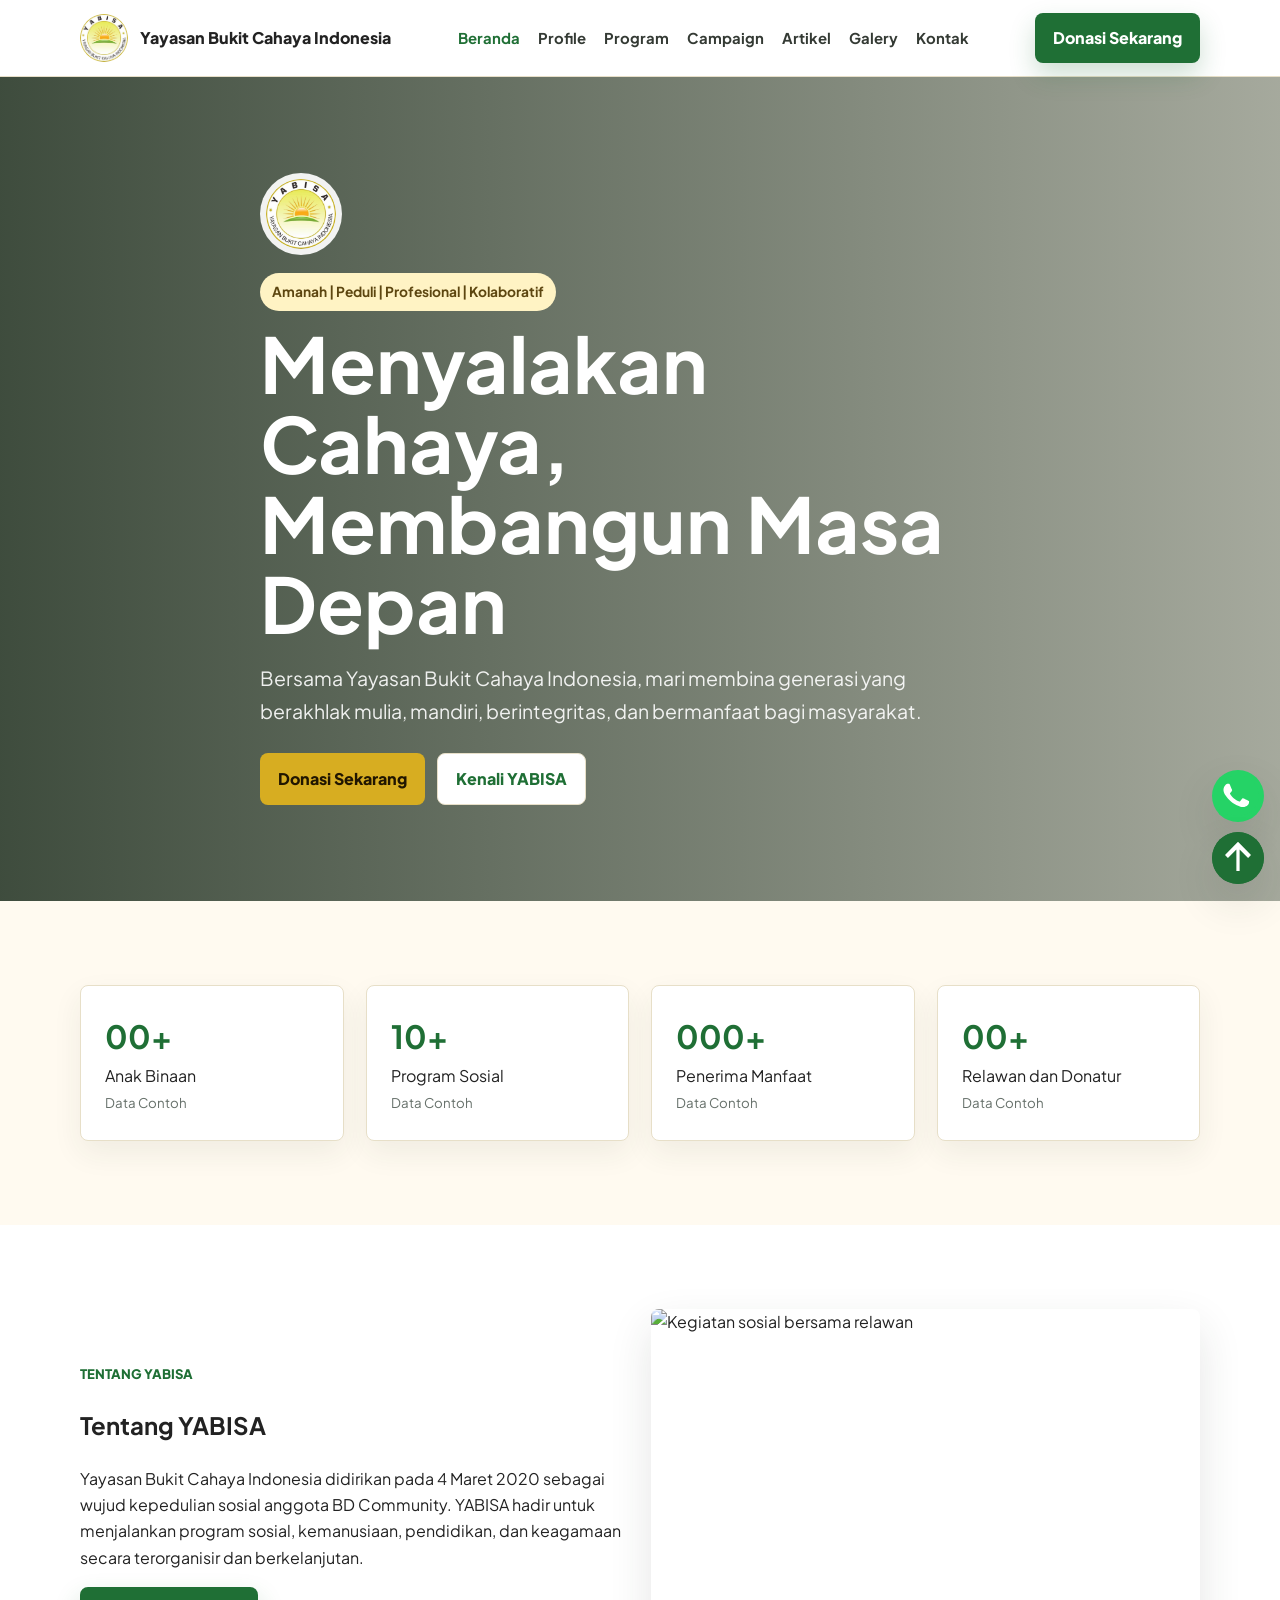
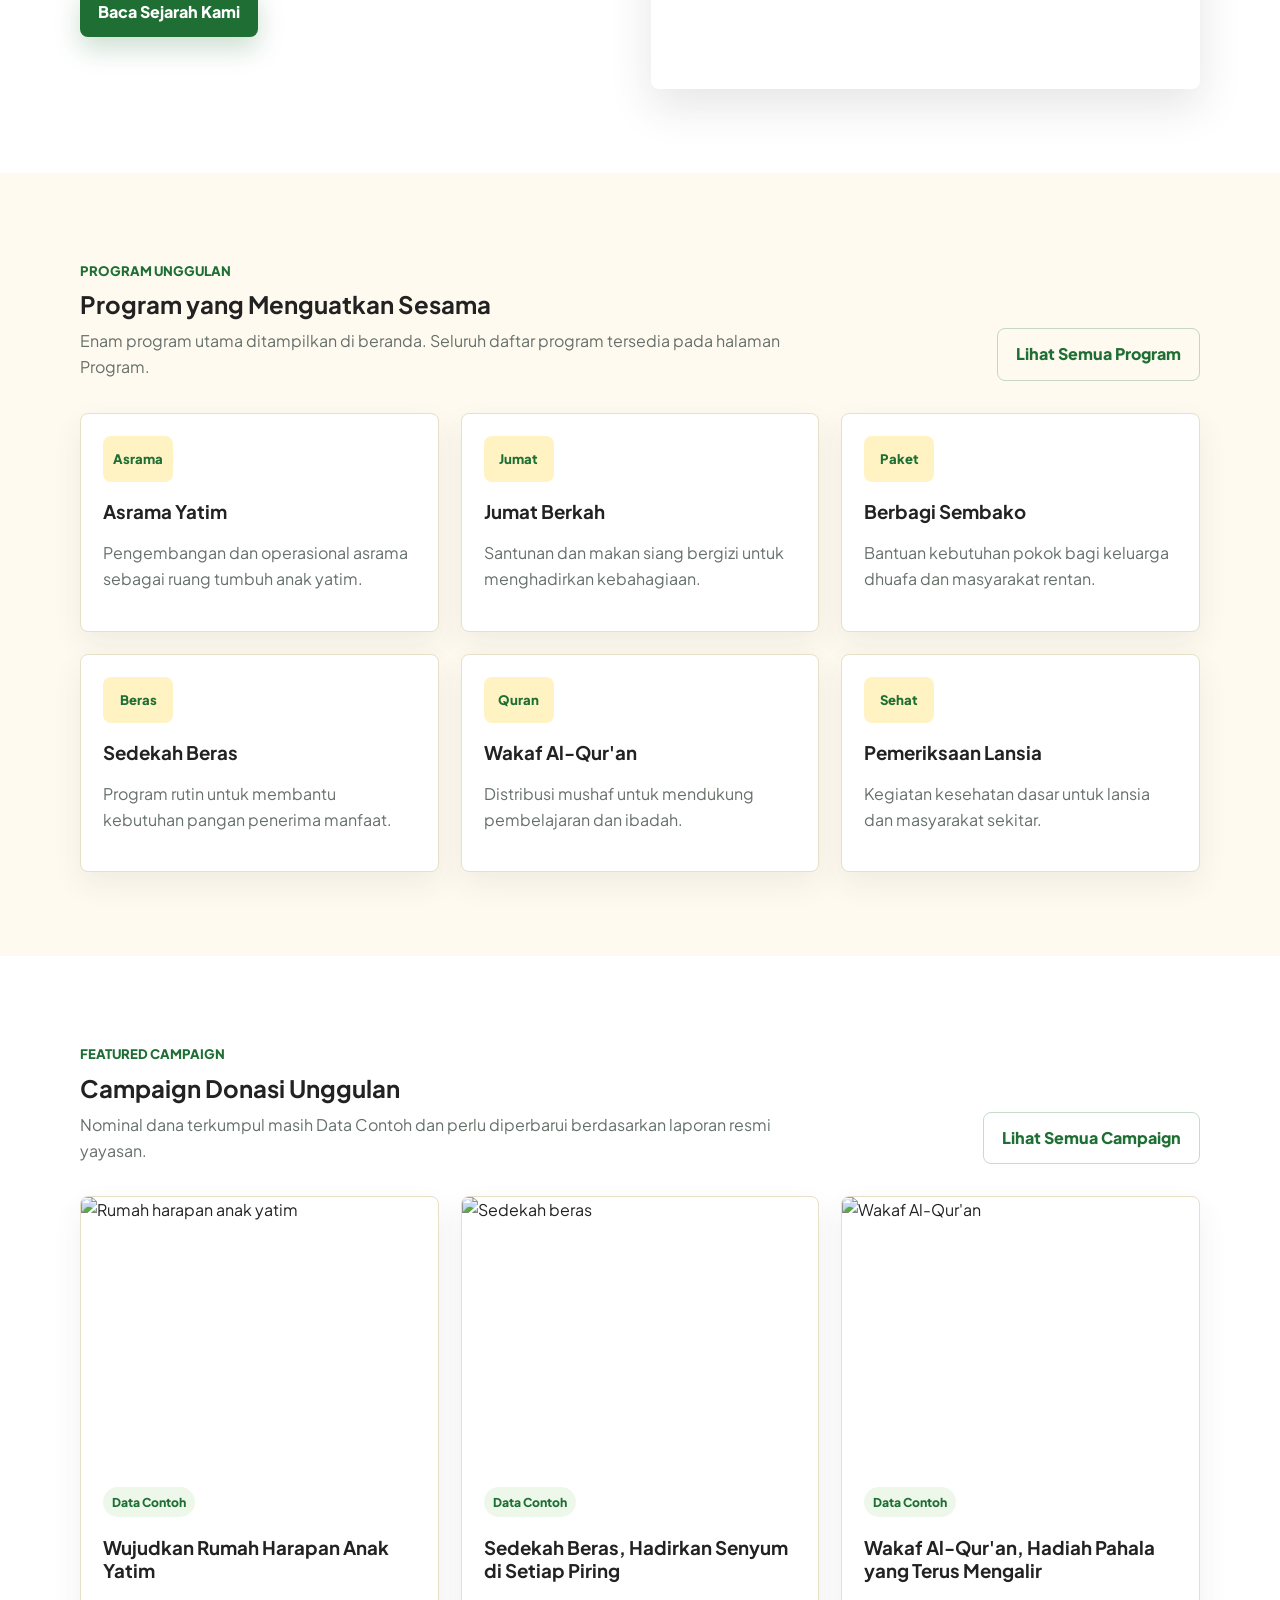
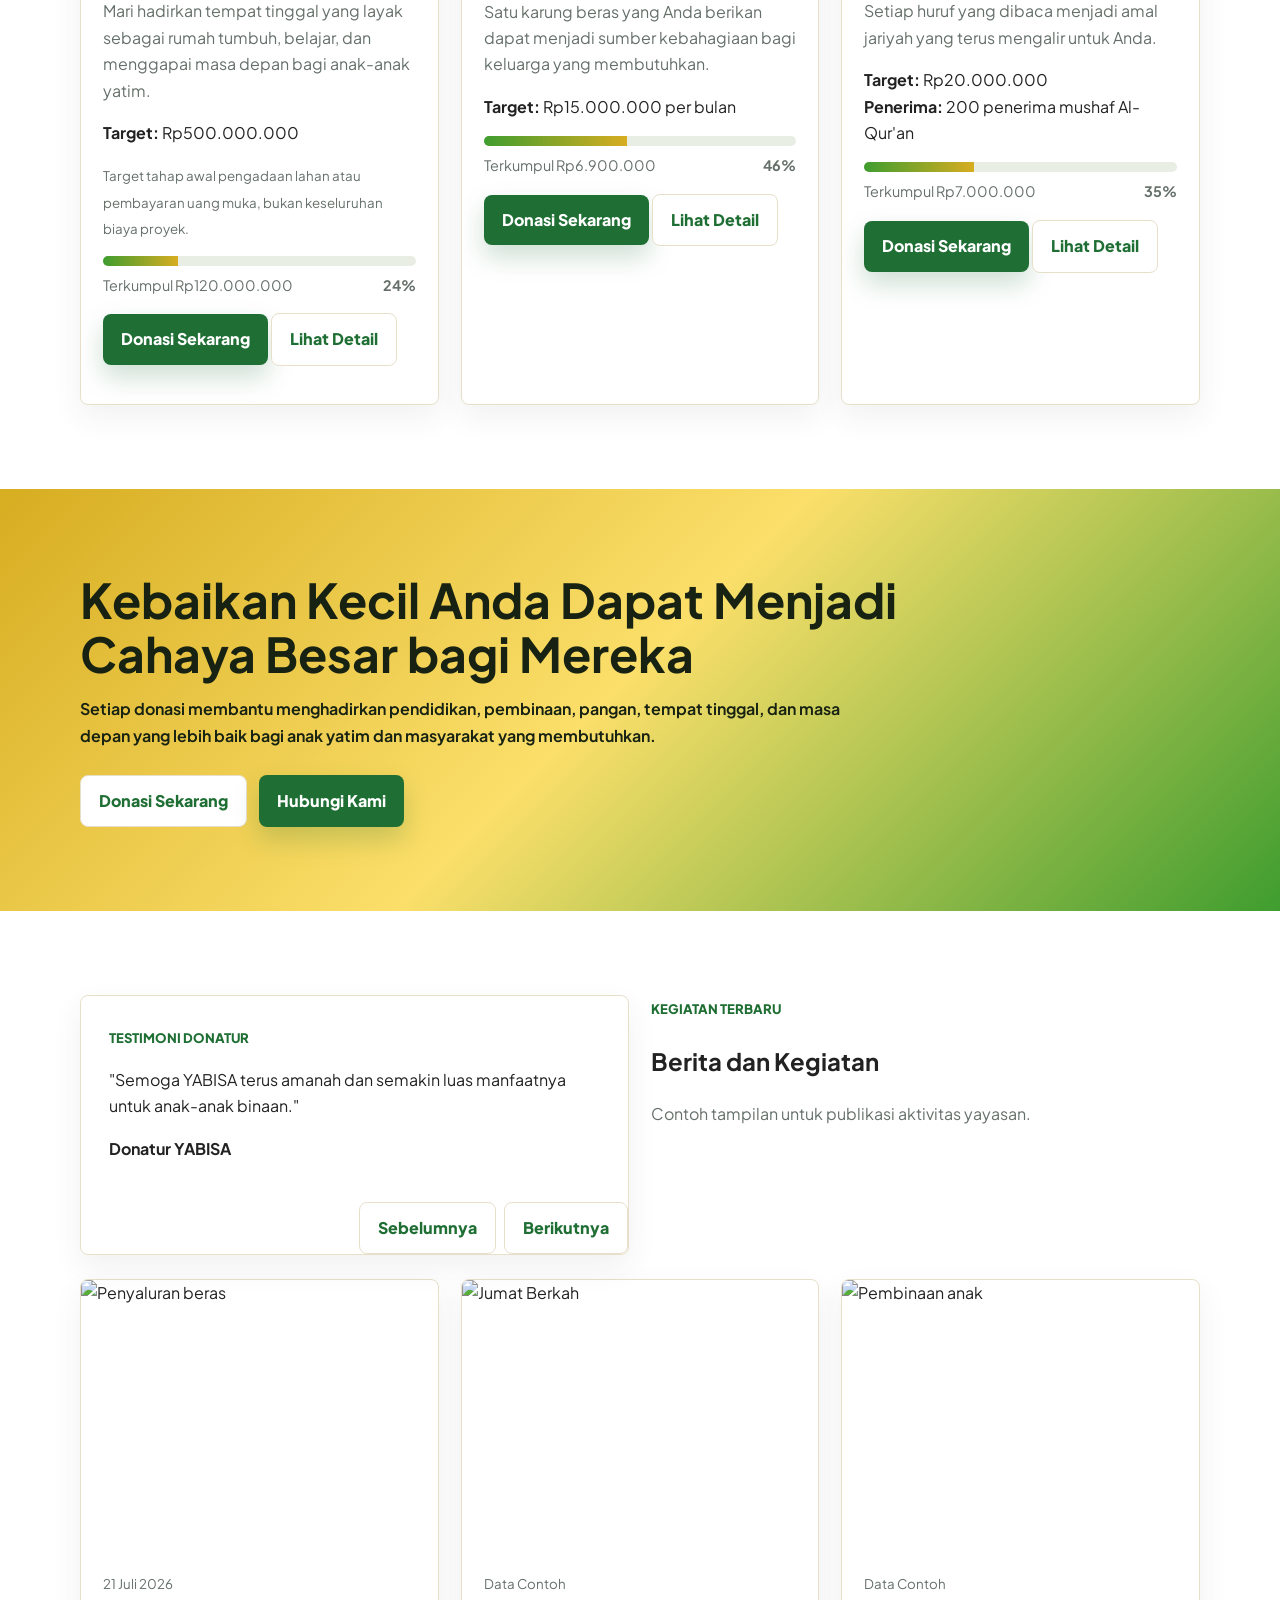
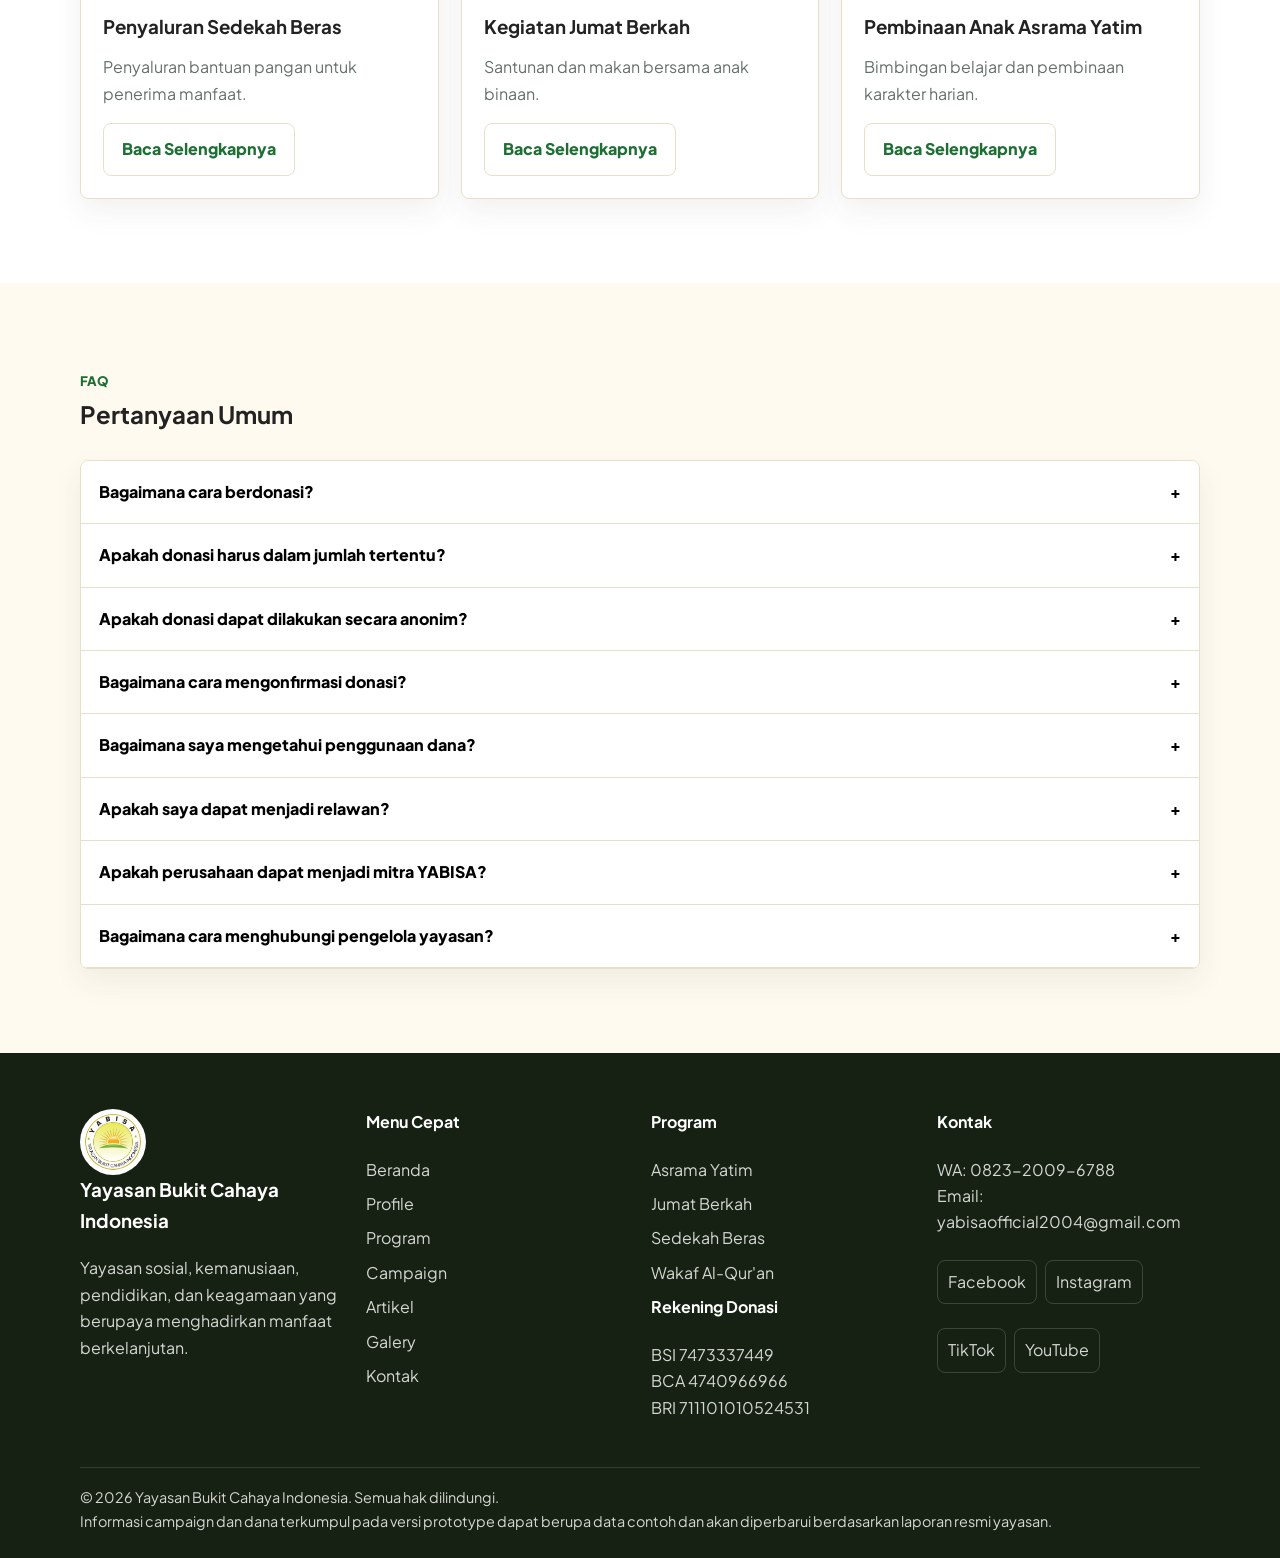
==== index.html @ c427cb47 "Initial YABISA website prototype" ====
﻿<!doctype html>
<html lang="id">
<head>
  <meta charset="utf-8">
  <meta name="viewport" content="width=device-width, initial-scale=1">
  <title>YABISA - Yayasan Bukit Cahaya Indonesia</title>
  <link rel="icon" href="images/logo-yabisa.jpeg">
  <link rel="preconnect" href="https://fonts.googleapis.com">
  <link rel="preconnect" href="https://fonts.gstatic.com" crossorigin>
  <link href="https://fonts.googleapis.com/css2?family=Plus+Jakarta+Sans:wght@400;600;700;800;900&display=swap" rel="stylesheet">
  <link rel="stylesheet" href="style.css">
</head>
<body>
  <header class="navbar">
    <div class="container nav-wrap">
      <a class="brand" href="index.html"><img src="images/logo-yabisa.jpeg" alt="Logo YABISA"><span>Yayasan Bukit Cahaya Indonesia</span></a>
      <nav class="nav-links"><a class="active" href="index.html">Beranda</a><a href="tentang.html">Profile</a><a href="program.html">Program</a><a href="campaign.html">Campaign</a><a href="artikel.html">Artikel</a><a href="galery.html">Galery</a><a href="kontak.html">Kontak</a></nav>
      <div class="nav-actions"><button class="btn btn-primary" data-open-donate>Donasi Sekarang</button><button class="hamburger" aria-label="Buka menu"><span></span><span></span><span></span></button></div>
    </div>
  </header>

  <main>
    <section class="hero">
      <div class="container hero-content reveal">
        <img class="hero-logo" src="images/logo-yabisa.jpeg" alt="Logo YABISA">
        <span class="pill">Amanah | Peduli | Profesional | Kolaboratif</span>
        <h1>Menyalakan Cahaya, Membangun Masa Depan</h1>
        <p>Bersama Yayasan Bukit Cahaya Indonesia, mari membina generasi yang berakhlak mulia, mandiri, berintegritas, dan bermanfaat bagi masyarakat.</p>
        <div class="hero-buttons"><button class="btn btn-gold" data-open-donate>Donasi Sekarang</button><a class="btn btn-light" href="tentang.html">Kenali YABISA</a></div>
      </div>
    </section>

    <section class="section">
      <div class="container grid grid-4">
        <!-- Data statistik berikut adalah placeholder prototype dan harus diperbarui oleh admin. -->
        <div class="card stat-card reveal"><strong>00+</strong><span>Anak Binaan</span><br><small class="muted">Data Contoh</small></div>
        <div class="card stat-card reveal"><strong>10+</strong><span>Program Sosial</span><br><small class="muted">Data Contoh</small></div>
        <div class="card stat-card reveal"><strong>000+</strong><span>Penerima Manfaat</span><br><small class="muted">Data Contoh</small></div>
        <div class="card stat-card reveal"><strong>00+</strong><span>Relawan dan Donatur</span><br><small class="muted">Data Contoh</small></div>
      </div>
    </section>

    <section class="section alt">
      <div class="container grid grid-2 about-split">
        <div class="reveal"><span class="eyebrow">Tentang YABISA</span><h2>Tentang YABISA</h2><p>Yayasan Bukit Cahaya Indonesia didirikan pada 4 Maret 2020 sebagai wujud kepedulian sosial anggota BD Community. YABISA hadir untuk menjalankan program sosial, kemanusiaan, pendidikan, dan keagamaan secara terorganisir dan berkelanjutan.</p><a class="btn btn-primary" href="tentang.html">Baca Sejarah Kami</a></div>
        <img class="about-image reveal" src="https://images.unsplash.com/photo-1490424660416-359912d314b3?auto=format&fit=crop&w=1000&q=80" alt="Kegiatan sosial bersama relawan">
      </div>
    </section>

    <section class="section" data-video-section style="display:none">
      <div class="container">
        <div class="section-head"><div><span class="eyebrow">Dokumentasi Video</span><h2>Dokumentasi Video YouTube</h2><p>Kumpulan video kegiatan Yayasan Bukit Cahaya Indonesia.</p></div><a class="btn btn-ghost" href="galery.html">Lihat Semua Video</a></div>
        <div class="video-grid" id="videoGrid"></div>
      </div>
    </section>

    <section class="section">
      <div class="container">
        <div class="section-head"><div><span class="eyebrow">Program Unggulan</span><h2>Program yang Menguatkan Sesama</h2><p>Enam program utama ditampilkan di beranda. Seluruh daftar program tersedia pada halaman Program.</p></div><a class="btn btn-ghost" href="program.html">Lihat Semua Program</a></div>
        <div class="grid grid-3">
          <article class="card program-card reveal"><div class="card-body"><div class="icon">Asrama</div><h3>Asrama Yatim</h3><p class="muted">Pengembangan dan operasional asrama sebagai ruang tumbuh anak yatim.</p></div></article>
          <article class="card program-card reveal"><div class="card-body"><div class="icon">Jumat</div><h3>Jumat Berkah</h3><p class="muted">Santunan dan makan siang bergizi untuk menghadirkan kebahagiaan.</p></div></article>
          <article class="card program-card reveal"><div class="card-body"><div class="icon">Paket</div><h3>Berbagi Sembako</h3><p class="muted">Bantuan kebutuhan pokok bagi keluarga dhuafa dan masyarakat rentan.</p></div></article>
          <article class="card program-card reveal"><div class="card-body"><div class="icon">Beras</div><h3>Sedekah Beras</h3><p class="muted">Program rutin untuk membantu kebutuhan pangan penerima manfaat.</p></div></article>
          <article class="card program-card reveal"><div class="card-body"><div class="icon">Quran</div><h3>Wakaf Al-Qur'an</h3><p class="muted">Distribusi mushaf untuk mendukung pembelajaran dan ibadah.</p></div></article>
          <article class="card program-card reveal"><div class="card-body"><div class="icon">Sehat</div><h3>Pemeriksaan Lansia</h3><p class="muted">Kegiatan kesehatan dasar untuk lansia dan masyarakat sekitar.</p></div></article>
        </div>
      </div>
    </section>

    <section class="section alt">
      <div class="container">
        <div class="section-head"><div><span class="eyebrow">Featured Campaign</span><h2>Campaign Donasi Unggulan</h2><p>Nominal dana terkumpul masih Data Contoh dan perlu diperbarui berdasarkan laporan resmi yayasan.</p></div><a class="btn btn-ghost" href="campaign.html">Lihat Semua Campaign</a></div>
        <div class="grid grid-3">
          <article class="card campaign-card reveal"><img class="image-card" src="https://images.unsplash.com/photo-1509099836639-18ba1795216d?auto=format&fit=crop&w=900&q=80" alt="Rumah harapan anak yatim"><div class="card-body"><span class="badge">Data Contoh</span><h3>Wujudkan Rumah Harapan Anak Yatim</h3><p class="muted">Mari hadirkan tempat tinggal yang layak sebagai rumah tumbuh, belajar, dan menggapai masa depan bagi anak-anak yatim.</p><p><strong>Target:</strong> Rp500.000.000</p><small class="muted">Target tahap awal pengadaan lahan atau pembayaran uang muka, bukan keseluruhan biaya proyek.</small><div class="progress" style="--value: 24%"><span></span></div><div class="campaign-meta"><span>Terkumpul Rp120.000.000</span><strong>24%</strong></div><p><button class="btn btn-primary" data-open-donate>Donasi Sekarang</button> <a class="btn btn-light" href="detail-campaign.html?id=rumah-harapan-anak-yatim">Lihat Detail</a></p></div></article>
          <article class="card campaign-card reveal"><img class="image-card" src="https://images.unsplash.com/photo-1593113598332-cd288d649433?auto=format&fit=crop&w=900&q=80" alt="Sedekah beras"><div class="card-body"><span class="badge">Data Contoh</span><h3>Sedekah Beras, Hadirkan Senyum di Setiap Piring</h3><p class="muted">Satu karung beras yang Anda berikan dapat menjadi sumber kebahagiaan bagi keluarga yang membutuhkan.</p><p><strong>Target:</strong> Rp15.000.000 per bulan</p><div class="progress" style="--value: 46%"><span></span></div><div class="campaign-meta"><span>Terkumpul Rp6.900.000</span><strong>46%</strong></div><p><button class="btn btn-primary" data-open-donate>Donasi Sekarang</button> <a class="btn btn-light" href="detail-campaign.html?id=sedekah-beras">Lihat Detail</a></p></div></article>
          <article class="card campaign-card reveal"><img class="image-card" src="https://images.unsplash.com/photo-1609599006353-e629aaabfeae?auto=format&fit=crop&w=900&q=80" alt="Wakaf Al-Qur'an"><div class="card-body"><span class="badge">Data Contoh</span><h3>Wakaf Al-Qur'an, Hadiah Pahala yang Terus Mengalir</h3><p class="muted">Setiap huruf yang dibaca menjadi amal jariyah yang terus mengalir untuk Anda.</p><p><strong>Target:</strong> Rp20.000.000<br><strong>Penerima:</strong> 200 penerima mushaf Al-Qur'an</p><div class="progress" style="--value: 35%"><span></span></div><div class="campaign-meta"><span>Terkumpul Rp7.000.000</span><strong>35%</strong></div><p><button class="btn btn-primary" data-open-donate>Donasi Sekarang</button> <a class="btn btn-light" href="detail-campaign.html?id=wakaf-quran">Lihat Detail</a></p></div></article>
        </div>
      </div>
    </section>

    <section class="section cta"><div class="container reveal"><h2>Kebaikan Kecil Anda Dapat Menjadi Cahaya Besar bagi Mereka</h2><p>Setiap donasi membantu menghadirkan pendidikan, pembinaan, pangan, tempat tinggal, dan masa depan yang lebih baik bagi anak yatim dan masyarakat yang membutuhkan.</p><div class="cta-buttons"><button class="btn btn-light" data-open-donate>Donasi Sekarang</button><a class="btn btn-primary" data-wa href="#">Hubungi Kami</a></div></div></section>

    <section class="section alt">
      <div class="container grid grid-2">
        <div class="card carousel reveal" data-carousel><div class="slide active"><span class="eyebrow">Testimoni Donatur</span><p>"Semoga YABISA terus amanah dan semakin luas manfaatnya untuk anak-anak binaan."</p><strong>Donatur YABISA</strong></div><div class="slide"><span class="eyebrow">Testimoni Relawan</span><p>"Kegiatan berjalan hangat, tertib, dan memberi ruang bagi relawan untuk ikut berkontribusi."</p><strong>Relawan</strong></div><div class="slide"><span class="eyebrow">Dokumentasi</span><p>Dokumentasi kegiatan akan diperbarui berdasarkan arsip resmi yayasan.</p><strong>Tim Dokumentasi</strong></div><div class="carousel-controls"><button class="btn btn-light" data-prev>Sebelumnya</button><button class="btn btn-light" data-next>Berikutnya</button></div></div>
        <div class="reveal"><span class="eyebrow">Kegiatan Terbaru</span><h2>Berita dan Kegiatan</h2><p class="muted">Contoh tampilan untuk publikasi aktivitas yayasan.</p></div>
      </div>
      <div class="container grid grid-3" style="margin-top:24px">
        <article class="card news-card reveal"><img class="image-card" src="https://images.unsplash.com/photo-1593113616828-6f22bca04804?auto=format&fit=crop&w=800&q=80" alt="Penyaluran beras"><div class="card-body"><small class="muted">21 Juli 2026</small><h3>Penyaluran Sedekah Beras</h3><p class="muted">Penyaluran bantuan pangan untuk penerima manfaat.</p><a class="btn btn-light" href="detail-artikel.html?id=sedekah-beras-keluarga-dhuafa">Baca Selengkapnya</a></div></article>
        <article class="card news-card reveal"><img class="image-card" src="https://images.unsplash.com/photo-1542810634-71277d95dcbb?auto=format&fit=crop&w=800&q=80" alt="Jumat Berkah"><div class="card-body"><small class="muted">Data Contoh</small><h3>Kegiatan Jumat Berkah</h3><p class="muted">Santunan dan makan bersama anak binaan.</p><a class="btn btn-light" href="detail-artikel.html?id=sedekah-beras-keluarga-dhuafa">Baca Selengkapnya</a></div></article>
        <article class="card news-card reveal"><img class="image-card" src="https://images.unsplash.com/photo-1517486808906-6ca8b3f04846?auto=format&fit=crop&w=800&q=80" alt="Pembinaan anak"><div class="card-body"><small class="muted">Data Contoh</small><h3>Pembinaan Anak Asrama Yatim</h3><p class="muted">Bimbingan belajar dan pembinaan karakter harian.</p><a class="btn btn-light" href="detail-artikel.html?id=sedekah-beras-keluarga-dhuafa">Baca Selengkapnya</a></div></article>
      </div>
    </section>

    <section class="section"><div class="container"><div class="section-head"><div><span class="eyebrow">FAQ</span><h2>Pertanyaan Umum</h2></div></div><div class="card" id="faq"></div></div></section>
  </main>

  <div class="modal" id="donationModal"><div class="modal-panel"><div class="modal-head"><strong>Informasi Rekening Donasi</strong><button class="close" data-close-modal>&times;</button></div><div class="card-body"><p>Pastikan nama penerima sesuai: <strong>Yayasan Bukit Cahaya Indonesia</strong>. Pembayaran belum otomatis diverifikasi pada prototype ini.</p><div data-bank-list></div><a class="btn btn-primary" data-wa href="#">Konfirmasi melalui WhatsApp</a></div></div></div>
  <div class="toast" data-toast></div>
  <div class="float-actions"><a class="wa" data-wa href="#" aria-label="WhatsApp"><img src="images/whatsapp-icon.svg" alt="WhatsApp"></a><button class="top-btn" data-to-top aria-label="Kembali ke atas"><img src="images/arrow-up-icon.svg" alt="Kembali ke atas"></button></div>

  <footer class="footer">
  <div class="container grid grid-4">
    <div><img class="footer-logo" src="images/logo-yabisa.jpeg" alt="Logo YABISA"><h3>Yayasan Bukit Cahaya Indonesia</h3><p>Yayasan sosial, kemanusiaan, pendidikan, dan keagamaan yang berupaya menghadirkan manfaat berkelanjutan.</p></div>
    <div><h4>Menu Cepat</h4><a href="index.html">Beranda</a><a href="tentang.html">Profile</a><a href="program.html">Program</a><a href="campaign.html">Campaign</a><a href="artikel.html">Artikel</a><a href="galery.html">Galery</a><a href="kontak.html">Kontak</a></div>
    <div><h4>Program</h4><a href="program.html">Asrama Yatim</a><a href="program.html">Jumat Berkah</a><a href="program.html">Sedekah Beras</a><a href="program.html">Wakaf Al-Qur'an</a><h4>Rekening Donasi</h4><p>BSI 7473337449<br>BCA 4740966966<br>BRI 711101010524531</p></div>
    <div><h4>Kontak</h4><p>WA: 0823-2009-6788<br>Email: yabisaofficial2004@gmail.com</p><div class="socials"><a href="https://www.facebook.com/share/1CU4CM7ejg/" target="_blank" rel="noopener noreferrer">Facebook</a><a href="https://www.instagram.com/yayasanbukitcahayaindonesia?igsh=ZXJudzF6dTU5cXI2" target="_blank" rel="noopener noreferrer">Instagram</a><a href="https://www.tiktok.com/@official.yabisa?_r=1&_t=ZS-98DA1p7EdAP" target="_blank" rel="noopener noreferrer">TikTok</a><a href="https://youtube.com/@yayasanbukitcahayaindonesi707?si=qe_5JyFoLH3hcdtz" target="_blank" rel="noopener noreferrer">YouTube</a></div></div>
  </div>
  <div class="container footer-bottom">&copy; 2026 Yayasan Bukit Cahaya Indonesia. Semua hak dilindungi.<br>Informasi campaign dan dana terkumpul pada versi prototype dapat berupa data contoh dan akan diperbarui berdasarkan laporan resmi yayasan.</div>
</footer>
  <script src="yabisa-data.js"></script><script src="script.js"></script><script src="cms.js"></script>
  <script>
    document.getElementById("faq").innerHTML = ["Bagaimana cara berdonasi?","Apakah donasi harus dalam jumlah tertentu?","Apakah donasi dapat dilakukan secara anonim?","Bagaimana cara mengonfirmasi donasi?","Bagaimana saya mengetahui penggunaan dana?","Apakah saya dapat menjadi relawan?","Apakah perusahaan dapat menjadi mitra YABISA?","Bagaimana cara menghubungi pengelola yayasan?"].map((q,i)=>`<div class="faq-item"><button class="faq-q">${q}<span>+</span></button><div class="faq-a">${i===0?"Klik Donasi Sekarang, pilih rekening, lalu konfirmasi via WhatsApp.":"Jawaban ini merupakan placeholder prototype dan dapat disesuaikan oleh admin YABISA."}</div></div>`).join("");
  </script>
</body>
</html>
---- style.css ----
:root {
  --gold: #d7ad21;
  --gold-soft: #fff3c4;
  --green: #3f9d2f;
  --green-dark: #1f6f35;
  --cream: #fffaf0;
  --warm: #f7f1df;
  --ink: #222222;
  --muted: #66706a;
  --line: #e7dfc8;
  --white: #ffffff;
  --shadow: 0 18px 44px rgba(43, 51, 38, 0.12);
  --radius: 8px;
}

* { box-sizing: border-box; }
html { scroll-behavior: smooth; }
body {
  margin: 0;
  font-family: "Plus Jakarta Sans", Inter, Poppins, Arial, sans-serif;
  color: var(--ink);
  background: var(--cream);
  line-height: 1.65;
  overflow-x: hidden;
}
a { color: inherit; text-decoration: none; overflow-wrap: anywhere; }
img { max-width: 100%; display: block; }
button, input, select, textarea { font: inherit; }
.container { width: min(1120px, calc(100% - 32px)); margin: 0 auto; }
.eyebrow { color: var(--green-dark); font-weight: 800; font-size: 0.82rem; text-transform: uppercase; letter-spacing: 0; }
.section { padding: 84px 0; }
.section.alt { background: var(--white); }
.section-head { display: flex; justify-content: space-between; gap: 24px; align-items: end; margin-bottom: 32px; }
.section-head h2, .page-title h1 { margin: 8px 0 0; line-height: 1.12; }
.section-head p, .page-title p { color: var(--muted); max-width: 720px; margin: 10px 0 0; }
.pill { display: inline-flex; align-items: center; gap: 8px; padding: 8px 12px; border-radius: 999px; background: var(--gold-soft); color: #5d4610; font-weight: 700; font-size: 0.86rem; }
.badge { display: inline-block; padding: 5px 9px; border-radius: 999px; background: #edf8ea; color: var(--green-dark); font-weight: 800; font-size: 0.76rem; }

.navbar {
  position: sticky; top: 0; z-index: 50; background: rgba(255,255,255,0.94);
  backdrop-filter: blur(12px); border-bottom: 1px solid var(--line);
}
.nav-wrap { min-height: 76px; display: flex; align-items: center; justify-content: space-between; gap: 18px; }
.brand { display: flex; align-items: center; gap: 12px; font-weight: 900; min-width: 260px; }
.brand img { width: 48px; height: 48px; object-fit: contain; border-radius: 50%; }
.brand span { display: block; line-height: 1.2; }
.brand small { color: var(--muted); font-weight: 700; }
.nav-links { display: flex; align-items: center; gap: 18px; color: #343a34; font-weight: 700; font-size: 0.93rem; }
.nav-links a.active, .nav-links a:hover { color: var(--green-dark); }
.nav-actions { display: flex; align-items: center; gap: 10px; }
.hamburger { display: none; width: 44px; height: 44px; border: 1px solid var(--line); background: var(--white); border-radius: var(--radius); cursor: pointer; }
.hamburger span { display: block; width: 20px; height: 2px; background: var(--ink); margin: 5px auto; }

.btn { border: 0; border-radius: var(--radius); padding: 12px 18px; font-weight: 800; cursor: pointer; display: inline-flex; align-items: center; justify-content: center; gap: 8px; transition: transform .2s, box-shadow .2s, background .2s; }
.btn:hover { transform: translateY(-2px); }
.btn-primary { background: var(--green-dark); color: var(--white); box-shadow: 0 12px 26px rgba(31,111,53,.22); }
.btn-gold { background: var(--gold); color: #211600; }
.btn-light { background: var(--white); color: var(--green-dark); border: 1px solid var(--line); }
.btn-ghost { background: transparent; color: var(--green-dark); border: 1px solid rgba(31,111,53,.25); }

.hero { min-height: calc(100vh - 76px); display: grid; align-items: center; color: var(--white); background: linear-gradient(90deg, rgba(20,38,22,.82), rgba(20,38,22,.38)), url("https://images.unsplash.com/photo-1488521787991-ed7bbaae773c?auto=format&fit=crop&w=1800&q=80") center/cover; }
.hero .container { padding: 84px 0; }
.hero-content { max-width: 760px; }
.hero-logo { width: 82px; height: 82px; object-fit: contain; border-radius: 50%; background: rgba(255,255,255,.92); padding: 6px; margin-bottom: 18px; }
.hero h1 { font-size: clamp(2.4rem, 6vw, 5.2rem); line-height: 1.04; margin: 12px 0; }
.hero p { font-size: clamp(1rem, 2vw, 1.22rem); max-width: 700px; color: rgba(255,255,255,.9); }
.hero-buttons, .cta-buttons { display: flex; flex-wrap: wrap; gap: 12px; margin-top: 26px; }

.grid { display: grid; gap: 22px; }
.grid-2 { grid-template-columns: repeat(2, minmax(0, 1fr)); }
.grid-3 { grid-template-columns: repeat(3, minmax(0, 1fr)); }
.grid-4 { grid-template-columns: repeat(4, minmax(0, 1fr)); }
.card { background: var(--white); border: 1px solid var(--line); border-radius: var(--radius); box-shadow: 0 12px 30px rgba(43,51,38,.07); overflow: hidden; min-width: 0; }
.card-body { padding: 22px; }
.card-body, .page-title, .section-head, .info-list, .footer { overflow-wrap: anywhere; word-break: normal; }
.stat-card { padding: 24px; }
.stat-card strong { font-size: 2rem; color: var(--green-dark); display: block; }
.image-card { aspect-ratio: 4/3; object-fit: cover; width: 100%; }
#galleryGrid .image-card { height: 240px; aspect-ratio: auto; object-fit: cover; background: var(--warm); }
.video-grid { display: grid; grid-template-columns: repeat(4, minmax(0, 1fr)); gap: 18px; }
.video-card { border-radius: 12px; }
.video-thumb { position: relative; display: block; background: var(--white); }
.video-thumb .image-card { aspect-ratio: 16/9; object-fit: cover; width: 100%; }
.play-button { position: absolute; left: 50%; top: 50%; transform: translate(-50%, -50%); width: 58px; height: 58px; border-radius: 50%; background: rgba(255,255,255,.94); color: #1296db; display: grid; place-items: center; font-size: 0; box-shadow: 0 14px 30px rgba(0,0,0,.14); }
.play-button::before { content: ""; width: 0; height: 0; border-top: 12px solid transparent; border-bottom: 12px solid transparent; border-left: 18px solid #1f9fe0; margin-left: 5px; }
.video-meta { display: flex; justify-content: space-between; align-items: center; gap: 10px; flex-wrap: wrap; padding: 16px; }
.video-meta p { width: 100%; margin: 0; }
.video-link { font-weight: 900; color: var(--ink); }
@media (max-width: 1120px) { .video-grid { grid-template-columns: repeat(3, minmax(0, 1fr)); } }
@media (max-width: 760px) { .video-grid { grid-template-columns: repeat(2, minmax(0, 1fr)); } }
@media (max-width: 520px) { .video-grid { grid-template-columns: 1fr; } }
.program-card .icon { min-width: 70px; width: fit-content; height: 46px; padding: 0 10px; border-radius: var(--radius); background: var(--gold-soft); display: grid; place-items: center; color: var(--green-dark); font-size: .82rem; font-weight: 900; }
.program-card h3, .campaign-card h3, .news-card h3 { line-height: 1.25; margin-bottom: 8px; }
.muted { color: var(--muted); }
.progress { height: 10px; background: #e8eee4; border-radius: 999px; overflow: hidden; margin: 14px 0 8px; }
.progress span { display: block; height: 100%; width: var(--value); background: linear-gradient(90deg, var(--green), var(--gold)); }
.campaign-meta { display: flex; justify-content: space-between; gap: 12px; font-size: .9rem; color: var(--muted); }

.about-split { align-items: center; }
.about-image { border-radius: var(--radius); min-height: 380px; object-fit: cover; box-shadow: var(--shadow); }
.cta { background: linear-gradient(135deg, #d7ad21, #fbdf6a 48%, #3f9d2f); color: #172213; }
.cta h2 { font-size: clamp(1.8rem, 4vw, 3rem); line-height: 1.12; margin: 0; max-width: 820px; }
.cta p { max-width: 760px; font-weight: 650; }

.filters { display: flex; flex-wrap: wrap; gap: 10px; margin-bottom: 26px; }
.filter-btn { border: 1px solid var(--line); background: var(--white); padding: 10px 14px; border-radius: var(--radius); cursor: pointer; font-weight: 800; }
.filter-btn.active { background: var(--green-dark); color: var(--white); border-color: var(--green-dark); }
.page-hero { background: linear-gradient(135deg, rgba(255,243,196,.9), rgba(237,248,234,.9)); padding: 72px 0; border-bottom: 1px solid var(--line); }
.info-list { display: grid; gap: 12px; }
.info-list div { padding: 14px 16px; background: var(--white); border: 1px solid var(--line); border-radius: var(--radius); }
.org-avatar { width: 48px; height: 48px; border-radius: 50%; background: var(--gold-soft); display: grid; place-items: center; font-weight: 900; color: var(--green-dark); }

.carousel { position: relative; overflow: hidden; }
.slide { display: none; padding: 28px; }
.slide.active { display: block; }
.carousel-controls { display: flex; gap: 8px; justify-content: end; margin-top: 12px; }
.faq-item { border-bottom: 1px solid var(--line); background: var(--white); }
.faq-q { width: 100%; background: transparent; border: 0; padding: 18px; text-align: left; font-weight: 900; cursor: pointer; display: flex; justify-content: space-between; }
.faq-a { display: none; padding: 0 18px 18px; color: var(--muted); }
.faq-item.open .faq-a { display: block; }

.form { display: grid; gap: 14px; }
.form input, .form textarea, .form select { width: 100%; border: 1px solid var(--line); border-radius: var(--radius); padding: 12px 14px; background: var(--white); }
.form textarea { min-height: 120px; resize: vertical; }
.modal { position: fixed; inset: 0; display: none; place-items: center; background: rgba(20,24,20,.56); z-index: 100; padding: 18px; }
.modal.open { display: grid; }
.modal-panel { width: min(760px, 100%); max-height: 90vh; overflow: auto; background: var(--cream); border-radius: var(--radius); box-shadow: var(--shadow); }
.modal-head { display: flex; justify-content: space-between; align-items: center; padding: 18px 22px; border-bottom: 1px solid var(--line); background: var(--white); }
.close { border: 0; background: transparent; font-size: 1.7rem; cursor: pointer; }
.bank-row { display: grid; grid-template-columns: 1fr auto; gap: 12px; align-items: center; padding: 14px; border: 1px solid var(--line); background: var(--white); border-radius: var(--radius); margin-bottom: 10px; }
.qris-box { margin-top: 18px; padding: 16px; border: 1px solid var(--line); background: var(--white); border-radius: var(--radius); }
.qris-box img { width: min(100%, 320px); margin: 10px auto; border-radius: var(--radius); border: 1px solid var(--line); }
.toast { position: fixed; bottom: 92px; right: 18px; background: #1f2b1d; color: var(--white); padding: 12px 16px; border-radius: var(--radius); transform: translateY(20px); opacity: 0; pointer-events: none; transition: .2s; z-index: 110; }
.toast.show { transform: translateY(0); opacity: 1; }
.float-actions { position: fixed; right: 16px; bottom: 16px; display: grid; gap: 10px; z-index: 45; }
.float-actions a, .float-actions button { width: 52px; height: 52px; border-radius: 50%; border: 0; display: grid; place-items: center; color: var(--white); font-weight: 900; box-shadow: var(--shadow); cursor: pointer; overflow: hidden; padding: 0; text-decoration: none; }
.float-actions img { width: 100%; height: 100%; display: block; object-fit: cover; }
.wa { background: #25d366; }
.top-btn { background: var(--green-dark); }

.footer { background: #172113; color: rgba(255,255,255,.82); padding: 56px 0 24px; }
.footer h3, .footer h4 { color: var(--white); margin-top: 0; }
.footer-logo { width: 66px; height: 66px; object-fit: contain; border-radius: 50%; background: var(--white); padding: 5px; }
.footer a { display: block; margin: 8px 0; color: rgba(255,255,255,.82); }
.footer-bottom { border-top: 1px solid rgba(255,255,255,.12); margin-top: 30px; padding-top: 18px; font-size: .9rem; }
.socials { display: flex; flex-wrap: wrap; gap: 8px; }
.socials a { display: inline-flex; padding: 8px 10px; border: 1px solid rgba(255,255,255,.16); border-radius: var(--radius); }

.reveal { opacity: 0; transform: translateY(18px); transition: .5s ease; }
.reveal.visible { opacity: 1; transform: none; }

@media (max-width: 920px) {
  .grid-2, .grid-3, .grid-4 { grid-template-columns: 1fr 1fr; }
  .nav-links { position: absolute; left: 16px; right: 16px; top: 78px; display: none; flex-direction: column; align-items: stretch; background: var(--white); padding: 18px; border: 1px solid var(--line); border-radius: var(--radius); box-shadow: var(--shadow); }
  .nav-links.open { display: flex; }
  .hamburger { display: block; }
  .nav-actions .btn { display: none; }
}
@media (max-width: 640px) {
  .container { width: min(100% - 24px, 1120px); }
  .section { padding: 56px 0; }
  .grid-2, .grid-3, .grid-4 { grid-template-columns: 1fr; }
  .section-head { display: block; }
  .brand { min-width: auto; }
  .brand span { font-size: .88rem; }
  .brand small { display: none; }
  .hero { min-height: 720px; }
  .hero-buttons .btn, .cta-buttons .btn { width: 100%; }
  .bank-row { grid-template-columns: 1fr; }
}
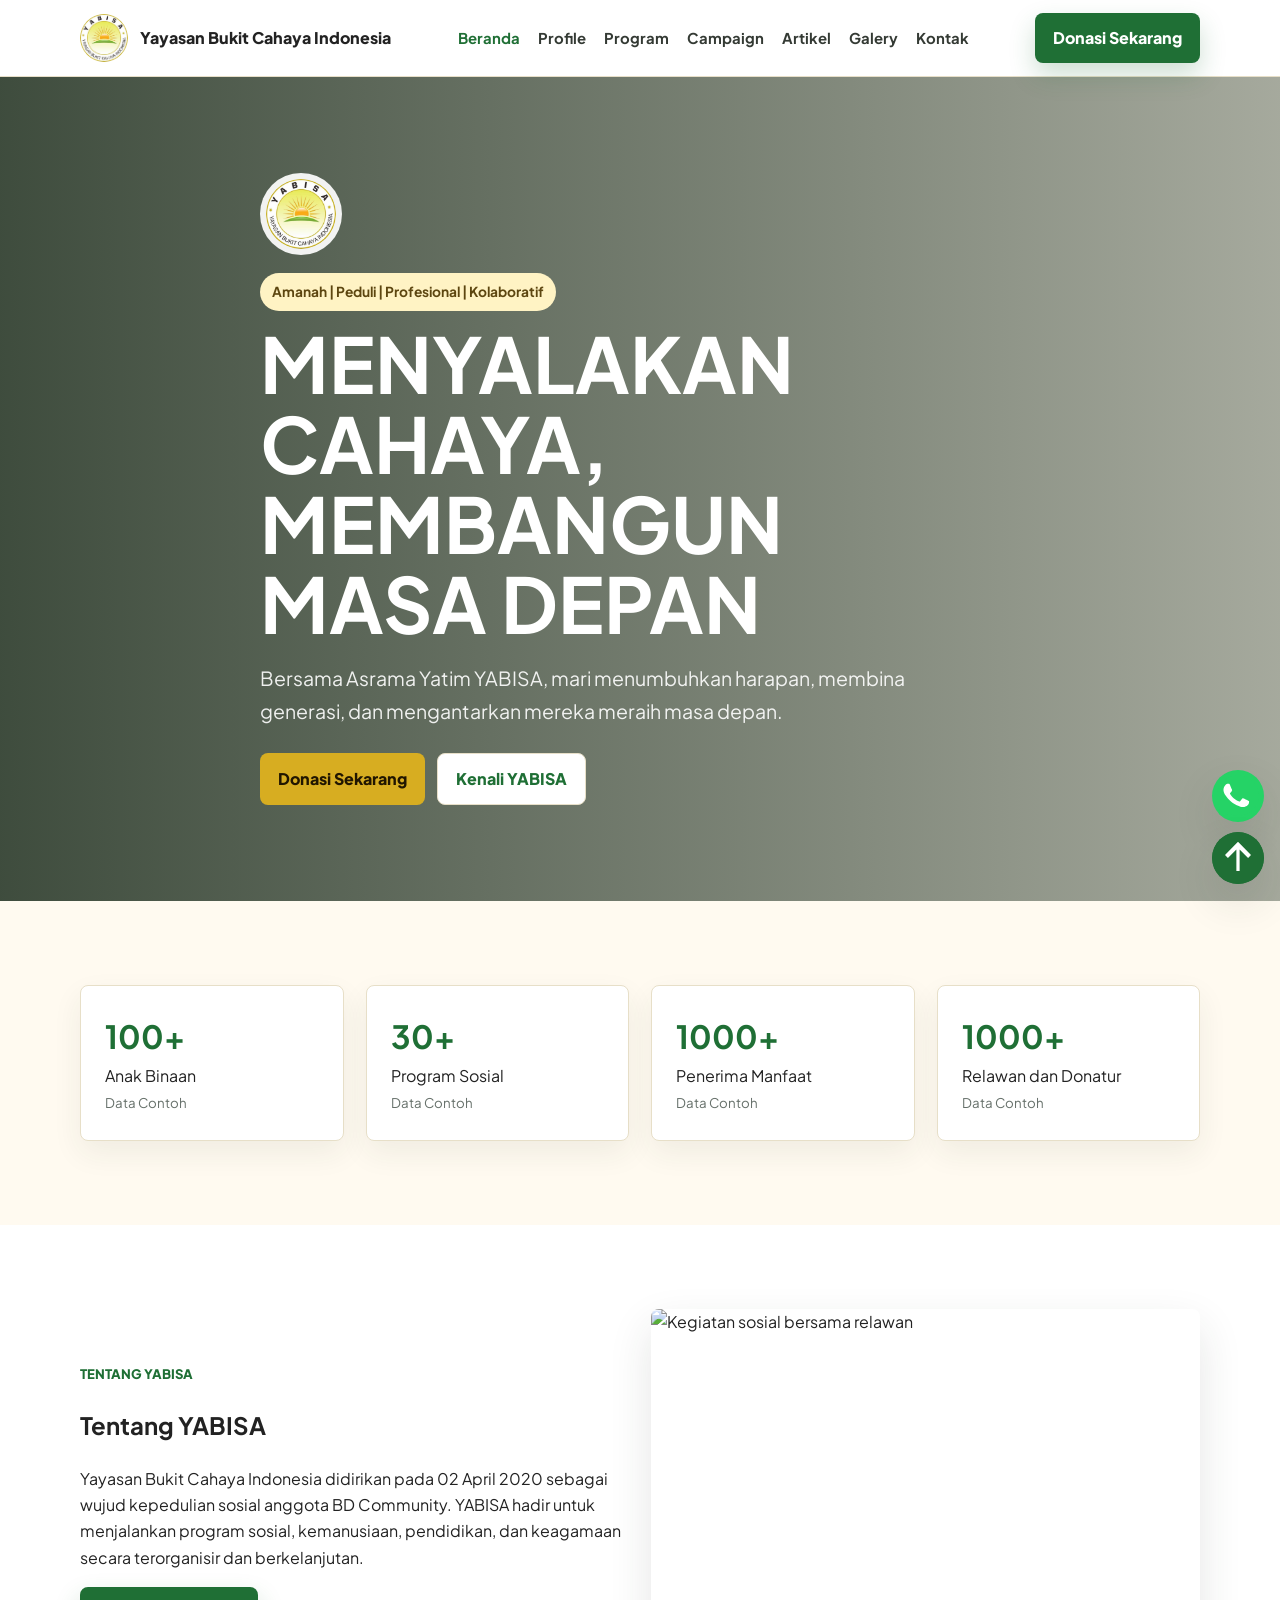
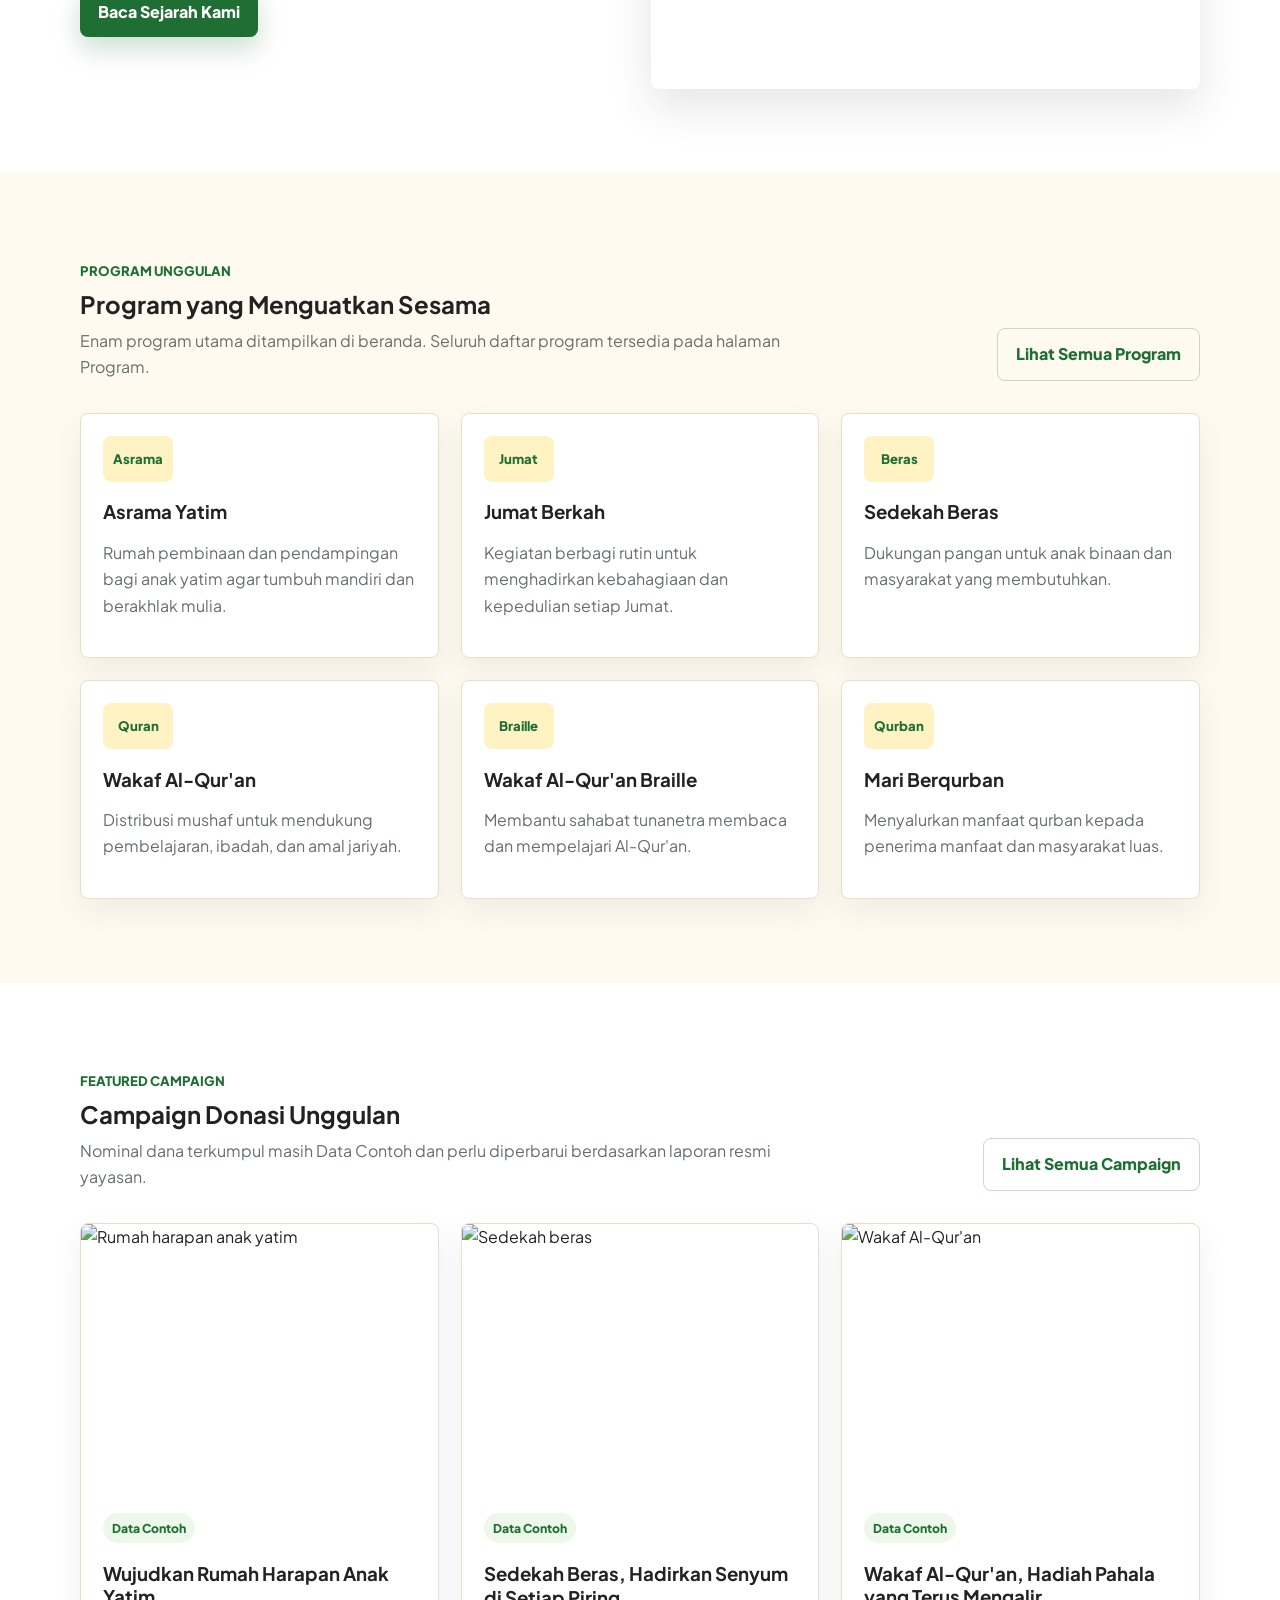
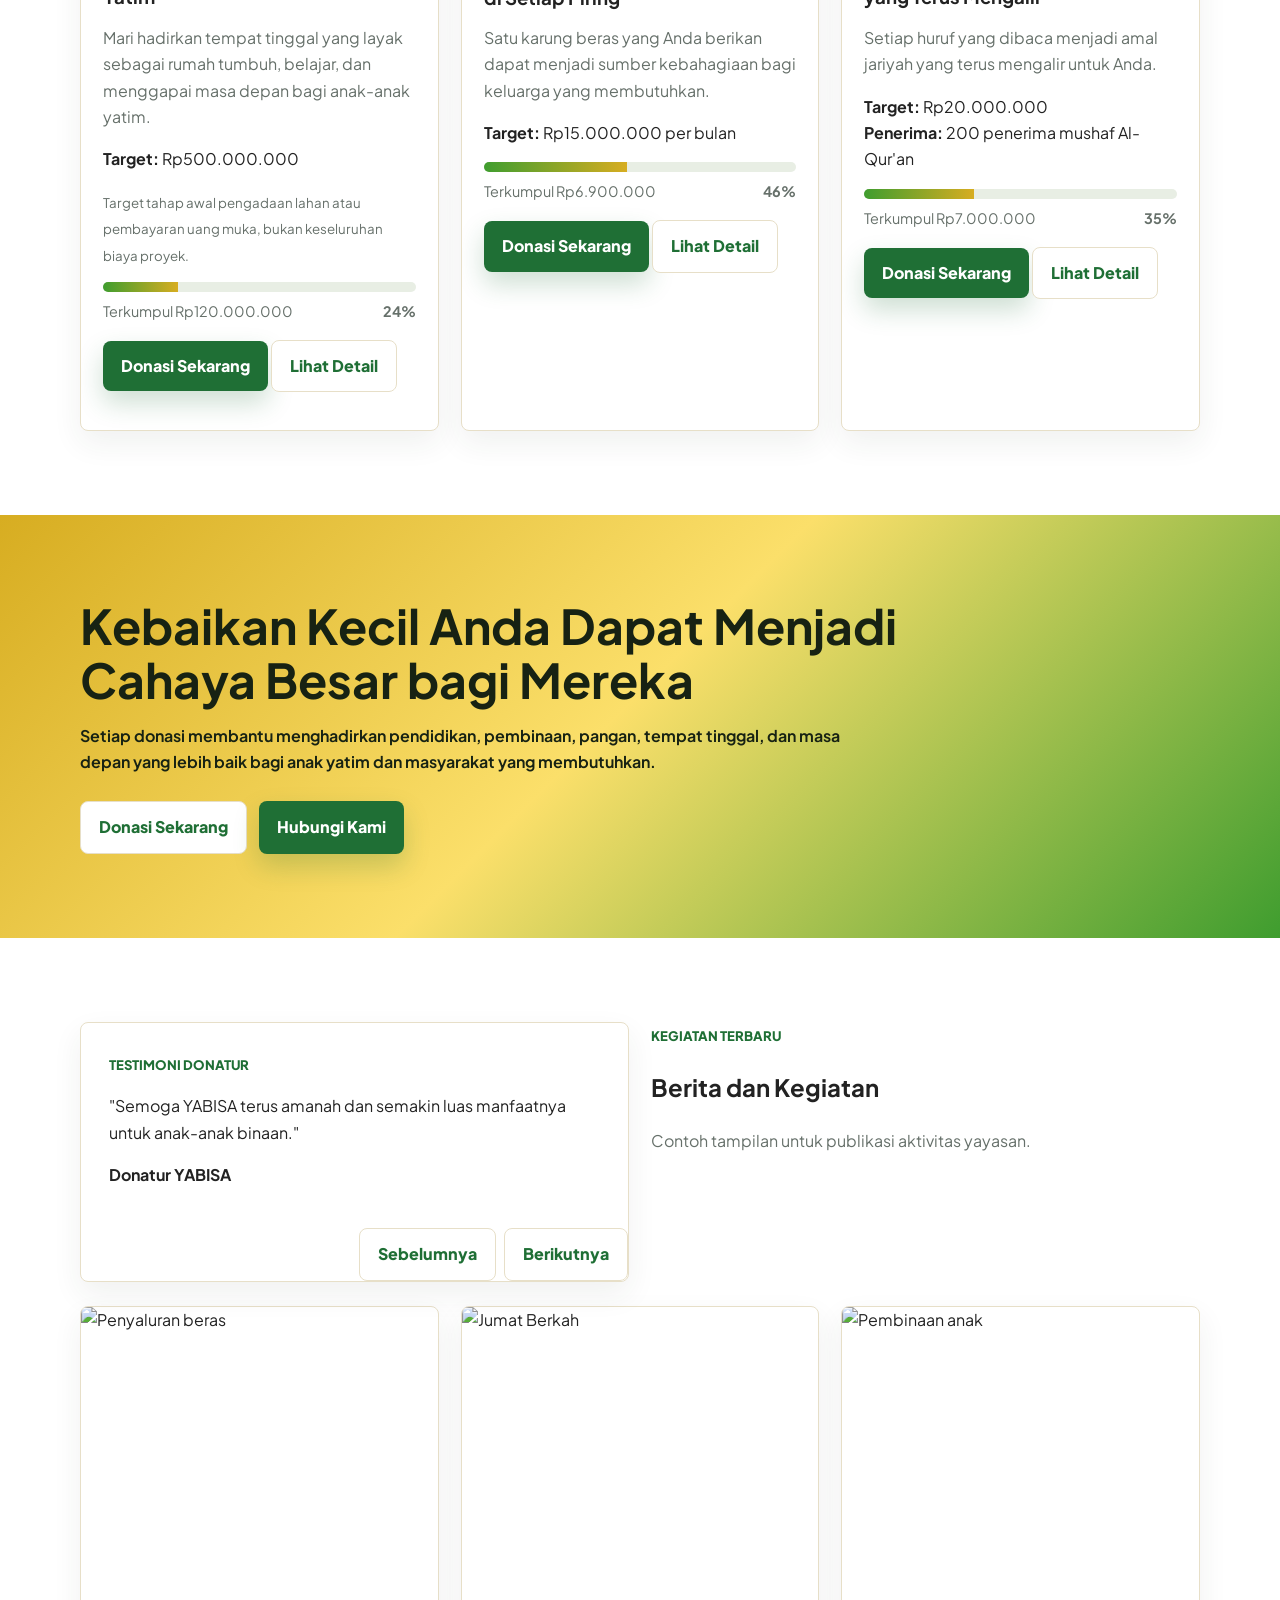
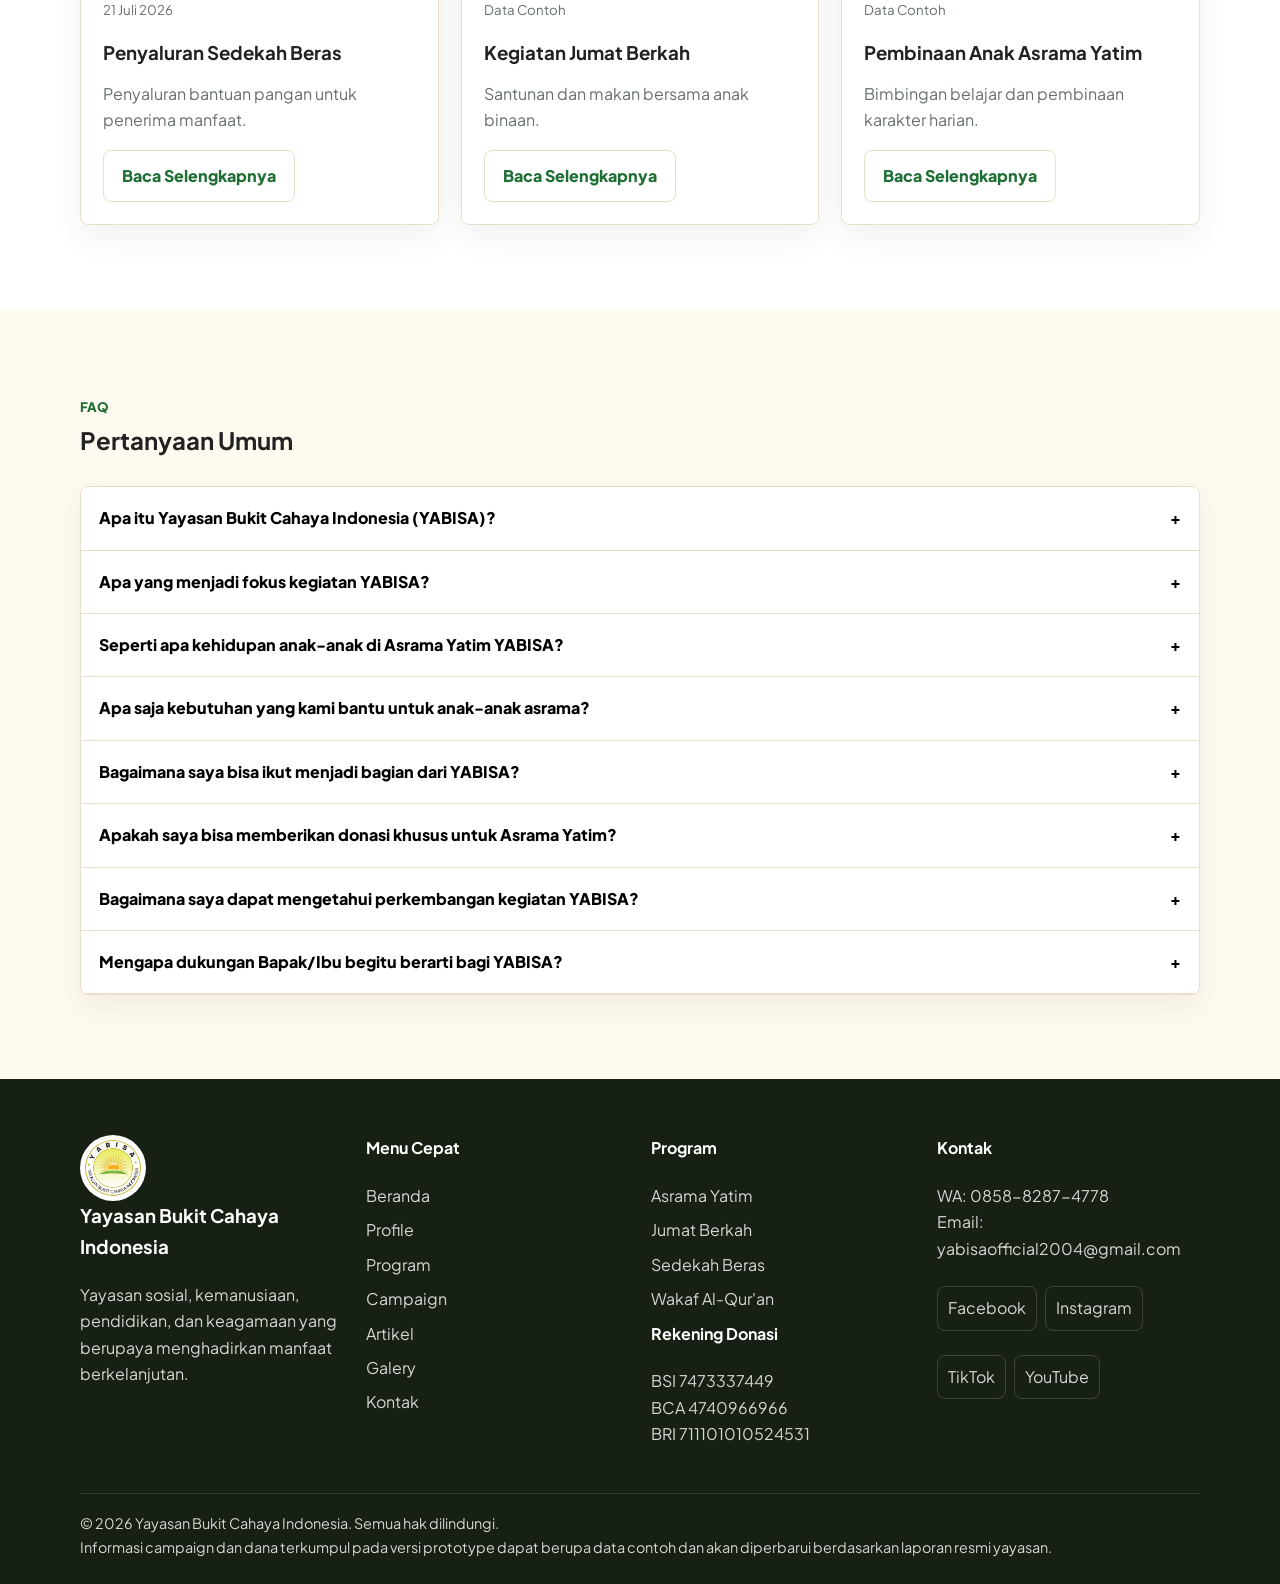
==== commit 484c224f: "Update YABISA profile content and contact details" ====
--- a/index.html
+++ b/index.html
@@ -24,8 +24,8 @@
       <div class="container hero-content reveal">
         <img class="hero-logo" src="images/logo-yabisa.jpeg" alt="Logo YABISA">
         <span class="pill">Amanah | Peduli | Profesional | Kolaboratif</span>
-        <h1>Menyalakan Cahaya, Membangun Masa Depan</h1>
-        <p>Bersama Yayasan Bukit Cahaya Indonesia, mari membina generasi yang berakhlak mulia, mandiri, berintegritas, dan bermanfaat bagi masyarakat.</p>
+        <h1>MENYALAKAN CAHAYA, MEMBANGUN MASA DEPAN</h1>
+        <p>Bersama Asrama Yatim YABISA, mari menumbuhkan harapan, membina generasi, dan mengantarkan mereka meraih masa depan.</p>
         <div class="hero-buttons"><button class="btn btn-gold" data-open-donate>Donasi Sekarang</button><a class="btn btn-light" href="tentang.html">Kenali YABISA</a></div>
       </div>
     </section>
@@ -33,16 +33,16 @@
     <section class="section">
       <div class="container grid grid-4">
         <!-- Data statistik berikut adalah placeholder prototype dan harus diperbarui oleh admin. -->
-        <div class="card stat-card reveal"><strong>00+</strong><span>Anak Binaan</span><br><small class="muted">Data Contoh</small></div>
-        <div class="card stat-card reveal"><strong>10+</strong><span>Program Sosial</span><br><small class="muted">Data Contoh</small></div>
-        <div class="card stat-card reveal"><strong>000+</strong><span>Penerima Manfaat</span><br><small class="muted">Data Contoh</small></div>
-        <div class="card stat-card reveal"><strong>00+</strong><span>Relawan dan Donatur</span><br><small class="muted">Data Contoh</small></div>
+        <div class="card stat-card reveal"><strong>100+</strong><span>Anak Binaan</span><br><small class="muted">Data Contoh</small></div>
+        <div class="card stat-card reveal"><strong>30+</strong><span>Program Sosial</span><br><small class="muted">Data Contoh</small></div>
+        <div class="card stat-card reveal"><strong>1000+</strong><span>Penerima Manfaat</span><br><small class="muted">Data Contoh</small></div>
+        <div class="card stat-card reveal"><strong>1000+</strong><span>Relawan dan Donatur</span><br><small class="muted">Data Contoh</small></div>
       </div>
     </section>
 
     <section class="section alt">
       <div class="container grid grid-2 about-split">
-        <div class="reveal"><span class="eyebrow">Tentang YABISA</span><h2>Tentang YABISA</h2><p>Yayasan Bukit Cahaya Indonesia didirikan pada 4 Maret 2020 sebagai wujud kepedulian sosial anggota BD Community. YABISA hadir untuk menjalankan program sosial, kemanusiaan, pendidikan, dan keagamaan secara terorganisir dan berkelanjutan.</p><a class="btn btn-primary" href="tentang.html">Baca Sejarah Kami</a></div>
+        <div class="reveal"><span class="eyebrow">Tentang YABISA</span><h2>Tentang YABISA</h2><p>Yayasan Bukit Cahaya Indonesia didirikan pada 02 April 2020 sebagai wujud kepedulian sosial anggota BD Community. YABISA hadir untuk menjalankan program sosial, kemanusiaan, pendidikan, dan keagamaan secara terorganisir dan berkelanjutan.</p><a class="btn btn-primary" href="tentang.html">Baca Sejarah Kami</a></div>
         <img class="about-image reveal" src="https://images.unsplash.com/photo-1490424660416-359912d314b3?auto=format&fit=crop&w=1000&q=80" alt="Kegiatan sosial bersama relawan">
       </div>
     </section>
@@ -58,12 +58,12 @@
       <div class="container">
         <div class="section-head"><div><span class="eyebrow">Program Unggulan</span><h2>Program yang Menguatkan Sesama</h2><p>Enam program utama ditampilkan di beranda. Seluruh daftar program tersedia pada halaman Program.</p></div><a class="btn btn-ghost" href="program.html">Lihat Semua Program</a></div>
         <div class="grid grid-3">
-          <article class="card program-card reveal"><div class="card-body"><div class="icon">Asrama</div><h3>Asrama Yatim</h3><p class="muted">Pengembangan dan operasional asrama sebagai ruang tumbuh anak yatim.</p></div></article>
-          <article class="card program-card reveal"><div class="card-body"><div class="icon">Jumat</div><h3>Jumat Berkah</h3><p class="muted">Santunan dan makan siang bergizi untuk menghadirkan kebahagiaan.</p></div></article>
-          <article class="card program-card reveal"><div class="card-body"><div class="icon">Paket</div><h3>Berbagi Sembako</h3><p class="muted">Bantuan kebutuhan pokok bagi keluarga dhuafa dan masyarakat rentan.</p></div></article>
-          <article class="card program-card reveal"><div class="card-body"><div class="icon">Beras</div><h3>Sedekah Beras</h3><p class="muted">Program rutin untuk membantu kebutuhan pangan penerima manfaat.</p></div></article>
-          <article class="card program-card reveal"><div class="card-body"><div class="icon">Quran</div><h3>Wakaf Al-Qur'an</h3><p class="muted">Distribusi mushaf untuk mendukung pembelajaran dan ibadah.</p></div></article>
-          <article class="card program-card reveal"><div class="card-body"><div class="icon">Sehat</div><h3>Pemeriksaan Lansia</h3><p class="muted">Kegiatan kesehatan dasar untuk lansia dan masyarakat sekitar.</p></div></article>
+          <article class="card program-card reveal"><div class="card-body"><div class="icon">Asrama</div><h3>Asrama Yatim</h3><p class="muted">Rumah pembinaan dan pendampingan bagi anak yatim agar tumbuh mandiri dan berakhlak mulia.</p></div></article>
+          <article class="card program-card reveal"><div class="card-body"><div class="icon">Jumat</div><h3>Jumat Berkah</h3><p class="muted">Kegiatan berbagi rutin untuk menghadirkan kebahagiaan dan kepedulian setiap Jumat.</p></div></article>
+          <article class="card program-card reveal"><div class="card-body"><div class="icon">Beras</div><h3>Sedekah Beras</h3><p class="muted">Dukungan pangan untuk anak binaan dan masyarakat yang membutuhkan.</p></div></article>
+          <article class="card program-card reveal"><div class="card-body"><div class="icon">Quran</div><h3>Wakaf Al-Qur'an</h3><p class="muted">Distribusi mushaf untuk mendukung pembelajaran, ibadah, dan amal jariyah.</p></div></article>
+          <article class="card program-card reveal"><div class="card-body"><div class="icon">Braille</div><h3>Wakaf Al-Qur'an Braille</h3><p class="muted">Membantu sahabat tunanetra membaca dan mempelajari Al-Qur'an.</p></div></article>
+          <article class="card program-card reveal"><div class="card-body"><div class="icon">Qurban</div><h3>Mari Berqurban</h3><p class="muted">Menyalurkan manfaat qurban kepada penerima manfaat dan masyarakat luas.</p></div></article>
         </div>
       </div>
     </section>
@@ -105,13 +105,23 @@
     <div><img class="footer-logo" src="images/logo-yabisa.jpeg" alt="Logo YABISA"><h3>Yayasan Bukit Cahaya Indonesia</h3><p>Yayasan sosial, kemanusiaan, pendidikan, dan keagamaan yang berupaya menghadirkan manfaat berkelanjutan.</p></div>
     <div><h4>Menu Cepat</h4><a href="index.html">Beranda</a><a href="tentang.html">Profile</a><a href="program.html">Program</a><a href="campaign.html">Campaign</a><a href="artikel.html">Artikel</a><a href="galery.html">Galery</a><a href="kontak.html">Kontak</a></div>
     <div><h4>Program</h4><a href="program.html">Asrama Yatim</a><a href="program.html">Jumat Berkah</a><a href="program.html">Sedekah Beras</a><a href="program.html">Wakaf Al-Qur'an</a><h4>Rekening Donasi</h4><p>BSI 7473337449<br>BCA 4740966966<br>BRI 711101010524531</p></div>
-    <div><h4>Kontak</h4><p>WA: 0823-2009-6788<br>Email: yabisaofficial2004@gmail.com</p><div class="socials"><a href="https://www.facebook.com/share/1CU4CM7ejg/" target="_blank" rel="noopener noreferrer">Facebook</a><a href="https://www.instagram.com/yayasanbukitcahayaindonesia?igsh=ZXJudzF6dTU5cXI2" target="_blank" rel="noopener noreferrer">Instagram</a><a href="https://www.tiktok.com/@official.yabisa?_r=1&_t=ZS-98DA1p7EdAP" target="_blank" rel="noopener noreferrer">TikTok</a><a href="https://youtube.com/@yayasanbukitcahayaindonesi707?si=qe_5JyFoLH3hcdtz" target="_blank" rel="noopener noreferrer">YouTube</a></div></div>
+    <div><h4>Kontak</h4><p>WA: 0858-8287-4778<br>Email: yabisaofficial2004@gmail.com</p><div class="socials"><a href="https://www.facebook.com/share/1CU4CM7ejg/" target="_blank" rel="noopener noreferrer">Facebook</a><a href="https://www.instagram.com/yayasanbukitcahayaindonesia?igsh=ZXJudzF6dTU5cXI2" target="_blank" rel="noopener noreferrer">Instagram</a><a href="https://www.tiktok.com/@official.yabisa?_r=1&_t=ZS-98DA1p7EdAP" target="_blank" rel="noopener noreferrer">TikTok</a><a href="https://youtube.com/@yayasanbukitcahayaindonesi707?si=qe_5JyFoLH3hcdtz" target="_blank" rel="noopener noreferrer">YouTube</a></div></div>
   </div>
   <div class="container footer-bottom">&copy; 2026 Yayasan Bukit Cahaya Indonesia. Semua hak dilindungi.<br>Informasi campaign dan dana terkumpul pada versi prototype dapat berupa data contoh dan akan diperbarui berdasarkan laporan resmi yayasan.</div>
 </footer>
   <script src="yabisa-data.js"></script><script src="script.js"></script><script src="cms.js"></script>
   <script>
-    document.getElementById("faq").innerHTML = ["Bagaimana cara berdonasi?","Apakah donasi harus dalam jumlah tertentu?","Apakah donasi dapat dilakukan secara anonim?","Bagaimana cara mengonfirmasi donasi?","Bagaimana saya mengetahui penggunaan dana?","Apakah saya dapat menjadi relawan?","Apakah perusahaan dapat menjadi mitra YABISA?","Bagaimana cara menghubungi pengelola yayasan?"].map((q,i)=>`<div class="faq-item"><button class="faq-q">${q}<span>+</span></button><div class="faq-a">${i===0?"Klik Donasi Sekarang, pilih rekening, lalu konfirmasi via WhatsApp.":"Jawaban ini merupakan placeholder prototype dan dapat disesuaikan oleh admin YABISA."}</div></div>`).join("");
+    const faqItems = [
+      ["Apa itu Yayasan Bukit Cahaya Indonesia (YABISA)?", "YABISA adalah yayasan sosial dan filantropi yang hadir untuk menggerakkan kebaikan dan menghadirkan manfaat bagi masyarakat. Salah satu fokus utama kami adalah membina dan mendampingi anak-anak yatim melalui Asrama Yatim YABISA, sekaligus menjalankan berbagai program sosial dan kemanusiaan lainnya."],
+      ["Apa yang menjadi fokus kegiatan YABISA?", "YABISA berfokus pada pembinaan generasi, kepedulian sosial, dan kemanusiaan. Kegiatan kami meliputi Asrama Yatim, pendidikan dan pembinaan anak, Jumat Berkah, berbagi sembako, sedekah beras, wakaf Al-Qur'an, wakaf Al-Qur'an Braille, santunan Ramadan, dan berbagai kegiatan sosial lainnya."],
+      ["Seperti apa kehidupan anak-anak di Asrama Yatim YABISA?", "Asrama Yatim kami berupaya menjadi rumah kedua bagi anak-anak. Mereka tidak hanya mendapatkan tempat tinggal dan kebutuhan sehari-hari, tetapi juga pendampingan pendidikan, mengaji, pembinaan akhlak, serta lingkungan yang mendorong mereka untuk tumbuh menjadi pribadi yang mandiri dan percaya diri."],
+      ["Apa saja kebutuhan yang kami bantu untuk anak-anak asrama?", "Kami berusaha memenuhi kebutuhan anak-anak secara menyeluruh, mulai dari makanan, pendidikan, perlengkapan sekolah, pakaian, kesehatan, perlengkapan ibadah, hingga kebutuhan operasional asrama. Dukungan Bapak/Ibu menjadi bagian penting agar kebutuhan tersebut dapat terus terpenuhi."],
+      ["Bagaimana saya bisa ikut menjadi bagian dari YABISA?", "Bapak/Ibu tidak harus menunggu memiliki banyak untuk ikut berbagi. Bisa melalui donasi, sedekah, wakaf, menjadi relawan, berbagi ilmu, maupun hadir dan bersilaturahmi bersama anak-anak. Setiap bentuk kebaikan memiliki arti bagi perjalanan mereka."],
+      ["Apakah saya bisa memberikan donasi khusus untuk Asrama Yatim?", "Tentu. Bapak/Ibu dapat memilih untuk mendukung kebutuhan Asrama Yatim maupun program sosial YABISA lainnya. Donasi yang diberikan akan menjadi bagian dari ikhtiar bersama untuk memenuhi kebutuhan dan mendampingi anak-anak dalam menjalani pendidikan serta kehidupan mereka."],
+      ["Bagaimana saya dapat mengetahui perkembangan kegiatan YABISA?", "Kami berusaha menjaga keterbukaan dan kedekatan dengan para donatur melalui informasi mengenai kegiatan, program, dan perkembangan penerima manfaat. Bapak/Ibu dapat mengikuti informasi terbaru melalui website dan media sosial resmi YABISA."],
+      ["Mengapa dukungan Bapak/Ibu begitu berarti bagi YABISA?", "Karena YABISA tidak ingin berjalan sendiri. Setiap donatur adalah bagian dari keluarga besar yang ikut menemani, menjaga, dan membuka jalan bagi masa depan anak-anak yatim serta masyarakat yang membutuhkan. Semoga setiap dukungan yang diberikan menjadi amal kebaikan yang terus mengalir dan menghadirkan manfaat yang lebih luas."]
+    ];
+    document.getElementById("faq").innerHTML = faqItems.map(([q,a])=>`<div class="faq-item"><button class="faq-q">${q}<span>+</span></button><div class="faq-a">${a}</div></div>`).join("");
   </script>
 </body>
 </html>
@@ -132,3 +142,4 @@
 
 
 
+
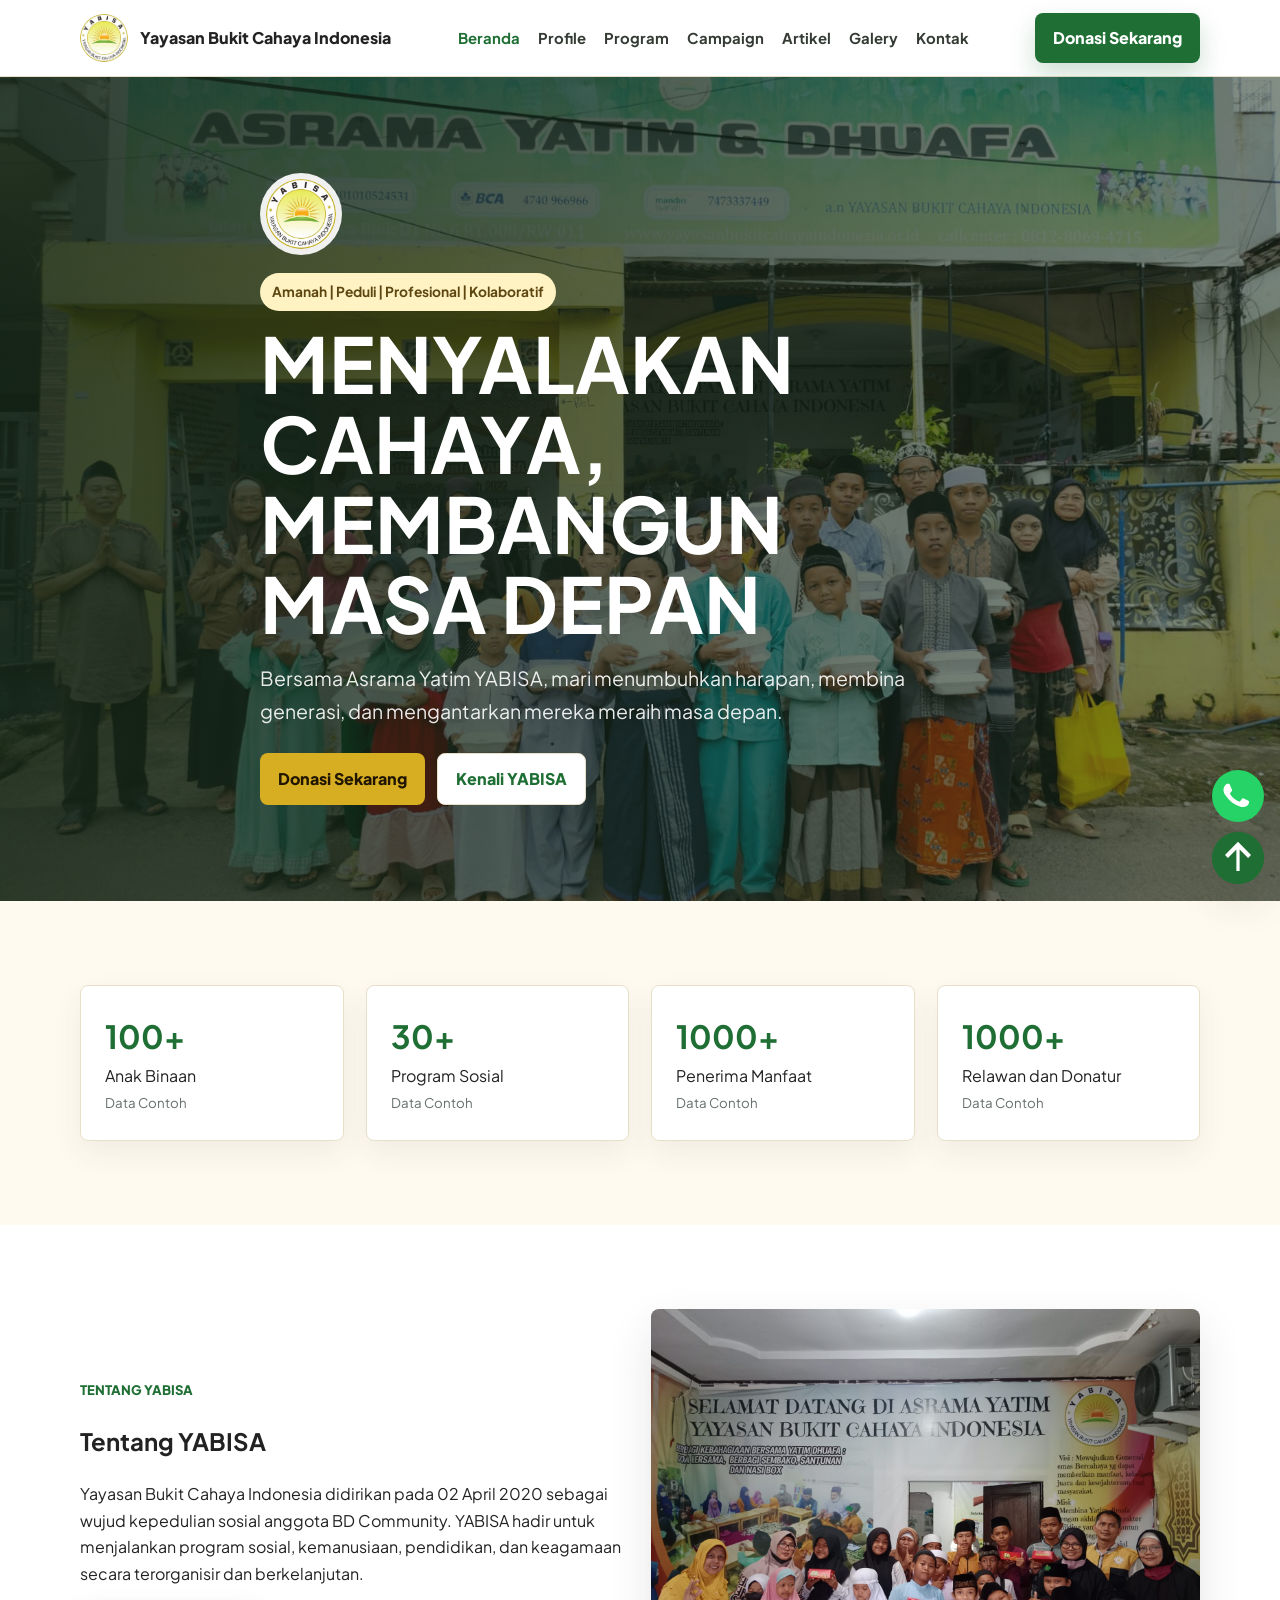
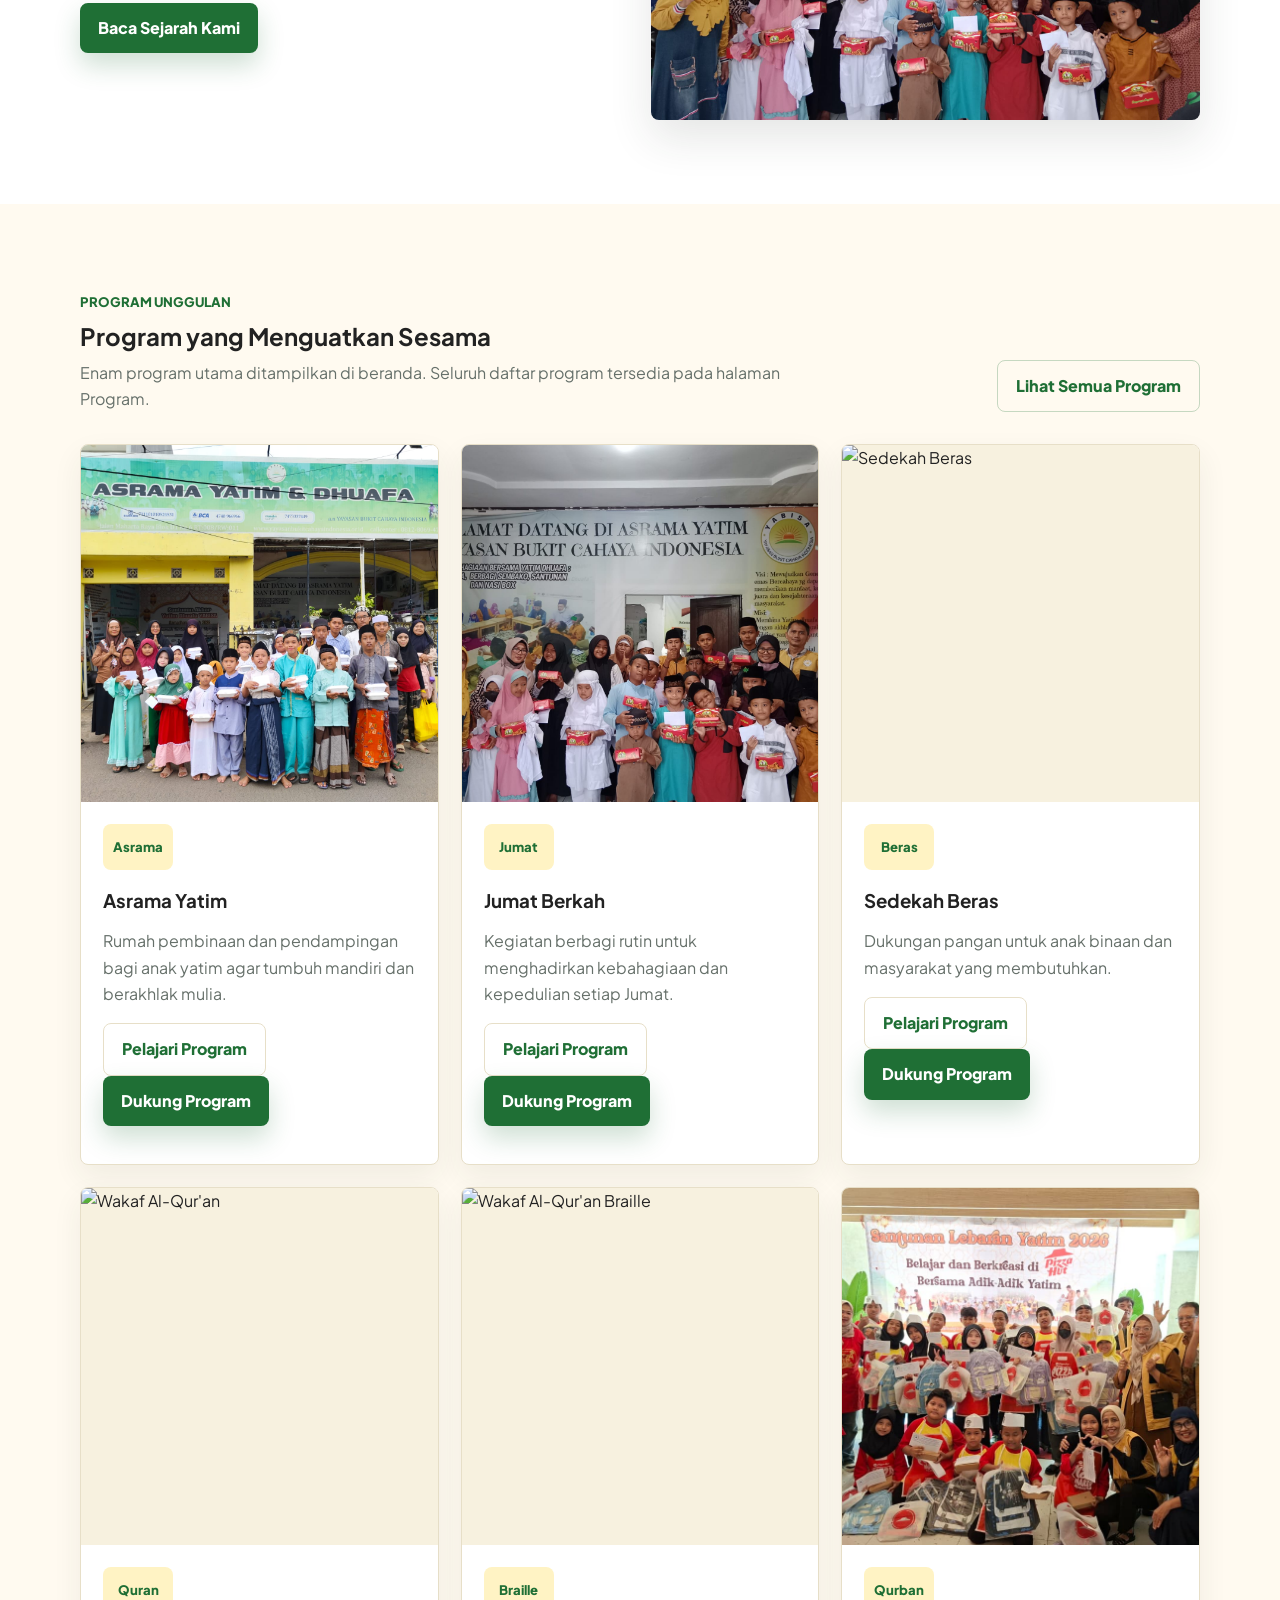
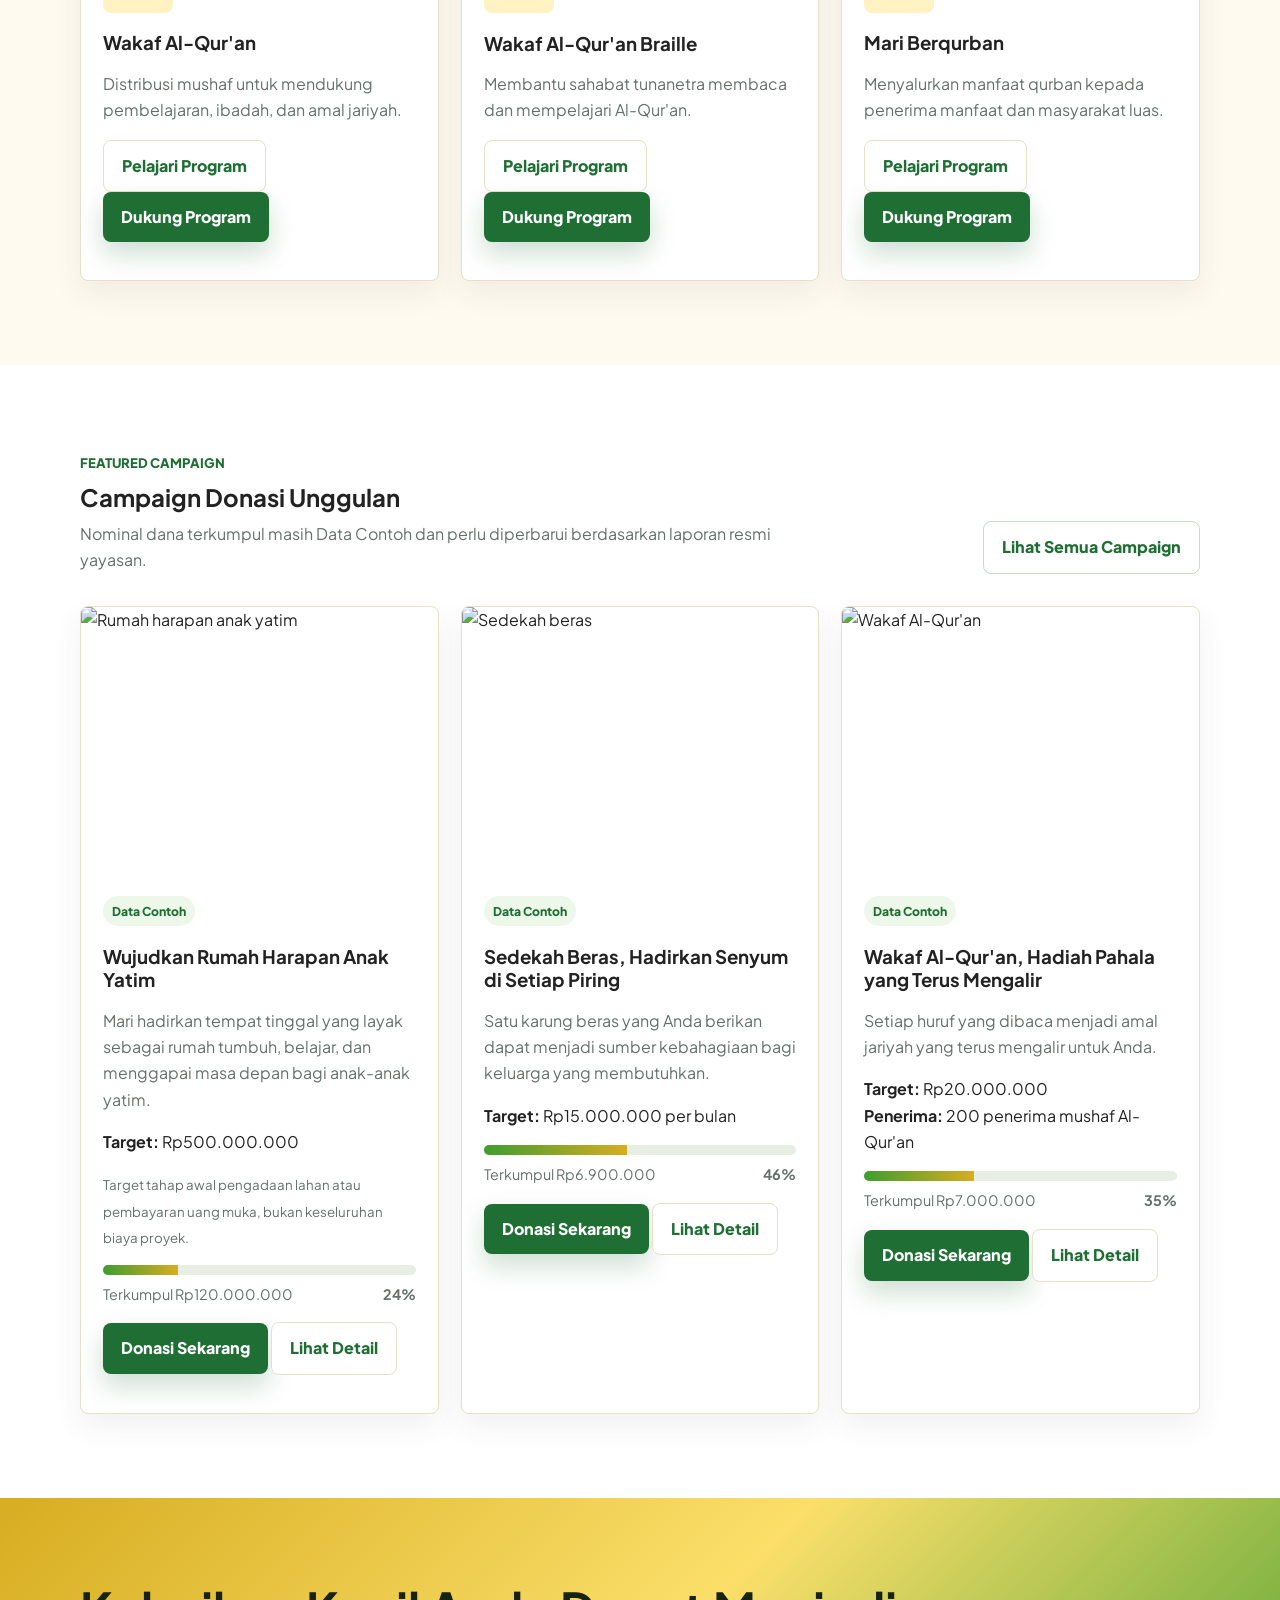
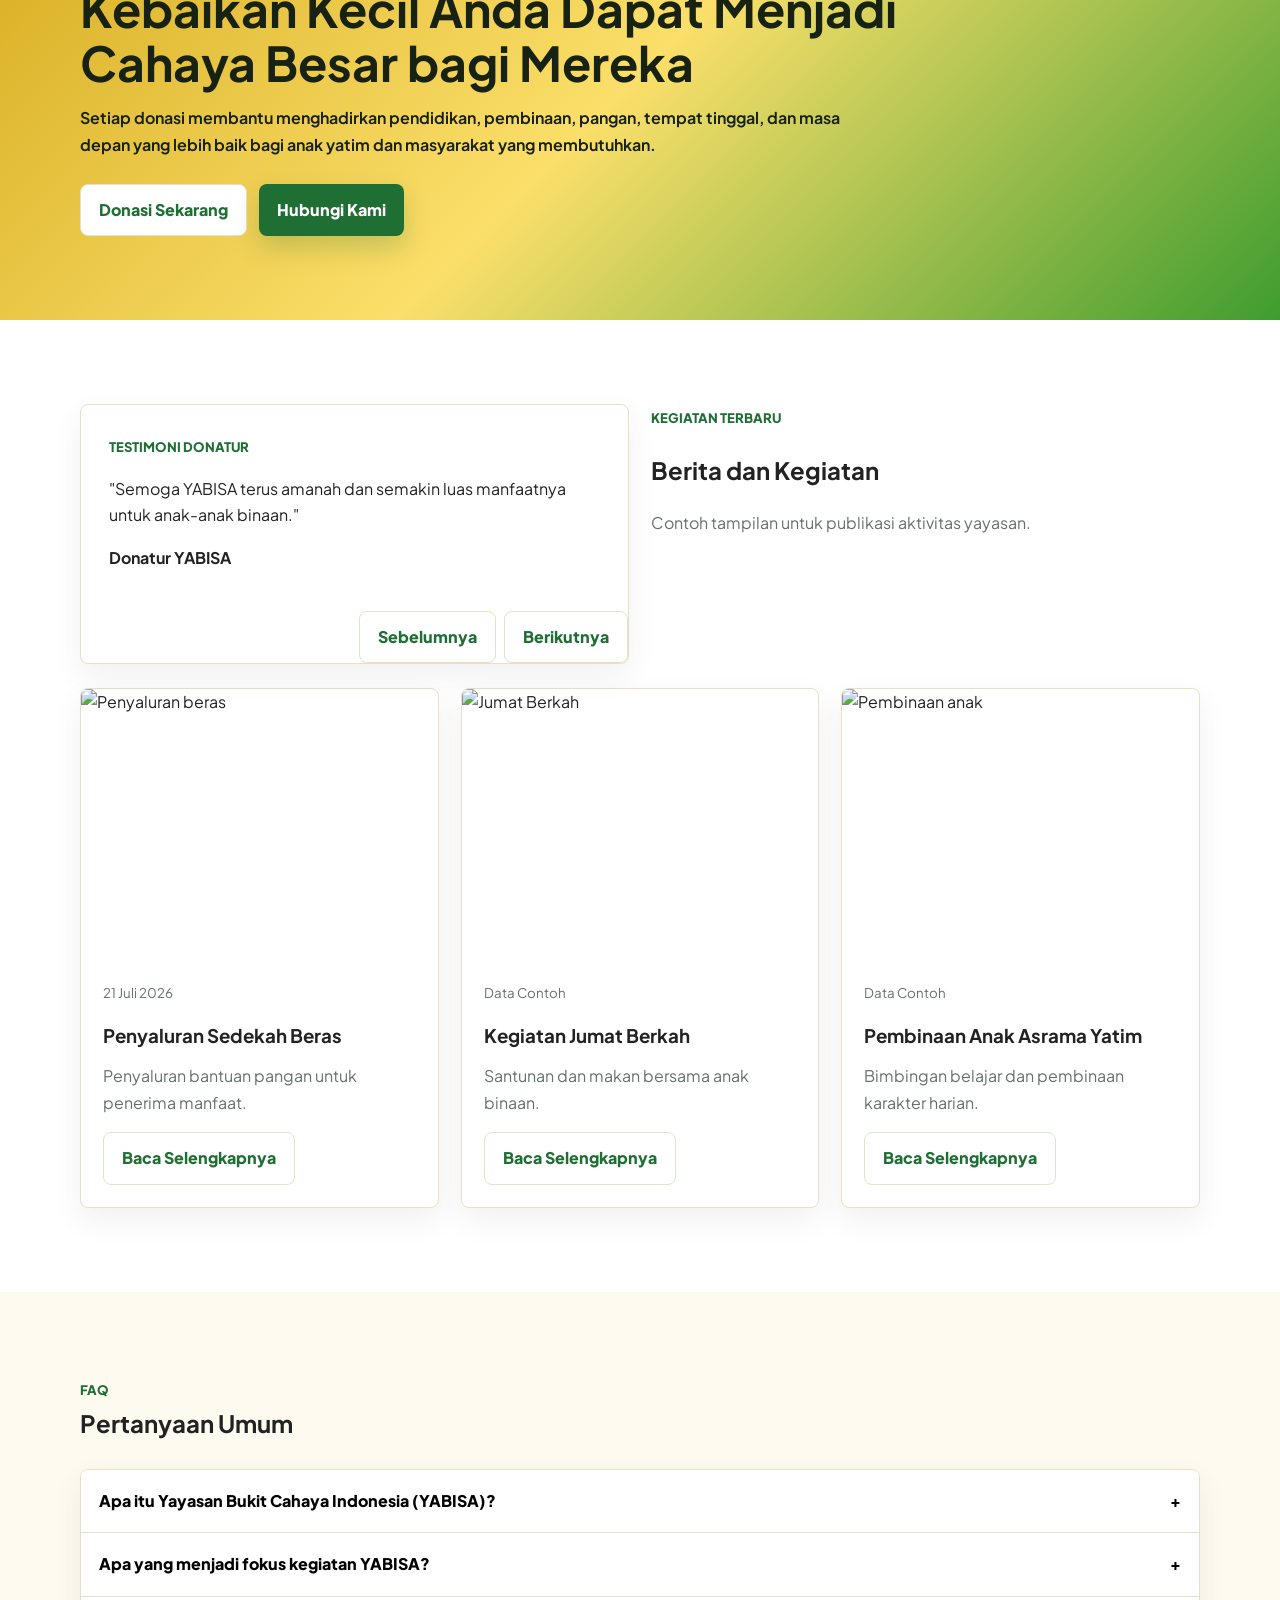
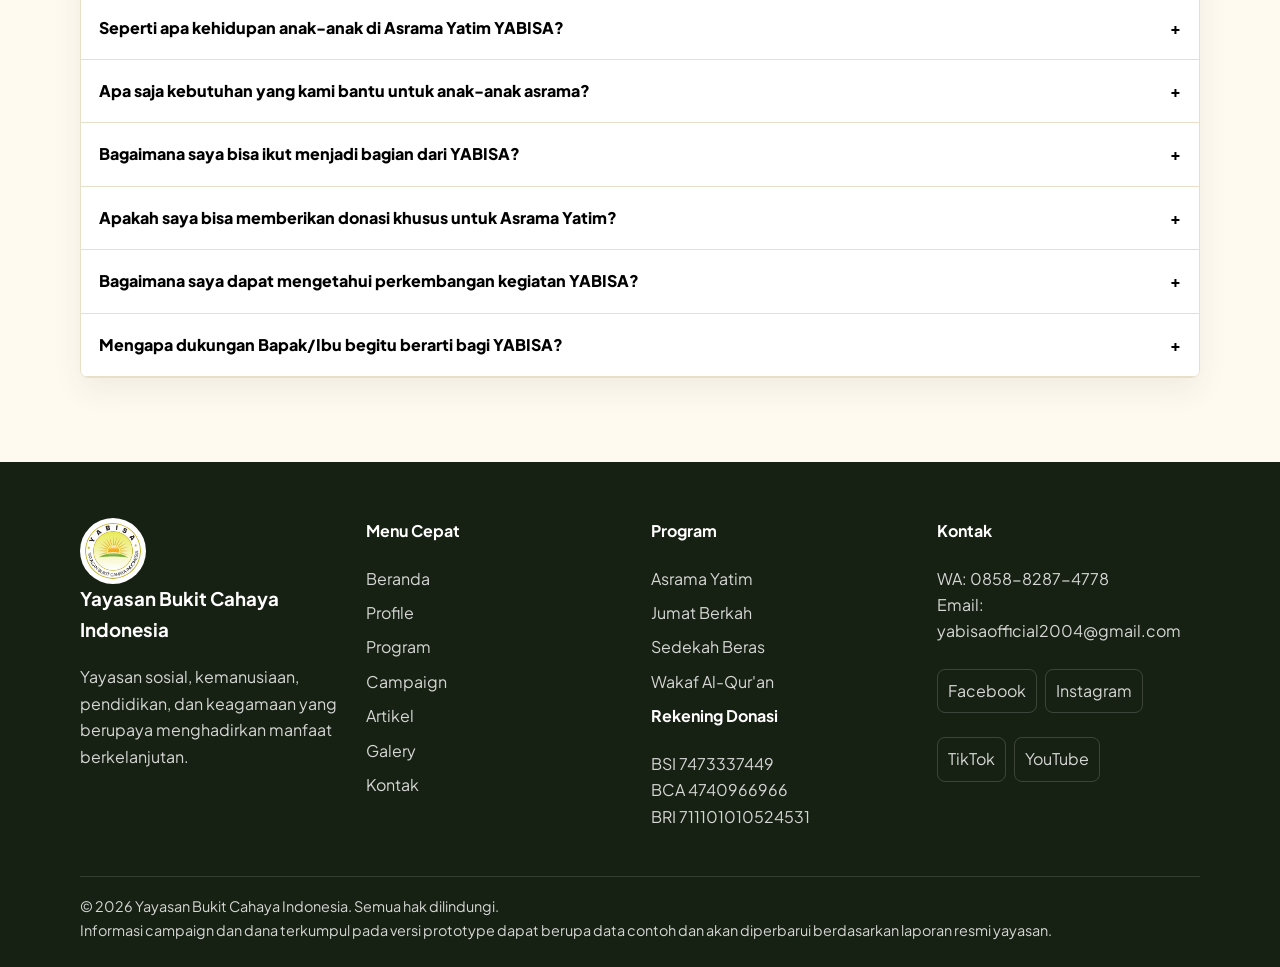
==== commit 19f96e5c: "Add program detail flow and update media cards" ====
--- a/index.html
+++ b/index.html
@@ -43,7 +43,7 @@
     <section class="section alt">
       <div class="container grid grid-2 about-split">
         <div class="reveal"><span class="eyebrow">Tentang YABISA</span><h2>Tentang YABISA</h2><p>Yayasan Bukit Cahaya Indonesia didirikan pada 02 April 2020 sebagai wujud kepedulian sosial anggota BD Community. YABISA hadir untuk menjalankan program sosial, kemanusiaan, pendidikan, dan keagamaan secara terorganisir dan berkelanjutan.</p><a class="btn btn-primary" href="tentang.html">Baca Sejarah Kami</a></div>
-        <img class="about-image reveal" src="https://images.unsplash.com/photo-1490424660416-359912d314b3?auto=format&fit=crop&w=1000&q=80" alt="Kegiatan sosial bersama relawan">
+        <img class="about-image reveal" src="images/tentang-asrama-yabisa.jpeg" alt="Kegiatan bersama anak asrama YABISA">
       </div>
     </section>
 
@@ -58,12 +58,12 @@
       <div class="container">
         <div class="section-head"><div><span class="eyebrow">Program Unggulan</span><h2>Program yang Menguatkan Sesama</h2><p>Enam program utama ditampilkan di beranda. Seluruh daftar program tersedia pada halaman Program.</p></div><a class="btn btn-ghost" href="program.html">Lihat Semua Program</a></div>
         <div class="grid grid-3">
-          <article class="card program-card reveal"><div class="card-body"><div class="icon">Asrama</div><h3>Asrama Yatim</h3><p class="muted">Rumah pembinaan dan pendampingan bagi anak yatim agar tumbuh mandiri dan berakhlak mulia.</p></div></article>
-          <article class="card program-card reveal"><div class="card-body"><div class="icon">Jumat</div><h3>Jumat Berkah</h3><p class="muted">Kegiatan berbagi rutin untuk menghadirkan kebahagiaan dan kepedulian setiap Jumat.</p></div></article>
-          <article class="card program-card reveal"><div class="card-body"><div class="icon">Beras</div><h3>Sedekah Beras</h3><p class="muted">Dukungan pangan untuk anak binaan dan masyarakat yang membutuhkan.</p></div></article>
-          <article class="card program-card reveal"><div class="card-body"><div class="icon">Quran</div><h3>Wakaf Al-Qur'an</h3><p class="muted">Distribusi mushaf untuk mendukung pembelajaran, ibadah, dan amal jariyah.</p></div></article>
-          <article class="card program-card reveal"><div class="card-body"><div class="icon">Braille</div><h3>Wakaf Al-Qur'an Braille</h3><p class="muted">Membantu sahabat tunanetra membaca dan mempelajari Al-Qur'an.</p></div></article>
-          <article class="card program-card reveal"><div class="card-body"><div class="icon">Qurban</div><h3>Mari Berqurban</h3><p class="muted">Menyalurkan manfaat qurban kepada penerima manfaat dan masyarakat luas.</p></div></article>
+          <article class="card program-card reveal"><img class="image-card" src="images/hero-asrama-yabisa.jpg" alt="Asrama Yatim"><div class="card-body"><div class="icon">Asrama</div><h3>Asrama Yatim</h3><p class="muted">Rumah pembinaan dan pendampingan bagi anak yatim agar tumbuh mandiri dan berakhlak mulia.</p><p><a class="btn btn-light" href="detail-program.html?id=asrama-yatim">Pelajari Program</a> <a class="btn btn-primary" href="campaign.html?category=asrama-yatim">Dukung Program</a></p></div></article>
+          <article class="card program-card reveal"><img class="image-card" src="images/tentang-asrama-yabisa.jpeg" alt="Jumat Berkah"><div class="card-body"><div class="icon">Jumat</div><h3>Jumat Berkah</h3><p class="muted">Kegiatan berbagi rutin untuk menghadirkan kebahagiaan dan kepedulian setiap Jumat.</p><p><a class="btn btn-light" href="detail-program.html?id=jumat-berkah">Pelajari Program</a> <a class="btn btn-primary" href="campaign.html?category=jumat-berkah">Dukung Program</a></p></div></article>
+          <article class="card program-card reveal"><img class="image-card" src="https://images.unsplash.com/photo-1593113598332-cd288d649433?auto=format&fit=crop&w=900&q=80" alt="Sedekah Beras"><div class="card-body"><div class="icon">Beras</div><h3>Sedekah Beras</h3><p class="muted">Dukungan pangan untuk anak binaan dan masyarakat yang membutuhkan.</p><p><a class="btn btn-light" href="detail-program.html?id=sedekah-beras">Pelajari Program</a> <a class="btn btn-primary" href="campaign.html?category=sedekah-beras">Dukung Program</a></p></div></article>
+          <article class="card program-card reveal"><img class="image-card" src="https://images.unsplash.com/photo-1609599006353-e629aaabfeae?auto=format&fit=crop&w=900&q=80" alt="Wakaf Al-Qur'an"><div class="card-body"><div class="icon">Quran</div><h3>Wakaf Al-Qur'an</h3><p class="muted">Distribusi mushaf untuk mendukung pembelajaran, ibadah, dan amal jariyah.</p><p><a class="btn btn-light" href="detail-program.html?id=wakaf-quran">Pelajari Program</a> <a class="btn btn-primary" href="campaign.html?category=wakaf-quran">Dukung Program</a></p></div></article>
+          <article class="card program-card reveal"><img class="image-card" src="https://images.unsplash.com/photo-1609599006353-e629aaabfeae?auto=format&fit=crop&w=900&q=80" alt="Wakaf Al-Qur'an Braille"><div class="card-body"><div class="icon">Braille</div><h3>Wakaf Al-Qur'an Braille</h3><p class="muted">Membantu sahabat tunanetra membaca dan mempelajari Al-Qur'an.</p><p><a class="btn btn-light" href="detail-program.html?id=wakaf-quran-braille">Pelajari Program</a> <a class="btn btn-primary" href="campaign.html?category=wakaf-quran-braille">Dukung Program</a></p></div></article>
+          <article class="card program-card reveal"><img class="image-card" src="images/profile-kegiatan-yabisa.jpeg" alt="Mari Berqurban"><div class="card-body"><div class="icon">Qurban</div><h3>Mari Berqurban</h3><p class="muted">Menyalurkan manfaat qurban kepada penerima manfaat dan masyarakat luas.</p><p><a class="btn btn-light" href="detail-program.html?id=mari-berqurban">Pelajari Program</a> <a class="btn btn-primary" href="campaign.html?category=mari-berqurban">Dukung Program</a></p></div></article>
         </div>
       </div>
     </section>
@@ -143,3 +143,4 @@
 
 
 
+
--- a/style.css
+++ b/style.css
@@ -58,7 +58,7 @@
 .btn-light { background: var(--white); color: var(--green-dark); border: 1px solid var(--line); }
 .btn-ghost { background: transparent; color: var(--green-dark); border: 1px solid rgba(31,111,53,.25); }
 
-.hero { min-height: calc(100vh - 76px); display: grid; align-items: center; color: var(--white); background: linear-gradient(90deg, rgba(20,38,22,.82), rgba(20,38,22,.38)), url("https://images.unsplash.com/photo-1488521787991-ed7bbaae773c?auto=format&fit=crop&w=1800&q=80") center/cover; }
+.hero { min-height: calc(100vh - 76px); display: grid; align-items: center; color: var(--white); background: linear-gradient(90deg, rgba(20,38,22,.86), rgba(20,38,22,.52)), url("images/hero-asrama-yabisa.jpg") center/cover; }
 .hero .container { padding: 84px 0; }
 .hero-content { max-width: 760px; }
 .hero-logo { width: 82px; height: 82px; object-fit: contain; border-radius: 50%; background: rgba(255,255,255,.92); padding: 6px; margin-bottom: 18px; }
@@ -76,15 +76,16 @@
 .stat-card { padding: 24px; }
 .stat-card strong { font-size: 2rem; color: var(--green-dark); display: block; }
 .image-card { aspect-ratio: 4/3; object-fit: cover; width: 100%; }
+.program-card .image-card { aspect-ratio: 1/1; object-fit: cover; background: var(--warm); }
 #galleryGrid .image-card { height: 240px; aspect-ratio: auto; object-fit: cover; background: var(--warm); }
 .video-grid { display: grid; grid-template-columns: repeat(4, minmax(0, 1fr)); gap: 18px; }
-.video-card { border-radius: 12px; }
+.video-card { border-radius: 12px; display: flex; flex-direction: column; }
 .video-thumb { position: relative; display: block; background: var(--white); }
 .video-thumb .image-card { aspect-ratio: 16/9; object-fit: cover; width: 100%; }
 .play-button { position: absolute; left: 50%; top: 50%; transform: translate(-50%, -50%); width: 58px; height: 58px; border-radius: 50%; background: rgba(255,255,255,.94); color: #1296db; display: grid; place-items: center; font-size: 0; box-shadow: 0 14px 30px rgba(0,0,0,.14); }
 .play-button::before { content: ""; width: 0; height: 0; border-top: 12px solid transparent; border-bottom: 12px solid transparent; border-left: 18px solid #1f9fe0; margin-left: 5px; }
-.video-meta { display: flex; justify-content: space-between; align-items: center; gap: 10px; flex-wrap: wrap; padding: 16px; }
-.video-meta p { width: 100%; margin: 0; }
+.video-meta { display: grid; grid-template-columns: 1fr auto; align-items: center; gap: 8px 10px; padding: 14px 16px 16px; }
+.video-meta p { grid-column: 1 / -1; width: 100%; margin: 0; line-height: 1.45; display: -webkit-box; -webkit-line-clamp: 2; -webkit-box-orient: vertical; overflow: hidden; min-height: 2.9em; }
 .video-link { font-weight: 900; color: var(--ink); }
 @media (max-width: 1120px) { .video-grid { grid-template-columns: repeat(3, minmax(0, 1fr)); } }
 @media (max-width: 760px) { .video-grid { grid-template-columns: repeat(2, minmax(0, 1fr)); } }
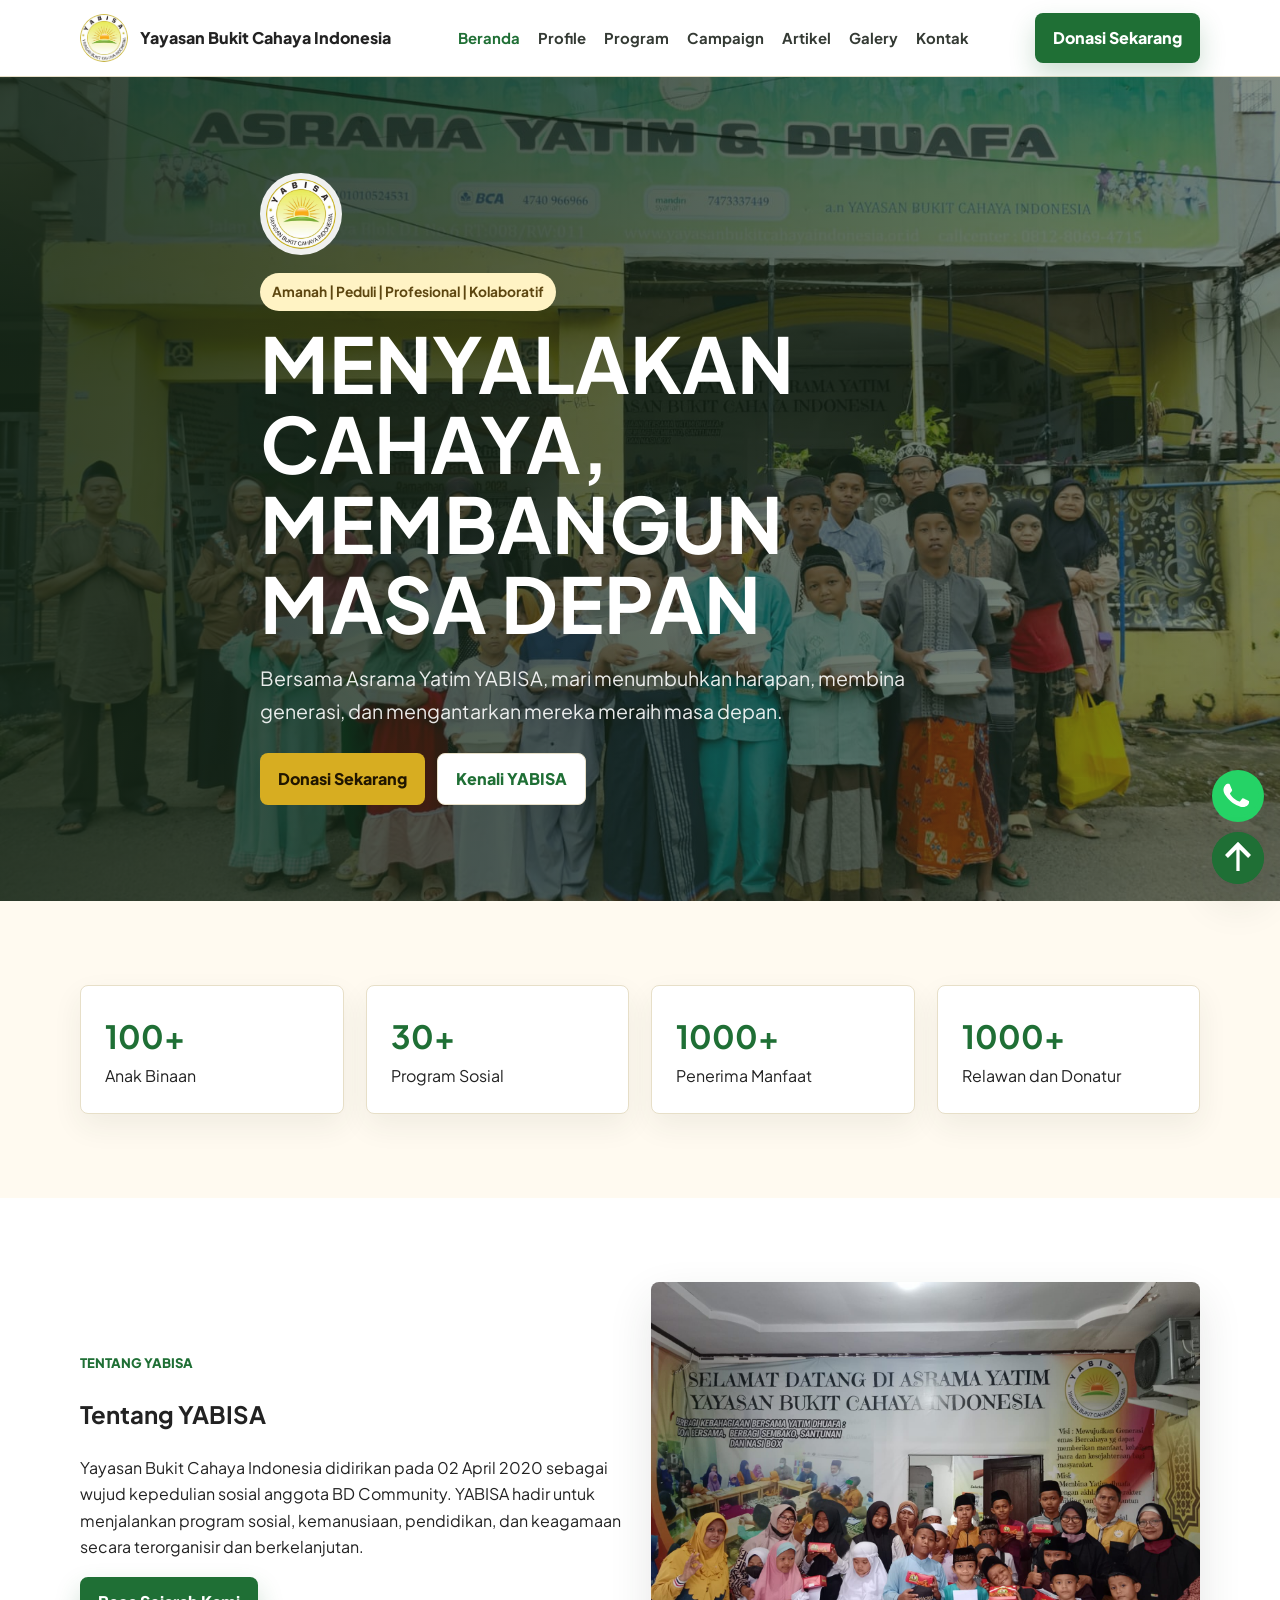
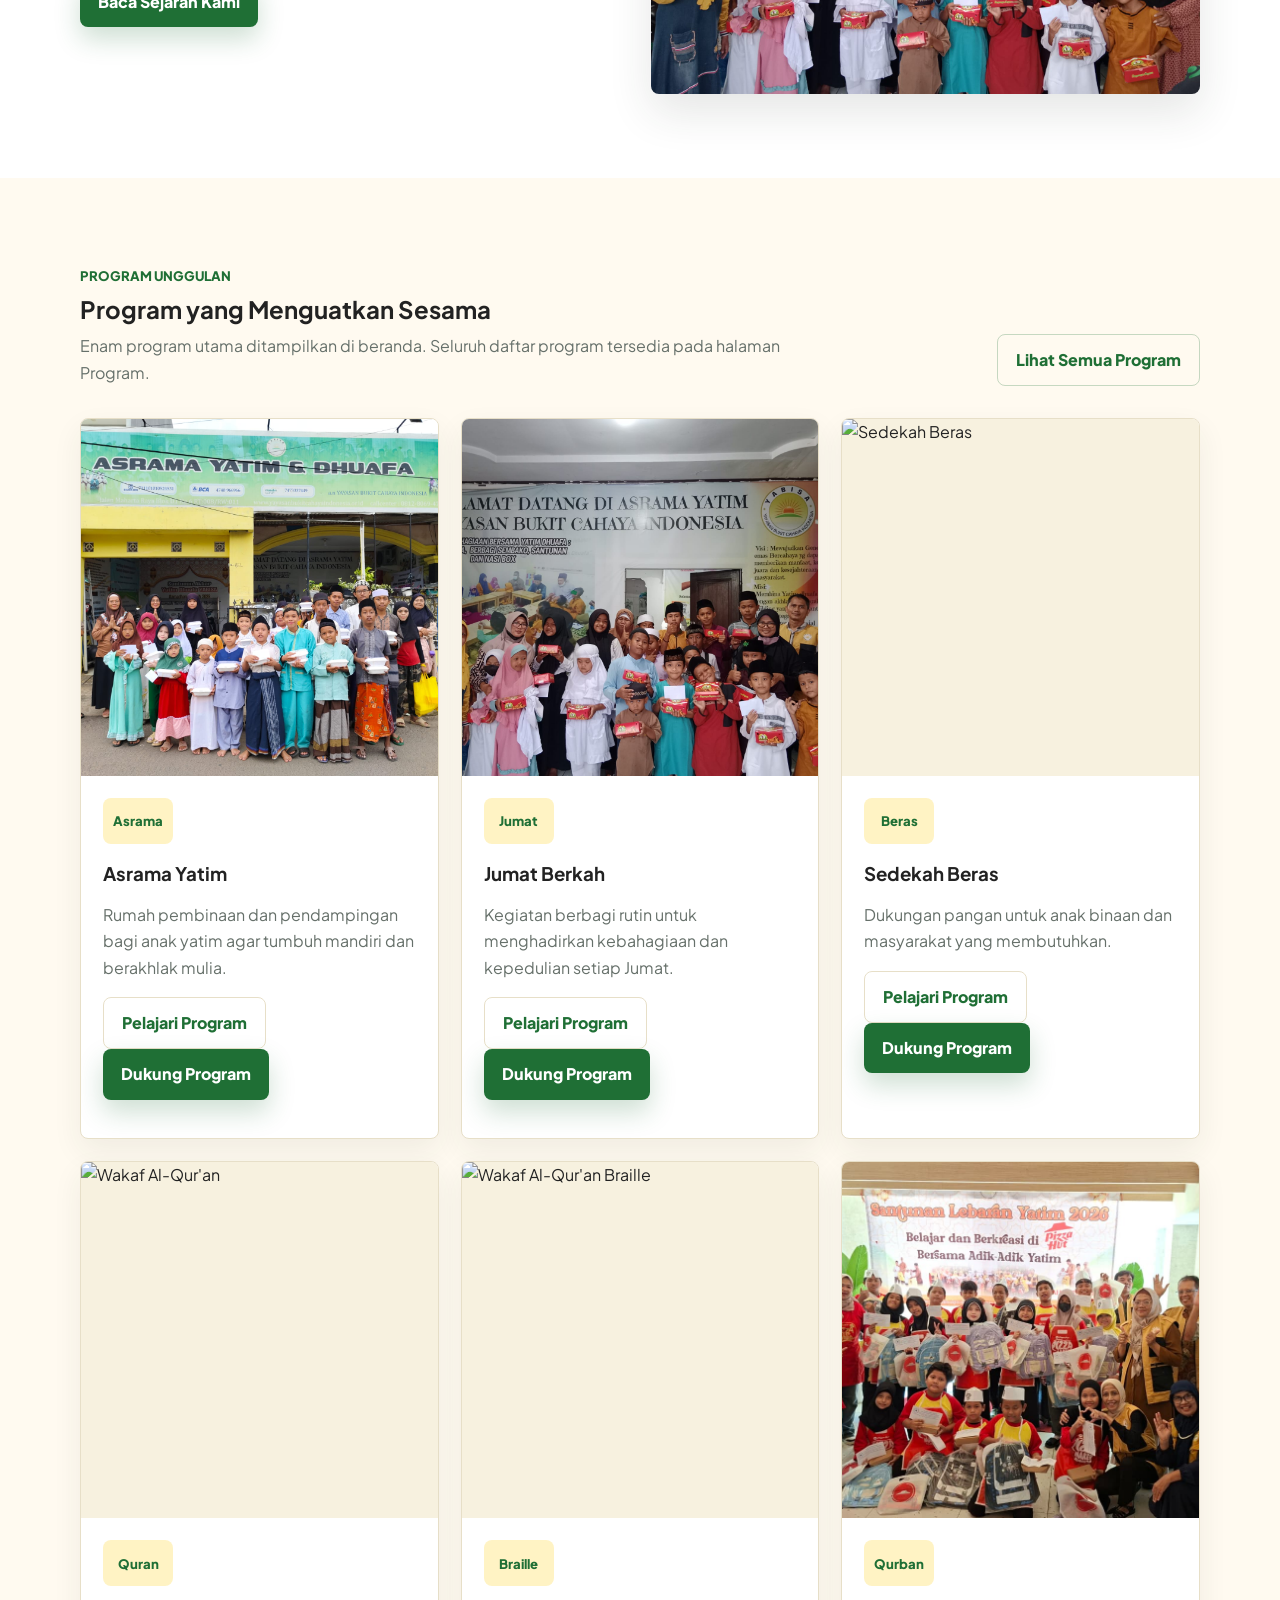
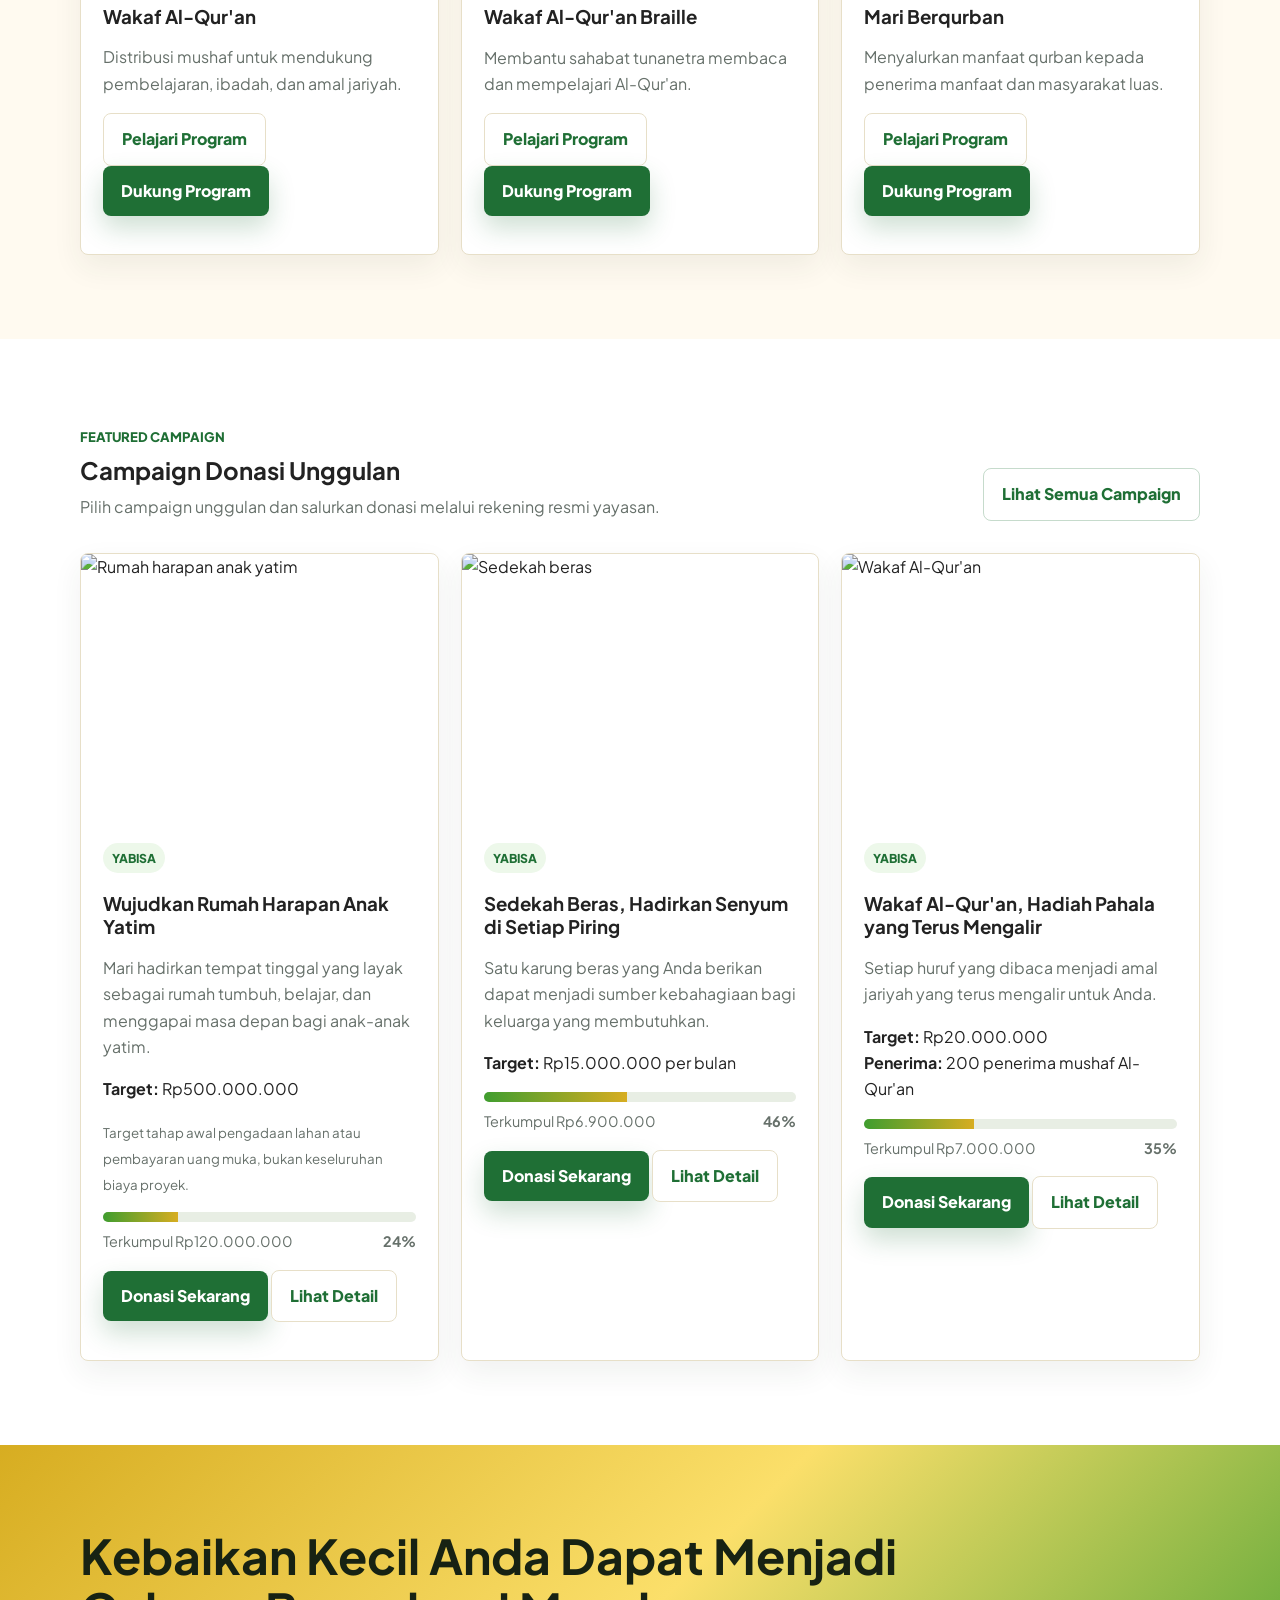
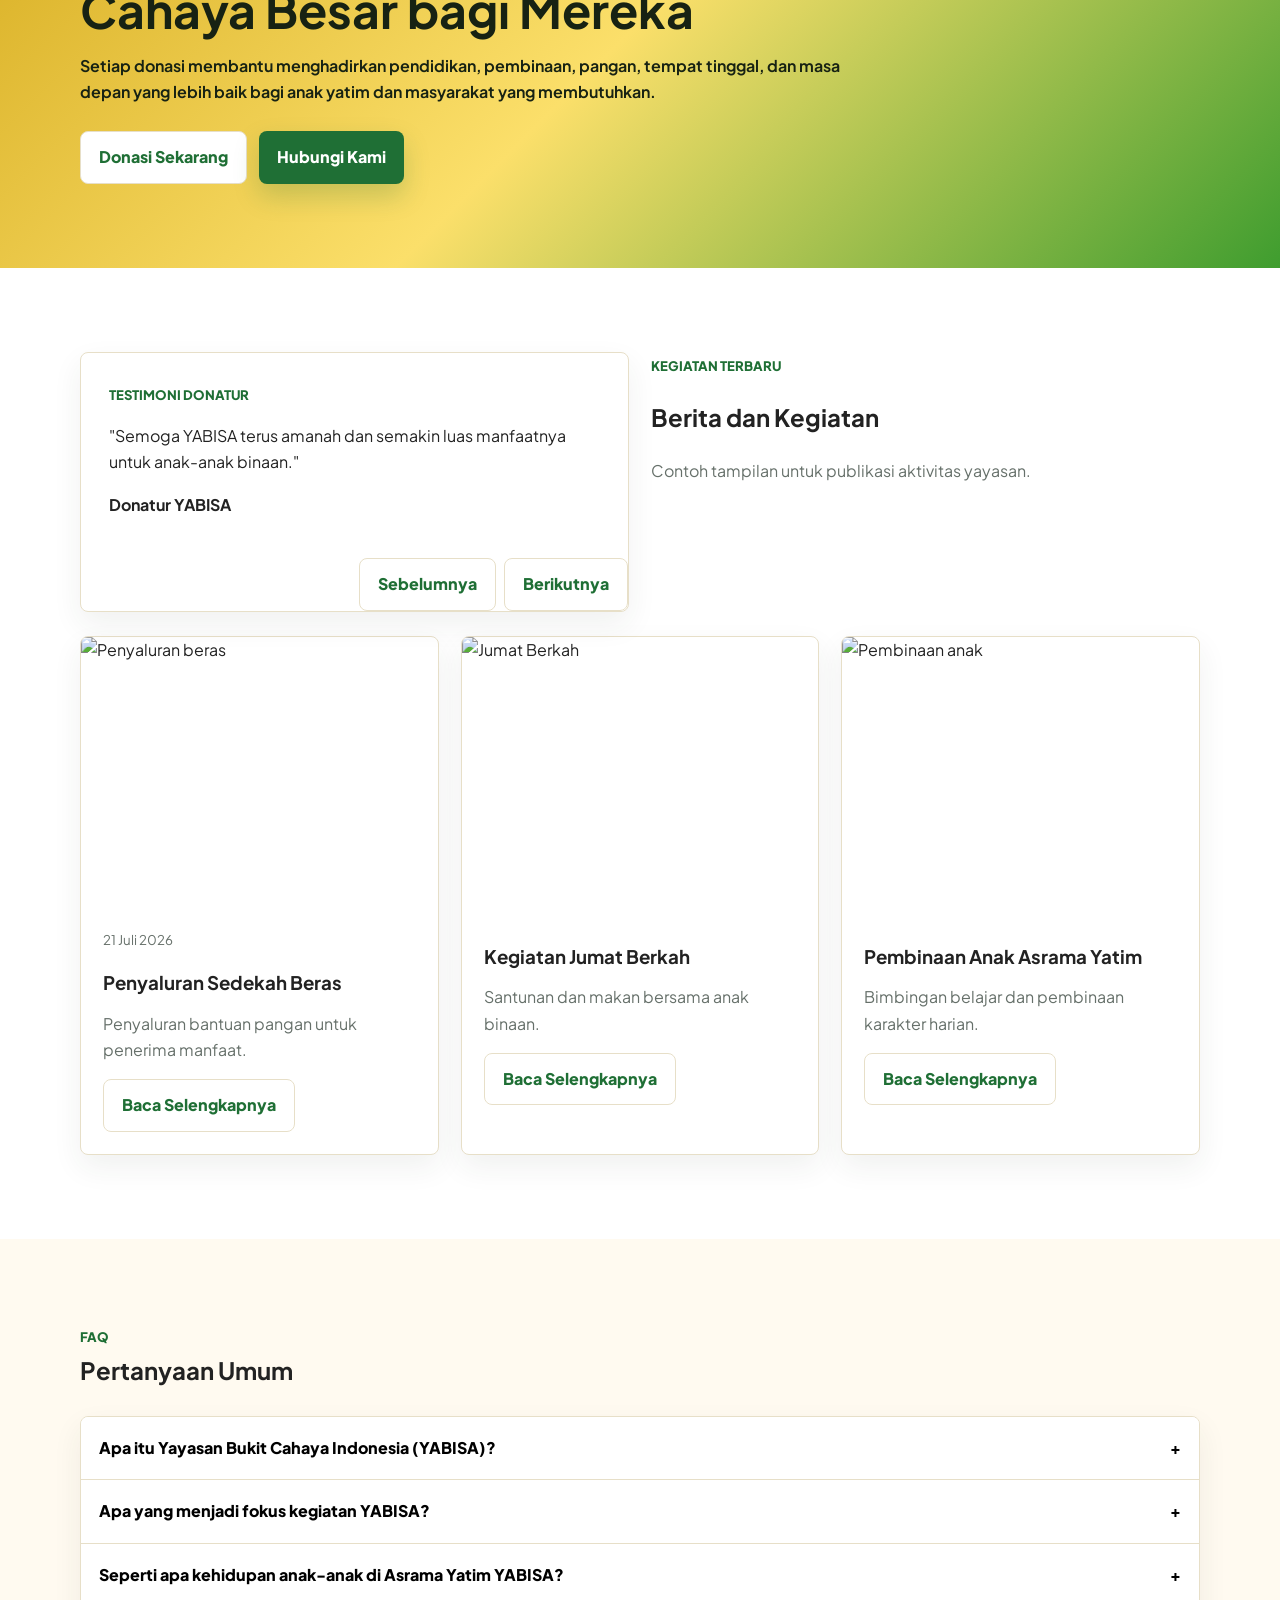
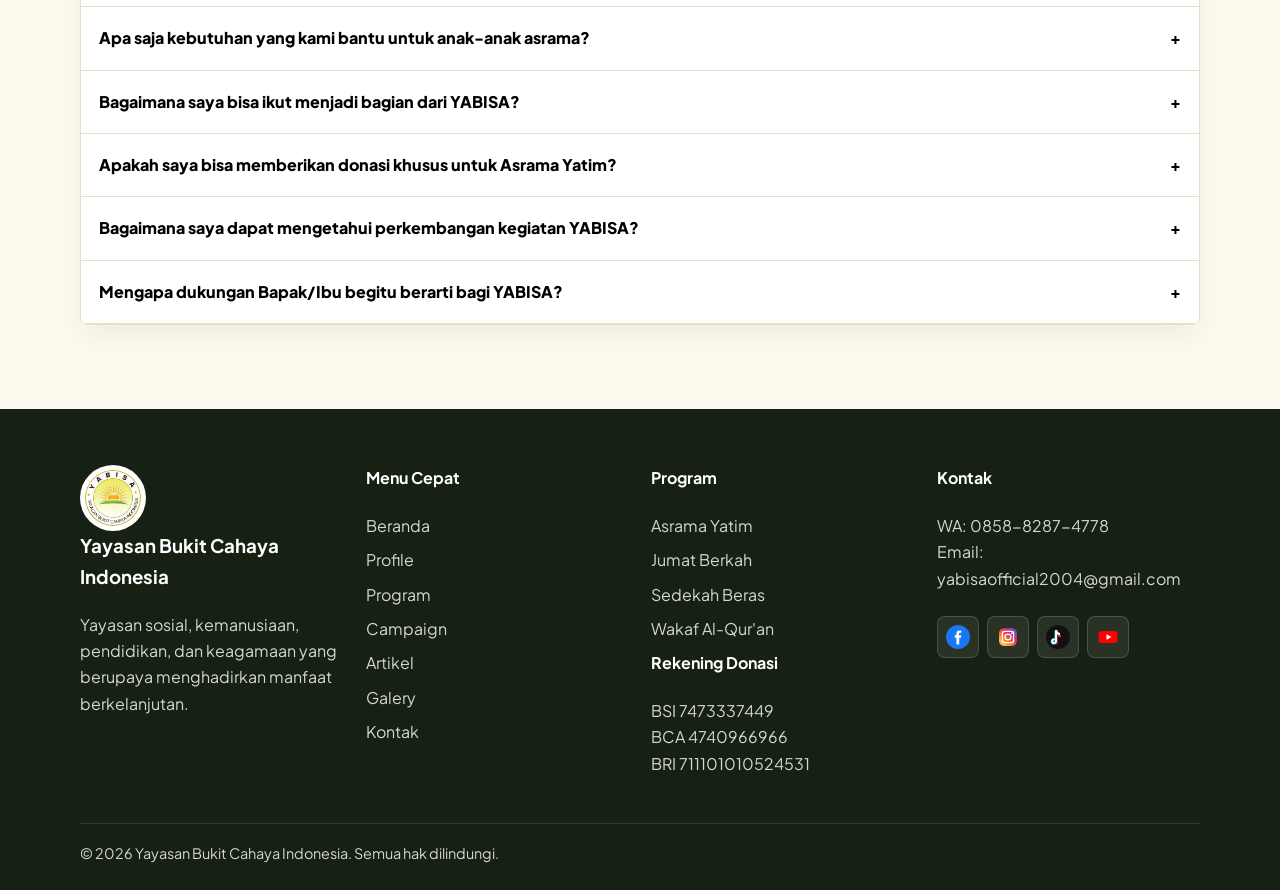
==== commit fd98683a: "Finalize contact map social icons and donation flow" ====
--- a/index.html
+++ b/index.html
@@ -32,11 +32,11 @@
 
     <section class="section">
       <div class="container grid grid-4">
-        <!-- Data statistik berikut adalah placeholder prototype dan harus diperbarui oleh admin. -->
-        <div class="card stat-card reveal"><strong>100+</strong><span>Anak Binaan</span><br><small class="muted">Data Contoh</small></div>
-        <div class="card stat-card reveal"><strong>30+</strong><span>Program Sosial</span><br><small class="muted">Data Contoh</small></div>
-        <div class="card stat-card reveal"><strong>1000+</strong><span>Penerima Manfaat</span><br><small class="muted">Data Contoh</small></div>
-        <div class="card stat-card reveal"><strong>1000+</strong><span>Relawan dan Donatur</span><br><small class="muted">Data Contoh</small></div>
+        
+        <div class="card stat-card reveal"><strong>100+</strong><span>Anak Binaan</span><br></div>
+        <div class="card stat-card reveal"><strong>30+</strong><span>Program Sosial</span><br></div>
+        <div class="card stat-card reveal"><strong>1000+</strong><span>Penerima Manfaat</span><br></div>
+        <div class="card stat-card reveal"><strong>1000+</strong><span>Relawan dan Donatur</span><br></div>
       </div>
     </section>
 
@@ -70,11 +70,11 @@
 
     <section class="section alt">
       <div class="container">
-        <div class="section-head"><div><span class="eyebrow">Featured Campaign</span><h2>Campaign Donasi Unggulan</h2><p>Nominal dana terkumpul masih Data Contoh dan perlu diperbarui berdasarkan laporan resmi yayasan.</p></div><a class="btn btn-ghost" href="campaign.html">Lihat Semua Campaign</a></div>
+        <div class="section-head"><div><span class="eyebrow">Featured Campaign</span><h2>Campaign Donasi Unggulan</h2><p>Pilih campaign unggulan dan salurkan donasi melalui rekening resmi yayasan.</p></div><a class="btn btn-ghost" href="campaign.html">Lihat Semua Campaign</a></div>
         <div class="grid grid-3">
-          <article class="card campaign-card reveal"><img class="image-card" src="https://images.unsplash.com/photo-1509099836639-18ba1795216d?auto=format&fit=crop&w=900&q=80" alt="Rumah harapan anak yatim"><div class="card-body"><span class="badge">Data Contoh</span><h3>Wujudkan Rumah Harapan Anak Yatim</h3><p class="muted">Mari hadirkan tempat tinggal yang layak sebagai rumah tumbuh, belajar, dan menggapai masa depan bagi anak-anak yatim.</p><p><strong>Target:</strong> Rp500.000.000</p><small class="muted">Target tahap awal pengadaan lahan atau pembayaran uang muka, bukan keseluruhan biaya proyek.</small><div class="progress" style="--value: 24%"><span></span></div><div class="campaign-meta"><span>Terkumpul Rp120.000.000</span><strong>24%</strong></div><p><button class="btn btn-primary" data-open-donate>Donasi Sekarang</button> <a class="btn btn-light" href="detail-campaign.html?id=rumah-harapan-anak-yatim">Lihat Detail</a></p></div></article>
-          <article class="card campaign-card reveal"><img class="image-card" src="https://images.unsplash.com/photo-1593113598332-cd288d649433?auto=format&fit=crop&w=900&q=80" alt="Sedekah beras"><div class="card-body"><span class="badge">Data Contoh</span><h3>Sedekah Beras, Hadirkan Senyum di Setiap Piring</h3><p class="muted">Satu karung beras yang Anda berikan dapat menjadi sumber kebahagiaan bagi keluarga yang membutuhkan.</p><p><strong>Target:</strong> Rp15.000.000 per bulan</p><div class="progress" style="--value: 46%"><span></span></div><div class="campaign-meta"><span>Terkumpul Rp6.900.000</span><strong>46%</strong></div><p><button class="btn btn-primary" data-open-donate>Donasi Sekarang</button> <a class="btn btn-light" href="detail-campaign.html?id=sedekah-beras">Lihat Detail</a></p></div></article>
-          <article class="card campaign-card reveal"><img class="image-card" src="https://images.unsplash.com/photo-1609599006353-e629aaabfeae?auto=format&fit=crop&w=900&q=80" alt="Wakaf Al-Qur'an"><div class="card-body"><span class="badge">Data Contoh</span><h3>Wakaf Al-Qur'an, Hadiah Pahala yang Terus Mengalir</h3><p class="muted">Setiap huruf yang dibaca menjadi amal jariyah yang terus mengalir untuk Anda.</p><p><strong>Target:</strong> Rp20.000.000<br><strong>Penerima:</strong> 200 penerima mushaf Al-Qur'an</p><div class="progress" style="--value: 35%"><span></span></div><div class="campaign-meta"><span>Terkumpul Rp7.000.000</span><strong>35%</strong></div><p><button class="btn btn-primary" data-open-donate>Donasi Sekarang</button> <a class="btn btn-light" href="detail-campaign.html?id=wakaf-quran">Lihat Detail</a></p></div></article>
+          <article class="card campaign-card reveal"><img class="image-card" src="https://images.unsplash.com/photo-1509099836639-18ba1795216d?auto=format&fit=crop&w=900&q=80" alt="Rumah harapan anak yatim"><div class="card-body"><span class="badge">YABISA</span><h3>Wujudkan Rumah Harapan Anak Yatim</h3><p class="muted">Mari hadirkan tempat tinggal yang layak sebagai rumah tumbuh, belajar, dan menggapai masa depan bagi anak-anak yatim.</p><p><strong>Target:</strong> Rp500.000.000</p><small class="muted">Target tahap awal pengadaan lahan atau pembayaran uang muka, bukan keseluruhan biaya proyek.</small><div class="progress" style="--value: 24%"><span></span></div><div class="campaign-meta"><span>Terkumpul Rp120.000.000</span><strong>24%</strong></div><p><button class="btn btn-primary" data-open-donate>Donasi Sekarang</button> <a class="btn btn-light" href="detail-campaign.html?id=rumah-harapan-anak-yatim">Lihat Detail</a></p></div></article>
+          <article class="card campaign-card reveal"><img class="image-card" src="https://images.unsplash.com/photo-1593113598332-cd288d649433?auto=format&fit=crop&w=900&q=80" alt="Sedekah beras"><div class="card-body"><span class="badge">YABISA</span><h3>Sedekah Beras, Hadirkan Senyum di Setiap Piring</h3><p class="muted">Satu karung beras yang Anda berikan dapat menjadi sumber kebahagiaan bagi keluarga yang membutuhkan.</p><p><strong>Target:</strong> Rp15.000.000 per bulan</p><div class="progress" style="--value: 46%"><span></span></div><div class="campaign-meta"><span>Terkumpul Rp6.900.000</span><strong>46%</strong></div><p><button class="btn btn-primary" data-open-donate>Donasi Sekarang</button> <a class="btn btn-light" href="detail-campaign.html?id=sedekah-beras">Lihat Detail</a></p></div></article>
+          <article class="card campaign-card reveal"><img class="image-card" src="https://images.unsplash.com/photo-1609599006353-e629aaabfeae?auto=format&fit=crop&w=900&q=80" alt="Wakaf Al-Qur'an"><div class="card-body"><span class="badge">YABISA</span><h3>Wakaf Al-Qur'an, Hadiah Pahala yang Terus Mengalir</h3><p class="muted">Setiap huruf yang dibaca menjadi amal jariyah yang terus mengalir untuk Anda.</p><p><strong>Target:</strong> Rp20.000.000<br><strong>Penerima:</strong> 200 penerima mushaf Al-Qur'an</p><div class="progress" style="--value: 35%"><span></span></div><div class="campaign-meta"><span>Terkumpul Rp7.000.000</span><strong>35%</strong></div><p><button class="btn btn-primary" data-open-donate>Donasi Sekarang</button> <a class="btn btn-light" href="detail-campaign.html?id=wakaf-quran">Lihat Detail</a></p></div></article>
         </div>
       </div>
     </section>
@@ -88,15 +88,15 @@
       </div>
       <div class="container grid grid-3" style="margin-top:24px">
         <article class="card news-card reveal"><img class="image-card" src="https://images.unsplash.com/photo-1593113616828-6f22bca04804?auto=format&fit=crop&w=800&q=80" alt="Penyaluran beras"><div class="card-body"><small class="muted">21 Juli 2026</small><h3>Penyaluran Sedekah Beras</h3><p class="muted">Penyaluran bantuan pangan untuk penerima manfaat.</p><a class="btn btn-light" href="detail-artikel.html?id=sedekah-beras-keluarga-dhuafa">Baca Selengkapnya</a></div></article>
-        <article class="card news-card reveal"><img class="image-card" src="https://images.unsplash.com/photo-1542810634-71277d95dcbb?auto=format&fit=crop&w=800&q=80" alt="Jumat Berkah"><div class="card-body"><small class="muted">Data Contoh</small><h3>Kegiatan Jumat Berkah</h3><p class="muted">Santunan dan makan bersama anak binaan.</p><a class="btn btn-light" href="detail-artikel.html?id=sedekah-beras-keluarga-dhuafa">Baca Selengkapnya</a></div></article>
-        <article class="card news-card reveal"><img class="image-card" src="https://images.unsplash.com/photo-1517486808906-6ca8b3f04846?auto=format&fit=crop&w=800&q=80" alt="Pembinaan anak"><div class="card-body"><small class="muted">Data Contoh</small><h3>Pembinaan Anak Asrama Yatim</h3><p class="muted">Bimbingan belajar dan pembinaan karakter harian.</p><a class="btn btn-light" href="detail-artikel.html?id=sedekah-beras-keluarga-dhuafa">Baca Selengkapnya</a></div></article>
+        <article class="card news-card reveal"><img class="image-card" src="https://images.unsplash.com/photo-1542810634-71277d95dcbb?auto=format&fit=crop&w=800&q=80" alt="Jumat Berkah"><div class="card-body"><h3>Kegiatan Jumat Berkah</h3><p class="muted">Santunan dan makan bersama anak binaan.</p><a class="btn btn-light" href="detail-artikel.html?id=sedekah-beras-keluarga-dhuafa">Baca Selengkapnya</a></div></article>
+        <article class="card news-card reveal"><img class="image-card" src="https://images.unsplash.com/photo-1517486808906-6ca8b3f04846?auto=format&fit=crop&w=800&q=80" alt="Pembinaan anak"><div class="card-body"><h3>Pembinaan Anak Asrama Yatim</h3><p class="muted">Bimbingan belajar dan pembinaan karakter harian.</p><a class="btn btn-light" href="detail-artikel.html?id=sedekah-beras-keluarga-dhuafa">Baca Selengkapnya</a></div></article>
       </div>
     </section>
 
     <section class="section"><div class="container"><div class="section-head"><div><span class="eyebrow">FAQ</span><h2>Pertanyaan Umum</h2></div></div><div class="card" id="faq"></div></div></section>
   </main>
 
-  <div class="modal" id="donationModal"><div class="modal-panel"><div class="modal-head"><strong>Informasi Rekening Donasi</strong><button class="close" data-close-modal>&times;</button></div><div class="card-body"><p>Pastikan nama penerima sesuai: <strong>Yayasan Bukit Cahaya Indonesia</strong>. Pembayaran belum otomatis diverifikasi pada prototype ini.</p><div data-bank-list></div><a class="btn btn-primary" data-wa href="#">Konfirmasi melalui WhatsApp</a></div></div></div>
+  <div class="modal" id="donationModal"><div class="modal-panel"><div class="modal-head"><strong>Informasi Rekening Donasi</strong><button class="close" data-close-modal>&times;</button></div><div class="card-body"><p>Pastikan nama penerima sesuai: <strong>Yayasan Bukit Cahaya Indonesia</strong>. Silakan konfirmasi donasi melalui WhatsApp setelah transfer.</p><div data-bank-list></div><a class="btn btn-primary" data-wa href="#">Konfirmasi melalui WhatsApp</a></div></div></div>
   <div class="toast" data-toast></div>
   <div class="float-actions"><a class="wa" data-wa href="#" aria-label="WhatsApp"><img src="images/whatsapp-icon.svg" alt="WhatsApp"></a><button class="top-btn" data-to-top aria-label="Kembali ke atas"><img src="images/arrow-up-icon.svg" alt="Kembali ke atas"></button></div>
 
@@ -105,9 +105,9 @@
     <div><img class="footer-logo" src="images/logo-yabisa.jpeg" alt="Logo YABISA"><h3>Yayasan Bukit Cahaya Indonesia</h3><p>Yayasan sosial, kemanusiaan, pendidikan, dan keagamaan yang berupaya menghadirkan manfaat berkelanjutan.</p></div>
     <div><h4>Menu Cepat</h4><a href="index.html">Beranda</a><a href="tentang.html">Profile</a><a href="program.html">Program</a><a href="campaign.html">Campaign</a><a href="artikel.html">Artikel</a><a href="galery.html">Galery</a><a href="kontak.html">Kontak</a></div>
     <div><h4>Program</h4><a href="program.html">Asrama Yatim</a><a href="program.html">Jumat Berkah</a><a href="program.html">Sedekah Beras</a><a href="program.html">Wakaf Al-Qur'an</a><h4>Rekening Donasi</h4><p>BSI 7473337449<br>BCA 4740966966<br>BRI 711101010524531</p></div>
-    <div><h4>Kontak</h4><p>WA: 0858-8287-4778<br>Email: yabisaofficial2004@gmail.com</p><div class="socials"><a href="https://www.facebook.com/share/1CU4CM7ejg/" target="_blank" rel="noopener noreferrer">Facebook</a><a href="https://www.instagram.com/yayasanbukitcahayaindonesia?igsh=ZXJudzF6dTU5cXI2" target="_blank" rel="noopener noreferrer">Instagram</a><a href="https://www.tiktok.com/@official.yabisa?_r=1&_t=ZS-98DA1p7EdAP" target="_blank" rel="noopener noreferrer">TikTok</a><a href="https://youtube.com/@yayasanbukitcahayaindonesi707?si=qe_5JyFoLH3hcdtz" target="_blank" rel="noopener noreferrer">YouTube</a></div></div>
+    <div><h4>Kontak</h4><p>WA: 0858-8287-4778<br>Email: yabisaofficial2004@gmail.com</p><div class="socials"><a href="https://www.facebook.com/share/1CU4CM7ejg/" target="_blank" rel="noopener noreferrer" aria-label="Facebook"><img src="images/facebook-icon.svg" alt="Facebook"><span>Facebook</span></a><a href="https://www.instagram.com/yayasanbukitcahayaindonesia?igsh=ZXJudzF6dTU5cXI2" target="_blank" rel="noopener noreferrer" aria-label="Instagram"><img src="images/instagram-icon.svg" alt="Instagram"><span>Instagram</span></a><a href="https://www.tiktok.com/@official.yabisa?_r=1&_t=ZS-98DA1p7EdAP" target="_blank" rel="noopener noreferrer" aria-label="TikTok"><img src="images/tiktok-icon.svg" alt="TikTok"><span>TikTok</span></a><a href="https://youtube.com/@yayasanbukitcahayaindonesi707?si=qe_5JyFoLH3hcdtz" target="_blank" rel="noopener noreferrer" aria-label="YouTube"><img src="images/youtube-icon.svg" alt="YouTube"><span>YouTube</span></a></div></div>
   </div>
-  <div class="container footer-bottom">&copy; 2026 Yayasan Bukit Cahaya Indonesia. Semua hak dilindungi.<br>Informasi campaign dan dana terkumpul pada versi prototype dapat berupa data contoh dan akan diperbarui berdasarkan laporan resmi yayasan.</div>
+  <div class="container footer-bottom">&copy; 2026 Yayasan Bukit Cahaya Indonesia. Semua hak dilindungi.</div>
 </footer>
   <script src="yabisa-data.js"></script><script src="script.js"></script><script src="cms.js"></script>
   <script>
@@ -144,3 +144,8 @@
 
 
 
+
+
+
+
+
--- a/style.css
+++ b/style.css
@@ -146,6 +146,9 @@
 .footer-bottom { border-top: 1px solid rgba(255,255,255,.12); margin-top: 30px; padding-top: 18px; font-size: .9rem; }
 .socials { display: flex; flex-wrap: wrap; gap: 8px; }
 .socials a { display: inline-flex; padding: 8px 10px; border: 1px solid rgba(255,255,255,.16); border-radius: var(--radius); }
+.footer .socials a { width: 42px; height: 42px; padding: 8px; align-items: center; justify-content: center; background: rgba(255,255,255,.08); }
+.footer .socials img { width: 24px; height: 24px; object-fit: contain; }
+.footer .socials span { position: absolute; width: 1px; height: 1px; overflow: hidden; clip: rect(0 0 0 0); white-space: nowrap; }
 
 .reveal { opacity: 0; transform: translateY(18px); transition: .5s ease; }
 .reveal.visible { opacity: 1; transform: none; }
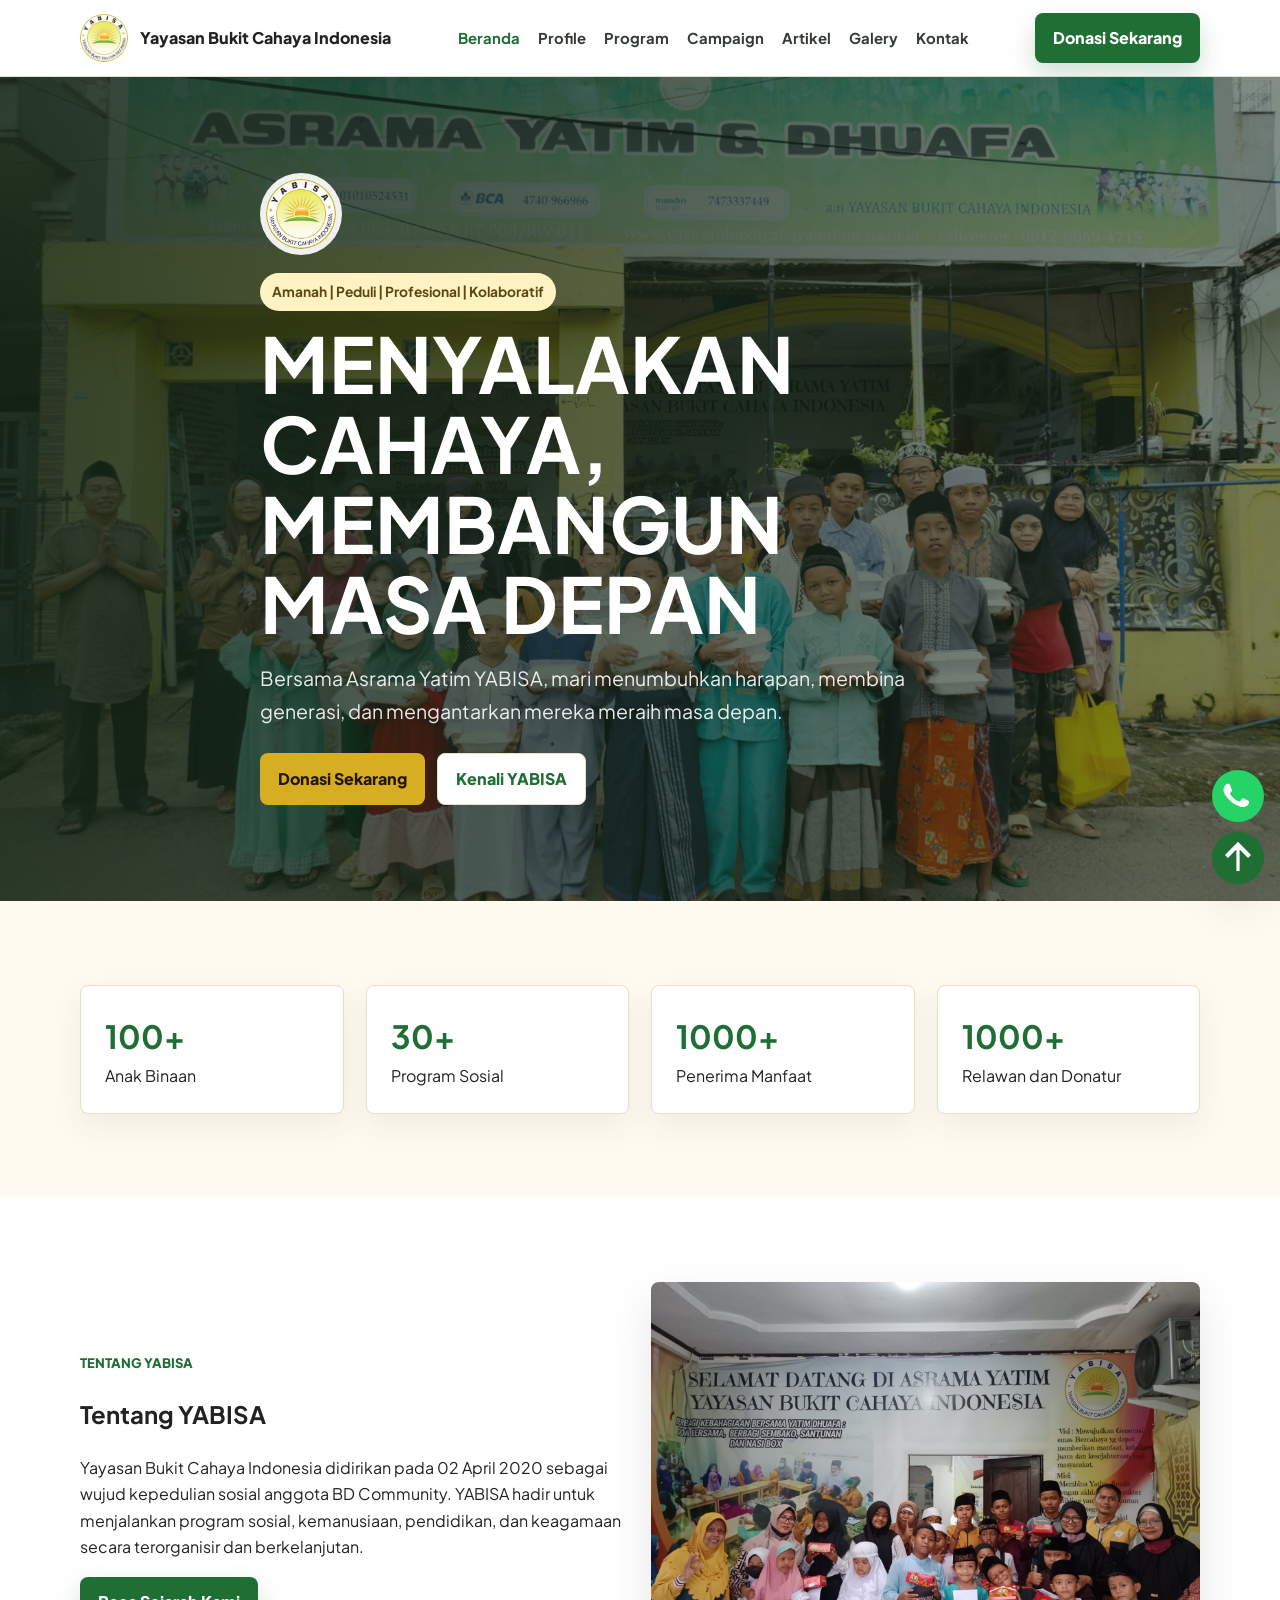
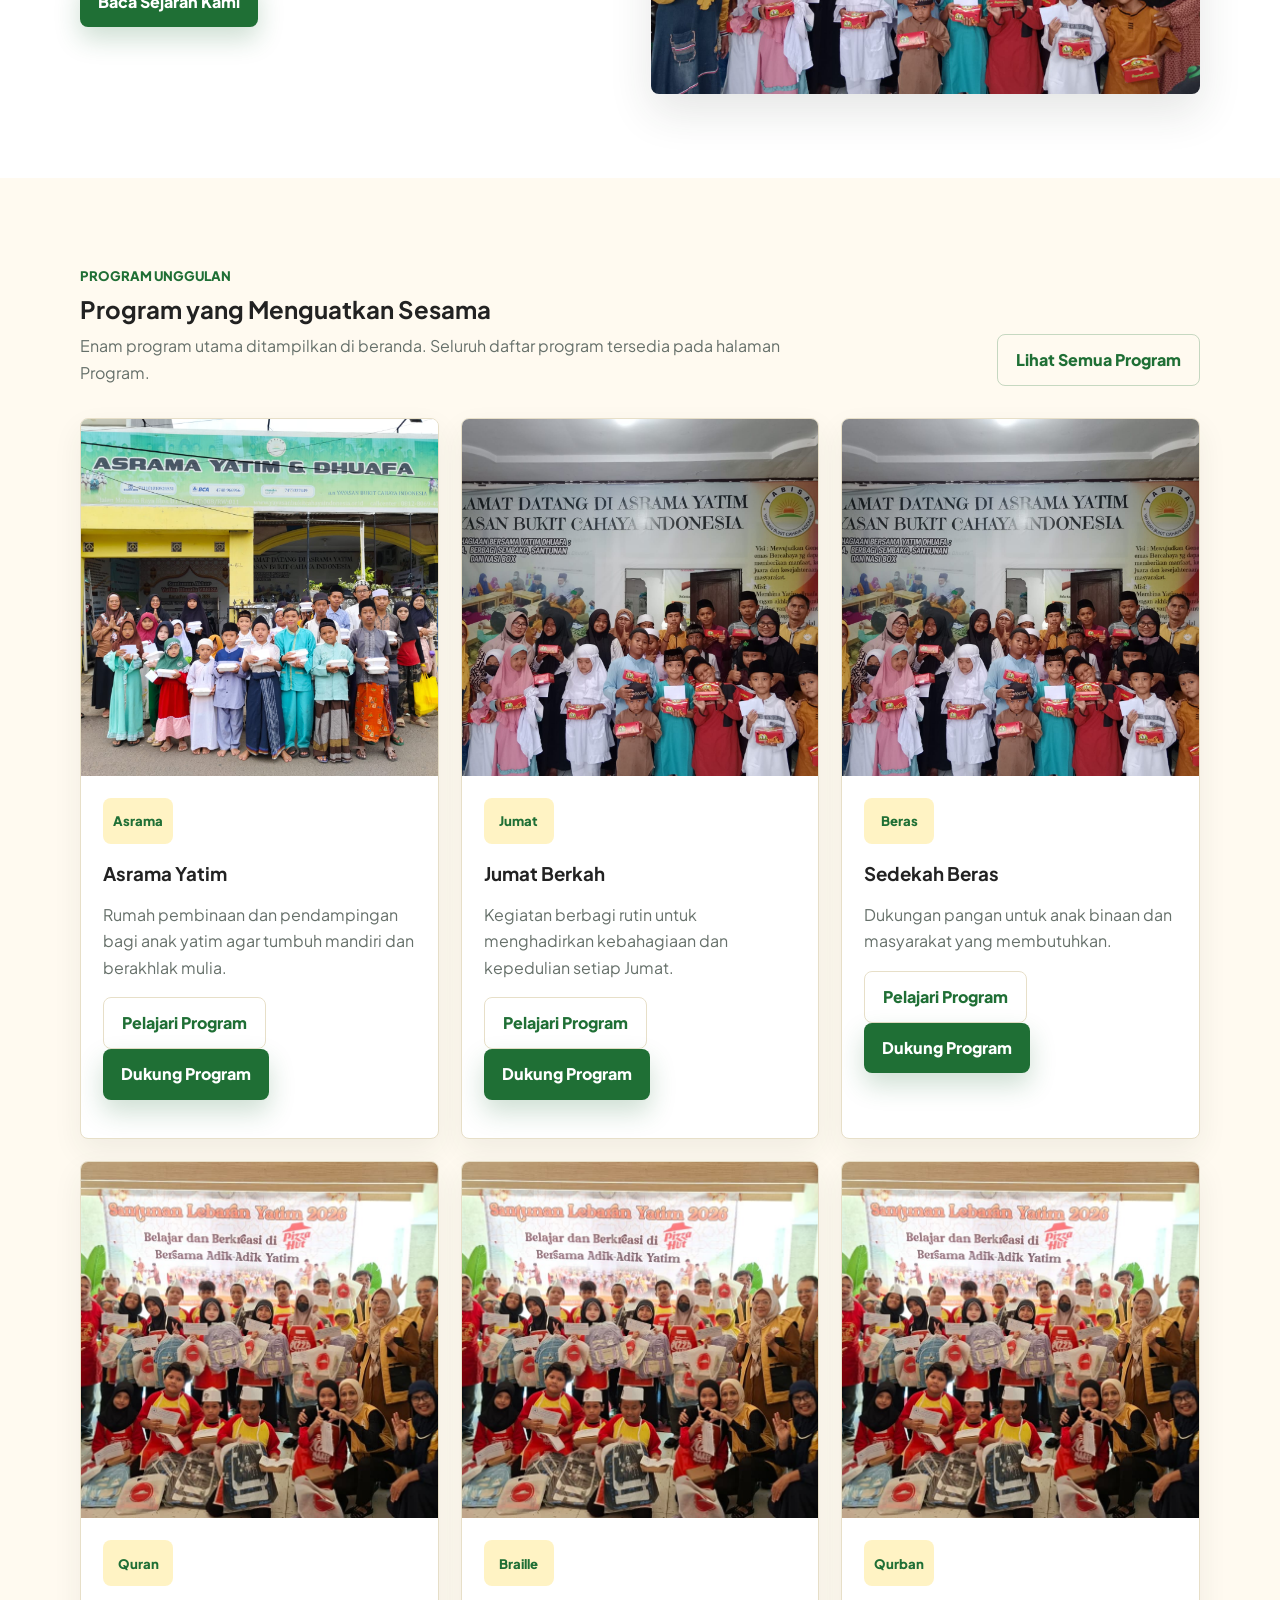
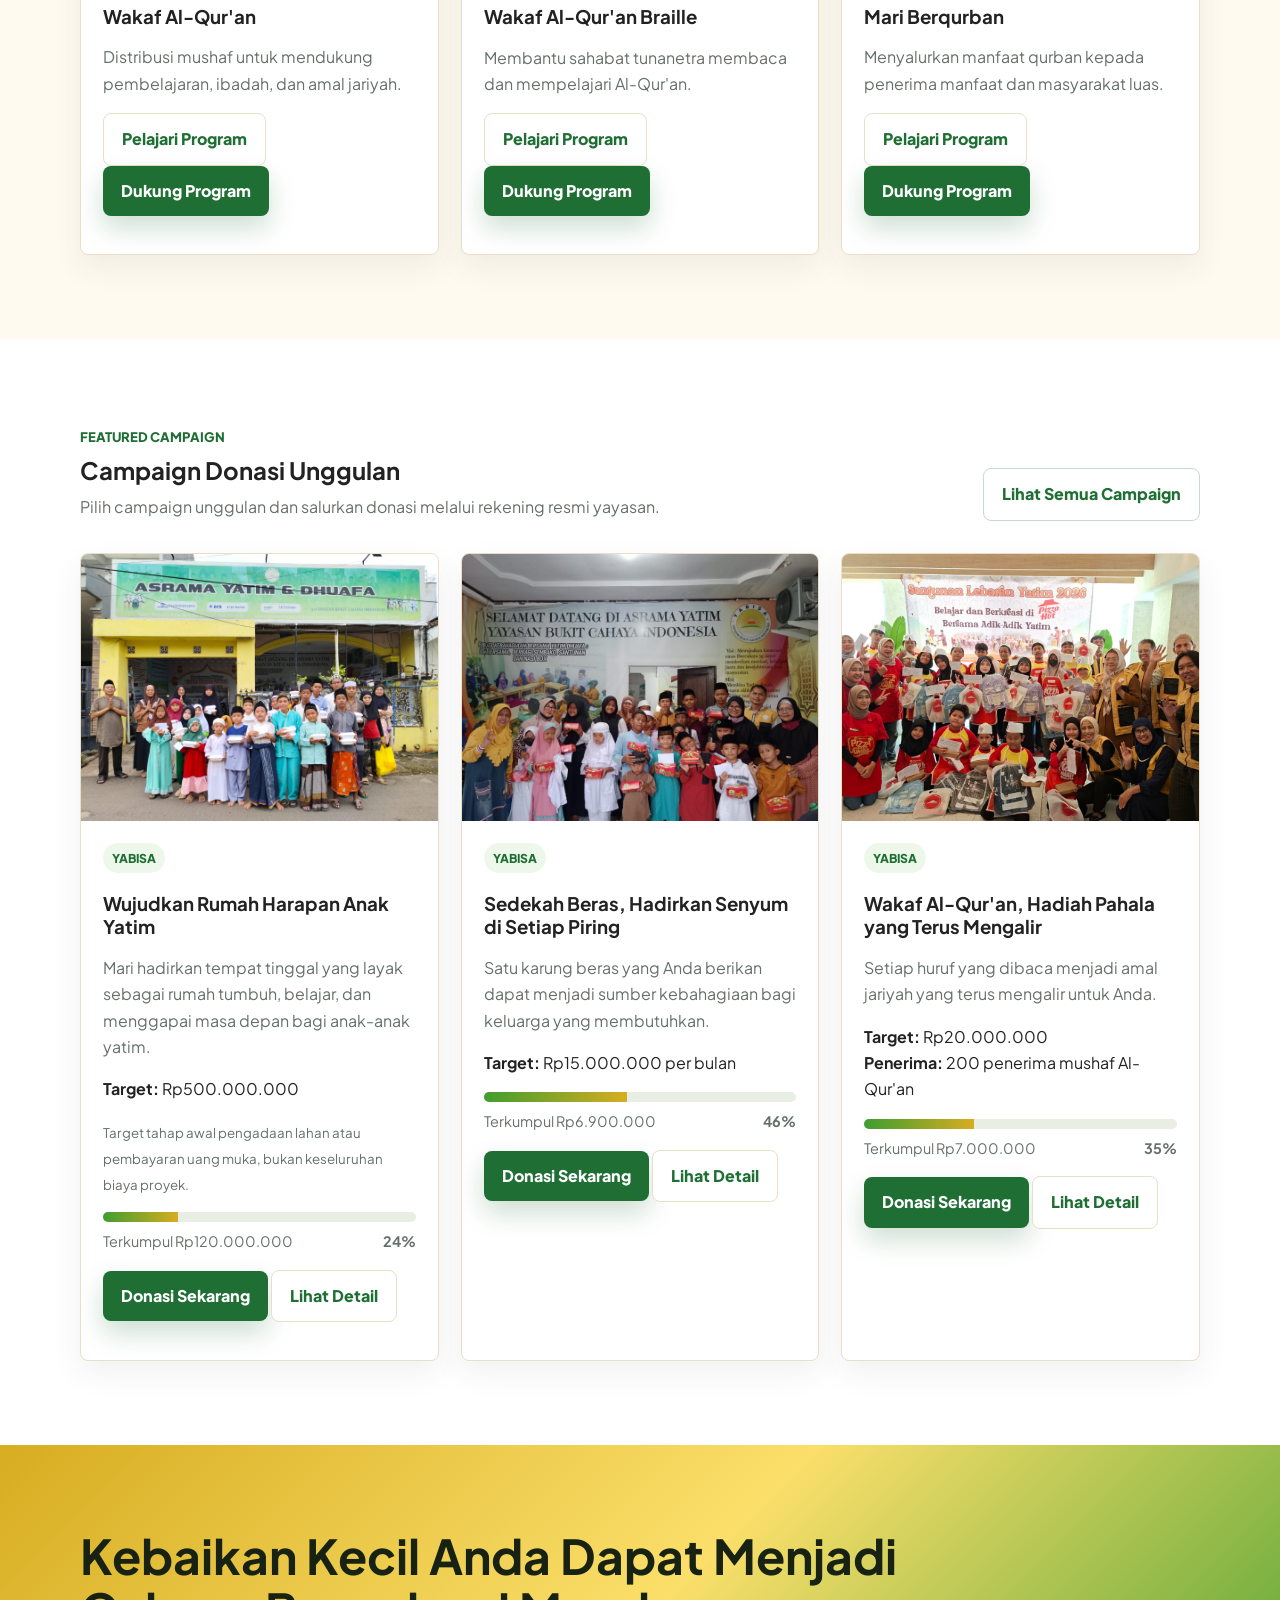
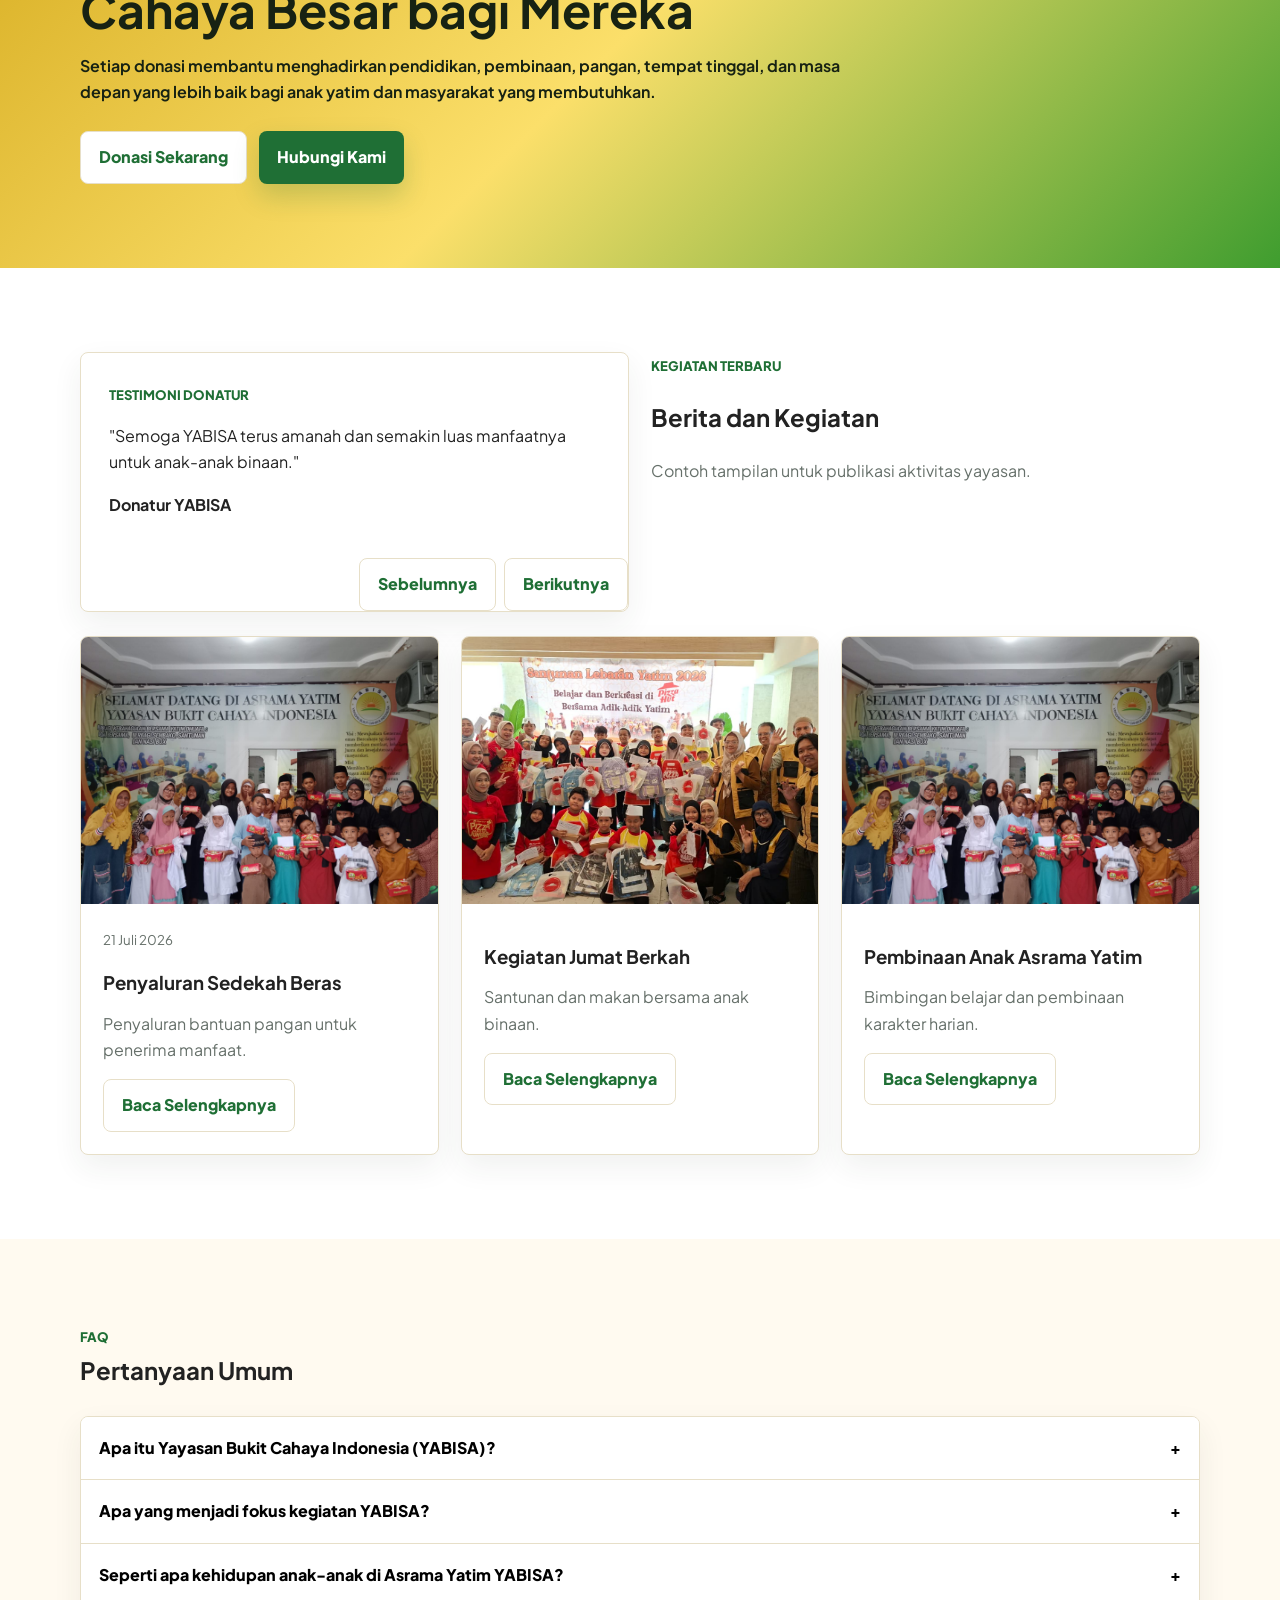
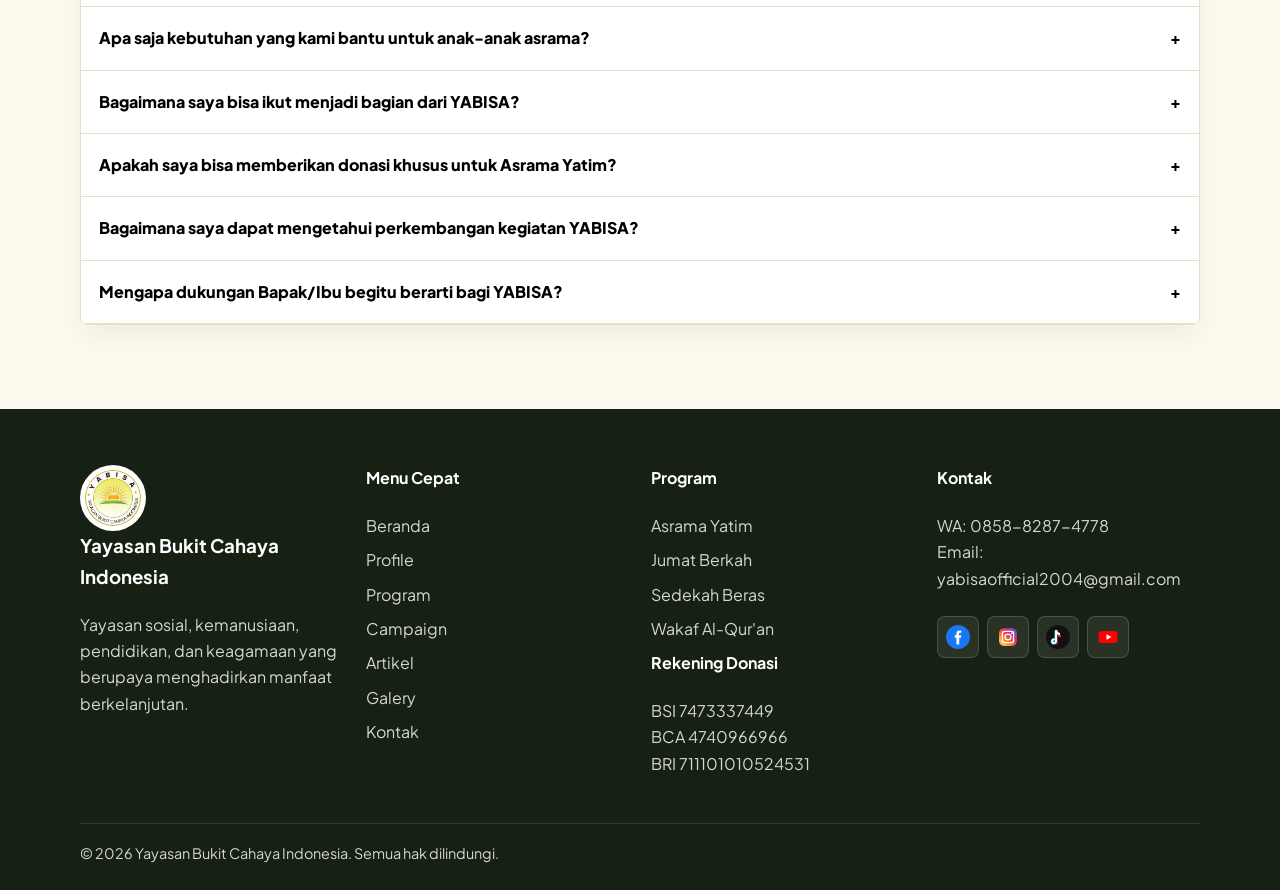
==== commit 6abb3fb0: "Prepare public content for launch" ====
--- a/index.html
+++ b/index.html
@@ -1,4 +1,4 @@
-﻿<!doctype html>
+<!doctype html>
 <html lang="id">
 <head>
   <meta charset="utf-8">
@@ -60,9 +60,9 @@
         <div class="grid grid-3">
           <article class="card program-card reveal"><img class="image-card" src="images/hero-asrama-yabisa.jpg" alt="Asrama Yatim"><div class="card-body"><div class="icon">Asrama</div><h3>Asrama Yatim</h3><p class="muted">Rumah pembinaan dan pendampingan bagi anak yatim agar tumbuh mandiri dan berakhlak mulia.</p><p><a class="btn btn-light" href="detail-program.html?id=asrama-yatim">Pelajari Program</a> <a class="btn btn-primary" href="campaign.html?category=asrama-yatim">Dukung Program</a></p></div></article>
           <article class="card program-card reveal"><img class="image-card" src="images/tentang-asrama-yabisa.jpeg" alt="Jumat Berkah"><div class="card-body"><div class="icon">Jumat</div><h3>Jumat Berkah</h3><p class="muted">Kegiatan berbagi rutin untuk menghadirkan kebahagiaan dan kepedulian setiap Jumat.</p><p><a class="btn btn-light" href="detail-program.html?id=jumat-berkah">Pelajari Program</a> <a class="btn btn-primary" href="campaign.html?category=jumat-berkah">Dukung Program</a></p></div></article>
-          <article class="card program-card reveal"><img class="image-card" src="https://images.unsplash.com/photo-1593113598332-cd288d649433?auto=format&fit=crop&w=900&q=80" alt="Sedekah Beras"><div class="card-body"><div class="icon">Beras</div><h3>Sedekah Beras</h3><p class="muted">Dukungan pangan untuk anak binaan dan masyarakat yang membutuhkan.</p><p><a class="btn btn-light" href="detail-program.html?id=sedekah-beras">Pelajari Program</a> <a class="btn btn-primary" href="campaign.html?category=sedekah-beras">Dukung Program</a></p></div></article>
-          <article class="card program-card reveal"><img class="image-card" src="https://images.unsplash.com/photo-1609599006353-e629aaabfeae?auto=format&fit=crop&w=900&q=80" alt="Wakaf Al-Qur'an"><div class="card-body"><div class="icon">Quran</div><h3>Wakaf Al-Qur'an</h3><p class="muted">Distribusi mushaf untuk mendukung pembelajaran, ibadah, dan amal jariyah.</p><p><a class="btn btn-light" href="detail-program.html?id=wakaf-quran">Pelajari Program</a> <a class="btn btn-primary" href="campaign.html?category=wakaf-quran">Dukung Program</a></p></div></article>
-          <article class="card program-card reveal"><img class="image-card" src="https://images.unsplash.com/photo-1609599006353-e629aaabfeae?auto=format&fit=crop&w=900&q=80" alt="Wakaf Al-Qur'an Braille"><div class="card-body"><div class="icon">Braille</div><h3>Wakaf Al-Qur'an Braille</h3><p class="muted">Membantu sahabat tunanetra membaca dan mempelajari Al-Qur'an.</p><p><a class="btn btn-light" href="detail-program.html?id=wakaf-quran-braille">Pelajari Program</a> <a class="btn btn-primary" href="campaign.html?category=wakaf-quran-braille">Dukung Program</a></p></div></article>
+          <article class="card program-card reveal"><img class="image-card" src="images/tentang-asrama-yabisa.jpeg" alt="Sedekah Beras"><div class="card-body"><div class="icon">Beras</div><h3>Sedekah Beras</h3><p class="muted">Dukungan pangan untuk anak binaan dan masyarakat yang membutuhkan.</p><p><a class="btn btn-light" href="detail-program.html?id=sedekah-beras">Pelajari Program</a> <a class="btn btn-primary" href="campaign.html?category=sedekah-beras">Dukung Program</a></p></div></article>
+          <article class="card program-card reveal"><img class="image-card" src="images/profile-kegiatan-yabisa.jpeg" alt="Wakaf Al-Qur'an"><div class="card-body"><div class="icon">Quran</div><h3>Wakaf Al-Qur'an</h3><p class="muted">Distribusi mushaf untuk mendukung pembelajaran, ibadah, dan amal jariyah.</p><p><a class="btn btn-light" href="detail-program.html?id=wakaf-quran">Pelajari Program</a> <a class="btn btn-primary" href="campaign.html?category=wakaf-quran">Dukung Program</a></p></div></article>
+          <article class="card program-card reveal"><img class="image-card" src="images/profile-kegiatan-yabisa.jpeg" alt="Wakaf Al-Qur'an Braille"><div class="card-body"><div class="icon">Braille</div><h3>Wakaf Al-Qur'an Braille</h3><p class="muted">Membantu sahabat tunanetra membaca dan mempelajari Al-Qur'an.</p><p><a class="btn btn-light" href="detail-program.html?id=wakaf-quran-braille">Pelajari Program</a> <a class="btn btn-primary" href="campaign.html?category=wakaf-quran-braille">Dukung Program</a></p></div></article>
           <article class="card program-card reveal"><img class="image-card" src="images/profile-kegiatan-yabisa.jpeg" alt="Mari Berqurban"><div class="card-body"><div class="icon">Qurban</div><h3>Mari Berqurban</h3><p class="muted">Menyalurkan manfaat qurban kepada penerima manfaat dan masyarakat luas.</p><p><a class="btn btn-light" href="detail-program.html?id=mari-berqurban">Pelajari Program</a> <a class="btn btn-primary" href="campaign.html?category=mari-berqurban">Dukung Program</a></p></div></article>
         </div>
       </div>
@@ -72,9 +72,9 @@
       <div class="container">
         <div class="section-head"><div><span class="eyebrow">Featured Campaign</span><h2>Campaign Donasi Unggulan</h2><p>Pilih campaign unggulan dan salurkan donasi melalui rekening resmi yayasan.</p></div><a class="btn btn-ghost" href="campaign.html">Lihat Semua Campaign</a></div>
         <div class="grid grid-3">
-          <article class="card campaign-card reveal"><img class="image-card" src="https://images.unsplash.com/photo-1509099836639-18ba1795216d?auto=format&fit=crop&w=900&q=80" alt="Rumah harapan anak yatim"><div class="card-body"><span class="badge">YABISA</span><h3>Wujudkan Rumah Harapan Anak Yatim</h3><p class="muted">Mari hadirkan tempat tinggal yang layak sebagai rumah tumbuh, belajar, dan menggapai masa depan bagi anak-anak yatim.</p><p><strong>Target:</strong> Rp500.000.000</p><small class="muted">Target tahap awal pengadaan lahan atau pembayaran uang muka, bukan keseluruhan biaya proyek.</small><div class="progress" style="--value: 24%"><span></span></div><div class="campaign-meta"><span>Terkumpul Rp120.000.000</span><strong>24%</strong></div><p><button class="btn btn-primary" data-open-donate>Donasi Sekarang</button> <a class="btn btn-light" href="detail-campaign.html?id=rumah-harapan-anak-yatim">Lihat Detail</a></p></div></article>
-          <article class="card campaign-card reveal"><img class="image-card" src="https://images.unsplash.com/photo-1593113598332-cd288d649433?auto=format&fit=crop&w=900&q=80" alt="Sedekah beras"><div class="card-body"><span class="badge">YABISA</span><h3>Sedekah Beras, Hadirkan Senyum di Setiap Piring</h3><p class="muted">Satu karung beras yang Anda berikan dapat menjadi sumber kebahagiaan bagi keluarga yang membutuhkan.</p><p><strong>Target:</strong> Rp15.000.000 per bulan</p><div class="progress" style="--value: 46%"><span></span></div><div class="campaign-meta"><span>Terkumpul Rp6.900.000</span><strong>46%</strong></div><p><button class="btn btn-primary" data-open-donate>Donasi Sekarang</button> <a class="btn btn-light" href="detail-campaign.html?id=sedekah-beras">Lihat Detail</a></p></div></article>
-          <article class="card campaign-card reveal"><img class="image-card" src="https://images.unsplash.com/photo-1609599006353-e629aaabfeae?auto=format&fit=crop&w=900&q=80" alt="Wakaf Al-Qur'an"><div class="card-body"><span class="badge">YABISA</span><h3>Wakaf Al-Qur'an, Hadiah Pahala yang Terus Mengalir</h3><p class="muted">Setiap huruf yang dibaca menjadi amal jariyah yang terus mengalir untuk Anda.</p><p><strong>Target:</strong> Rp20.000.000<br><strong>Penerima:</strong> 200 penerima mushaf Al-Qur'an</p><div class="progress" style="--value: 35%"><span></span></div><div class="campaign-meta"><span>Terkumpul Rp7.000.000</span><strong>35%</strong></div><p><button class="btn btn-primary" data-open-donate>Donasi Sekarang</button> <a class="btn btn-light" href="detail-campaign.html?id=wakaf-quran">Lihat Detail</a></p></div></article>
+          <article class="card campaign-card reveal"><img class="image-card" src="images/hero-asrama-yabisa.jpg" alt="Rumah harapan anak yatim"><div class="card-body"><span class="badge">YABISA</span><h3>Wujudkan Rumah Harapan Anak Yatim</h3><p class="muted">Mari hadirkan tempat tinggal yang layak sebagai rumah tumbuh, belajar, dan menggapai masa depan bagi anak-anak yatim.</p><p><strong>Target:</strong> Rp500.000.000</p><small class="muted">Target tahap awal pengadaan lahan atau pembayaran uang muka, bukan keseluruhan biaya proyek.</small><div class="progress" style="--value: 24%"><span></span></div><div class="campaign-meta"><span>Terkumpul Rp120.000.000</span><strong>24%</strong></div><p><button class="btn btn-primary" data-open-donate>Donasi Sekarang</button> <a class="btn btn-light" href="detail-campaign.html?id=rumah-harapan-anak-yatim">Lihat Detail</a></p></div></article>
+          <article class="card campaign-card reveal"><img class="image-card" src="images/tentang-asrama-yabisa.jpeg" alt="Sedekah beras"><div class="card-body"><span class="badge">YABISA</span><h3>Sedekah Beras, Hadirkan Senyum di Setiap Piring</h3><p class="muted">Satu karung beras yang Anda berikan dapat menjadi sumber kebahagiaan bagi keluarga yang membutuhkan.</p><p><strong>Target:</strong> Rp15.000.000 per bulan</p><div class="progress" style="--value: 46%"><span></span></div><div class="campaign-meta"><span>Terkumpul Rp6.900.000</span><strong>46%</strong></div><p><button class="btn btn-primary" data-open-donate>Donasi Sekarang</button> <a class="btn btn-light" href="detail-campaign.html?id=sedekah-beras">Lihat Detail</a></p></div></article>
+          <article class="card campaign-card reveal"><img class="image-card" src="images/profile-kegiatan-yabisa.jpeg" alt="Wakaf Al-Qur'an"><div class="card-body"><span class="badge">YABISA</span><h3>Wakaf Al-Qur'an, Hadiah Pahala yang Terus Mengalir</h3><p class="muted">Setiap huruf yang dibaca menjadi amal jariyah yang terus mengalir untuk Anda.</p><p><strong>Target:</strong> Rp20.000.000<br><strong>Penerima:</strong> 200 penerima mushaf Al-Qur'an</p><div class="progress" style="--value: 35%"><span></span></div><div class="campaign-meta"><span>Terkumpul Rp7.000.000</span><strong>35%</strong></div><p><button class="btn btn-primary" data-open-donate>Donasi Sekarang</button> <a class="btn btn-light" href="detail-campaign.html?id=wakaf-quran">Lihat Detail</a></p></div></article>
         </div>
       </div>
     </section>
@@ -83,13 +83,13 @@
 
     <section class="section alt">
       <div class="container grid grid-2">
-        <div class="card carousel reveal" data-carousel><div class="slide active"><span class="eyebrow">Testimoni Donatur</span><p>"Semoga YABISA terus amanah dan semakin luas manfaatnya untuk anak-anak binaan."</p><strong>Donatur YABISA</strong></div><div class="slide"><span class="eyebrow">Testimoni Relawan</span><p>"Kegiatan berjalan hangat, tertib, dan memberi ruang bagi relawan untuk ikut berkontribusi."</p><strong>Relawan</strong></div><div class="slide"><span class="eyebrow">Dokumentasi</span><p>Dokumentasi kegiatan akan diperbarui berdasarkan arsip resmi yayasan.</p><strong>Tim Dokumentasi</strong></div><div class="carousel-controls"><button class="btn btn-light" data-prev>Sebelumnya</button><button class="btn btn-light" data-next>Berikutnya</button></div></div>
+        <div class="card carousel reveal" data-carousel><div class="slide active"><span class="eyebrow">Testimoni Donatur</span><p>"Semoga YABISA terus amanah dan semakin luas manfaatnya untuk anak-anak binaan."</p><strong>Donatur YABISA</strong></div><div class="slide"><span class="eyebrow">Testimoni Relawan</span><p>"Kegiatan berjalan hangat, tertib, dan memberi ruang bagi relawan untuk ikut berkontribusi."</p><strong>Relawan</strong></div><div class="slide"><span class="eyebrow">Dokumentasi</span><p>Dokumentasi kegiatan YABISA menjadi bagian dari komitmen keterbukaan kepada donatur, relawan, dan masyarakat.</p><strong>Tim Dokumentasi</strong></div><div class="carousel-controls"><button class="btn btn-light" data-prev>Sebelumnya</button><button class="btn btn-light" data-next>Berikutnya</button></div></div>
         <div class="reveal"><span class="eyebrow">Kegiatan Terbaru</span><h2>Berita dan Kegiatan</h2><p class="muted">Contoh tampilan untuk publikasi aktivitas yayasan.</p></div>
       </div>
       <div class="container grid grid-3" style="margin-top:24px">
-        <article class="card news-card reveal"><img class="image-card" src="https://images.unsplash.com/photo-1593113616828-6f22bca04804?auto=format&fit=crop&w=800&q=80" alt="Penyaluran beras"><div class="card-body"><small class="muted">21 Juli 2026</small><h3>Penyaluran Sedekah Beras</h3><p class="muted">Penyaluran bantuan pangan untuk penerima manfaat.</p><a class="btn btn-light" href="detail-artikel.html?id=sedekah-beras-keluarga-dhuafa">Baca Selengkapnya</a></div></article>
-        <article class="card news-card reveal"><img class="image-card" src="https://images.unsplash.com/photo-1542810634-71277d95dcbb?auto=format&fit=crop&w=800&q=80" alt="Jumat Berkah"><div class="card-body"><h3>Kegiatan Jumat Berkah</h3><p class="muted">Santunan dan makan bersama anak binaan.</p><a class="btn btn-light" href="detail-artikel.html?id=sedekah-beras-keluarga-dhuafa">Baca Selengkapnya</a></div></article>
-        <article class="card news-card reveal"><img class="image-card" src="https://images.unsplash.com/photo-1517486808906-6ca8b3f04846?auto=format&fit=crop&w=800&q=80" alt="Pembinaan anak"><div class="card-body"><h3>Pembinaan Anak Asrama Yatim</h3><p class="muted">Bimbingan belajar dan pembinaan karakter harian.</p><a class="btn btn-light" href="detail-artikel.html?id=sedekah-beras-keluarga-dhuafa">Baca Selengkapnya</a></div></article>
+        <article class="card news-card reveal"><img class="image-card" src="images/tentang-asrama-yabisa.jpeg" alt="Penyaluran beras"><div class="card-body"><small class="muted">21 Juli 2026</small><h3>Penyaluran Sedekah Beras</h3><p class="muted">Penyaluran bantuan pangan untuk penerima manfaat.</p><a class="btn btn-light" href="detail-artikel.html?id=sedekah-beras-keluarga-dhuafa">Baca Selengkapnya</a></div></article>
+        <article class="card news-card reveal"><img class="image-card" src="images/profile-kegiatan-yabisa.jpeg" alt="Jumat Berkah"><div class="card-body"><h3>Kegiatan Jumat Berkah</h3><p class="muted">Santunan dan makan bersama anak binaan.</p><a class="btn btn-light" href="detail-artikel.html?id=sedekah-beras-keluarga-dhuafa">Baca Selengkapnya</a></div></article>
+        <article class="card news-card reveal"><img class="image-card" src="images/tentang-asrama-yabisa.jpeg" alt="Pembinaan anak"><div class="card-body"><h3>Pembinaan Anak Asrama Yatim</h3><p class="muted">Bimbingan belajar dan pembinaan karakter harian.</p><a class="btn btn-light" href="detail-artikel.html?id=sedekah-beras-keluarga-dhuafa">Baca Selengkapnya</a></div></article>
       </div>
     </section>
 
--- a/style.css
+++ b/style.css
@@ -22,7 +22,11 @@
   background: var(--cream);
   line-height: 1.65;
   overflow-x: hidden;
+  opacity: 0;
+  transition: opacity .28s ease;
 }
+body.page-ready { opacity: 1; }
+body.page-leaving { opacity: 0; }
 a { color: inherit; text-decoration: none; overflow-wrap: anywhere; }
 img { max-width: 100%; display: block; }
 button, input, select, textarea { font: inherit; }
@@ -172,3 +176,9 @@
   .hero-buttons .btn, .cta-buttons .btn { width: 100%; }
   .bank-row { grid-template-columns: 1fr; }
 }
+
+@media (prefers-reduced-motion: reduce) {
+  html { scroll-behavior: auto; }
+  body, .reveal, .btn { transition: none; }
+  body { opacity: 1; }
+}
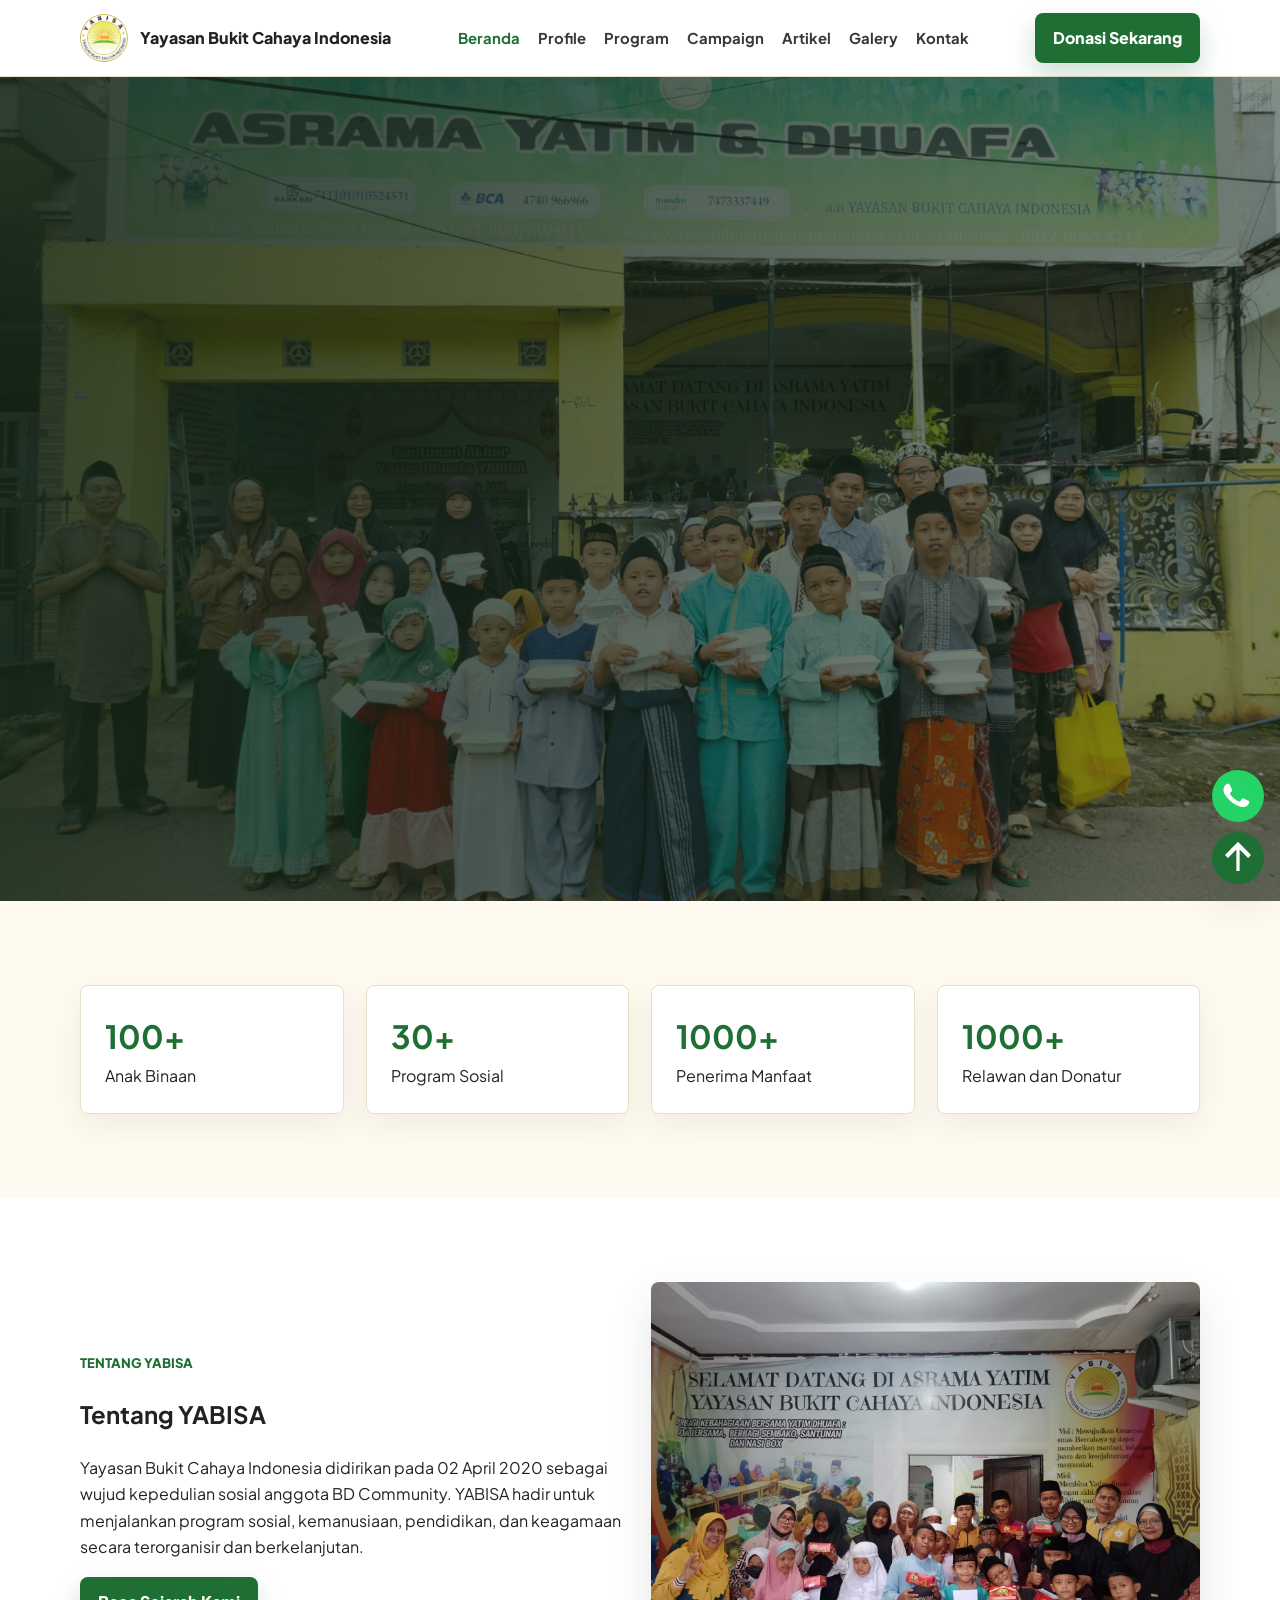
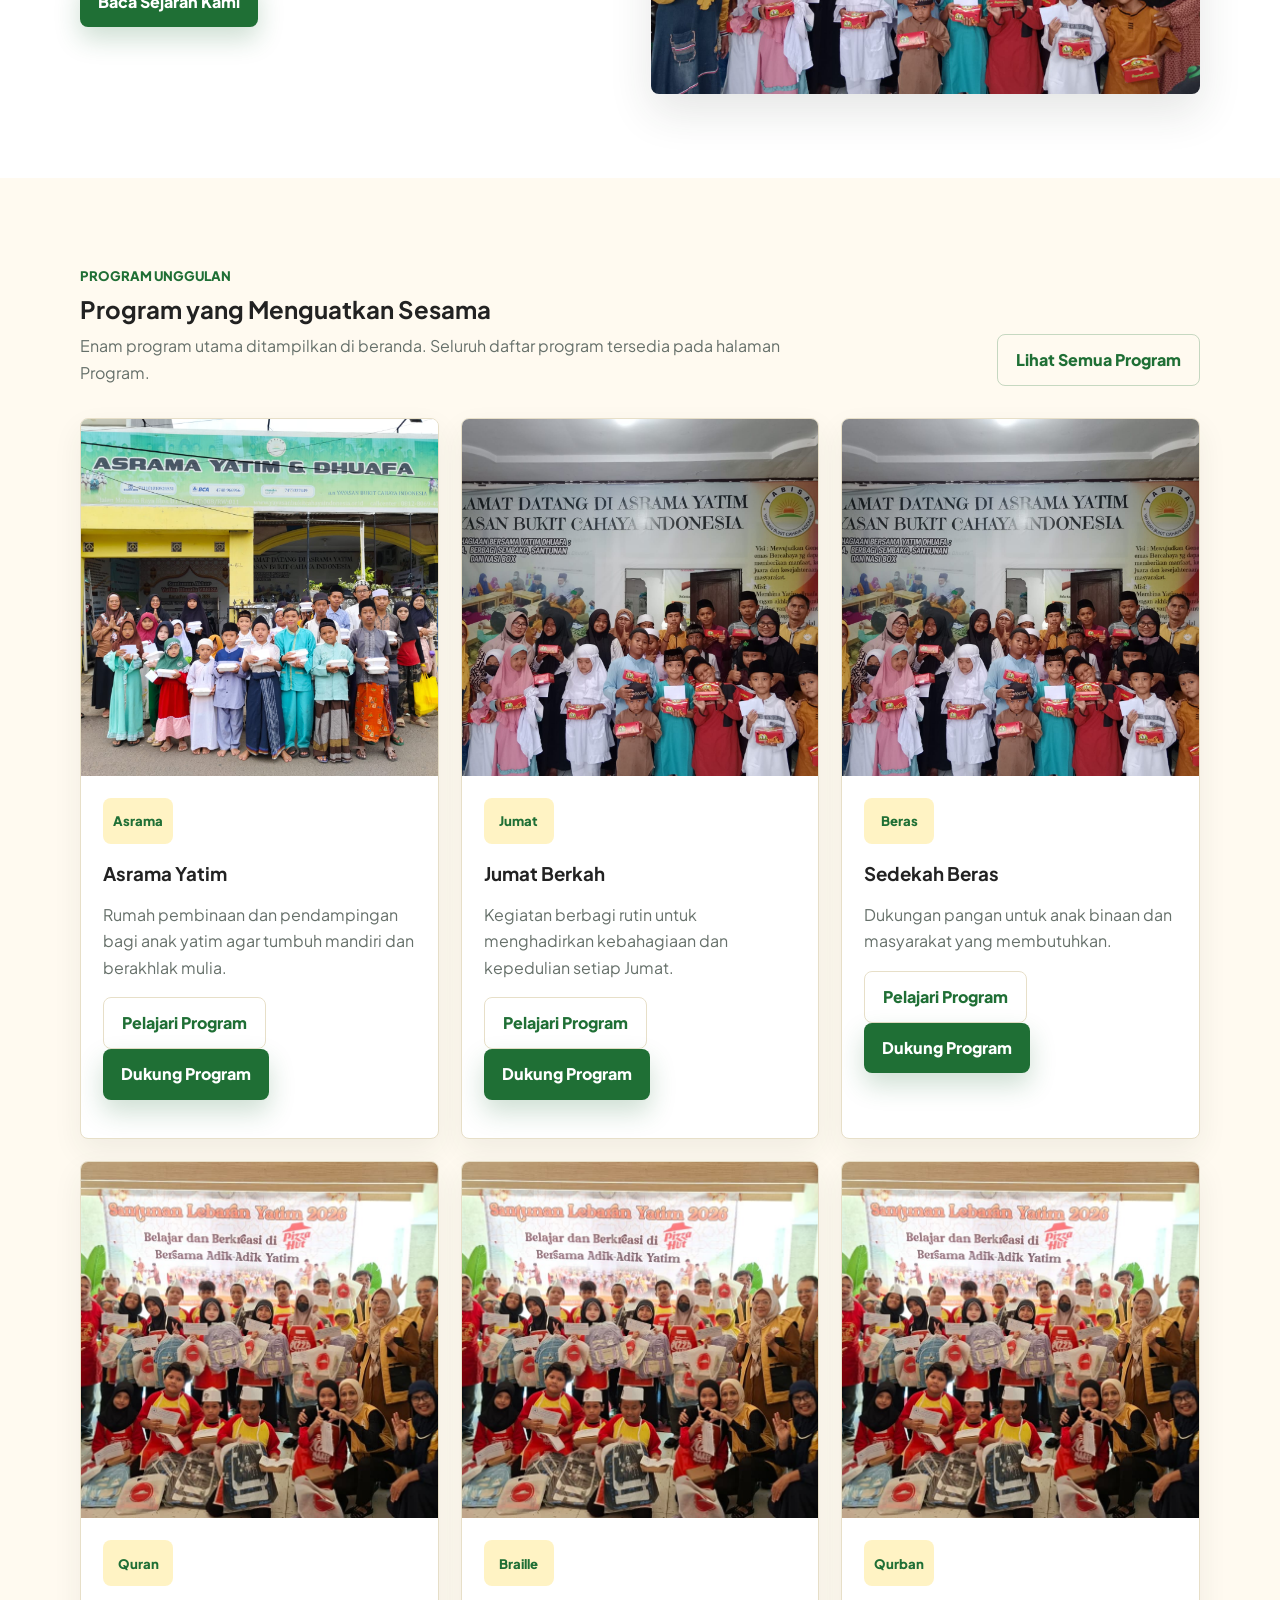
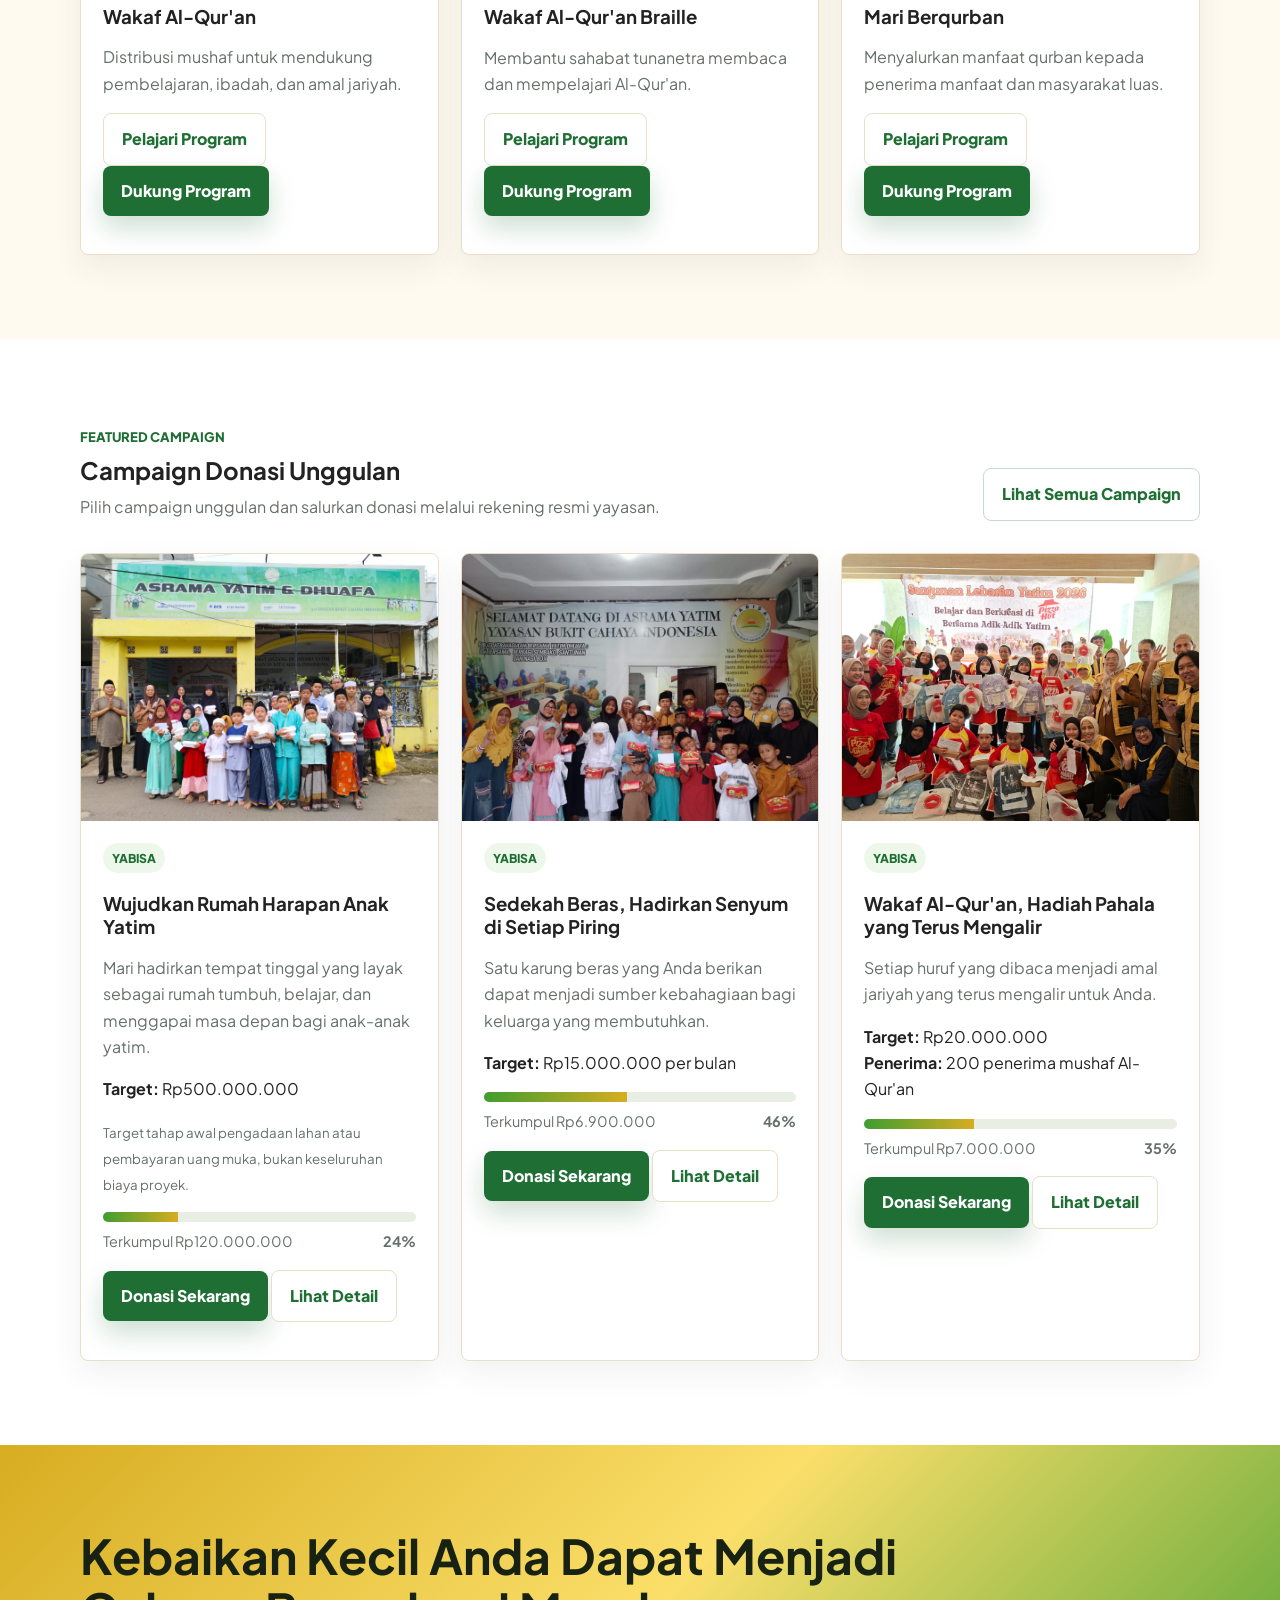
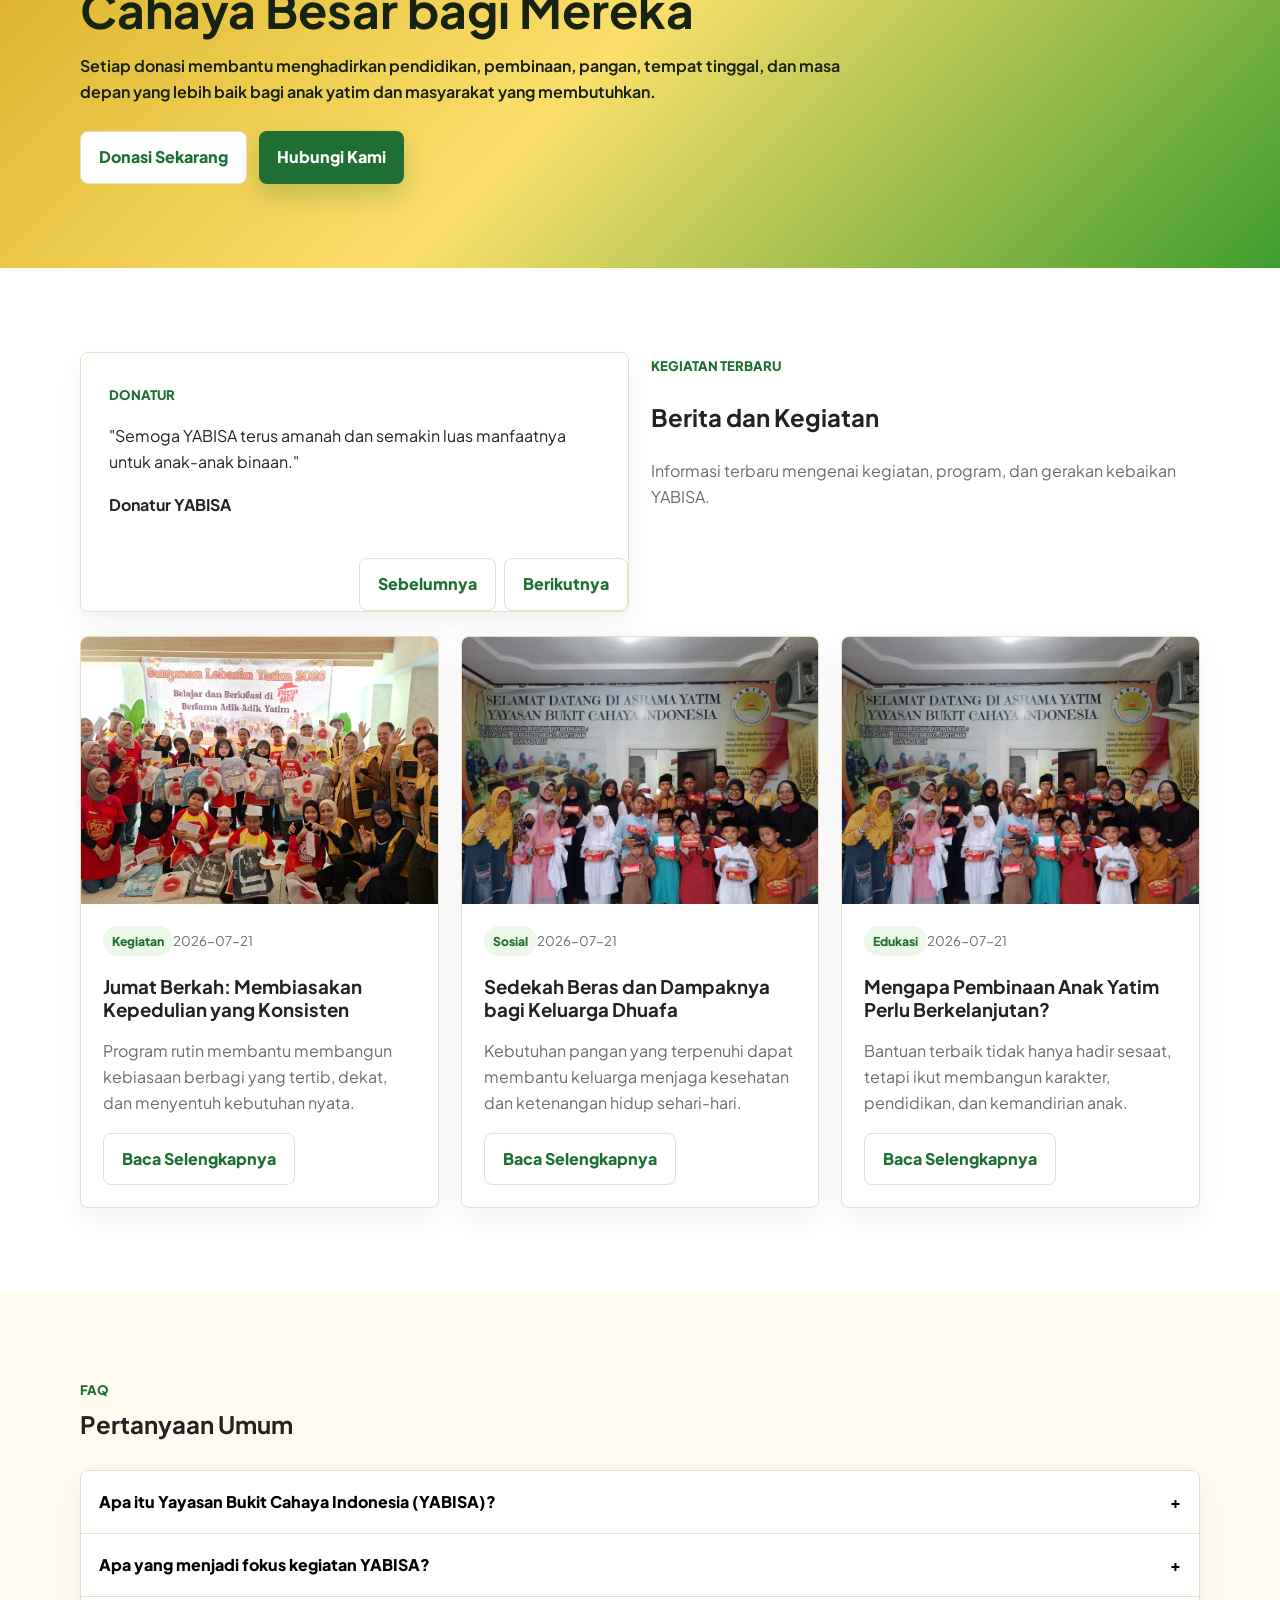
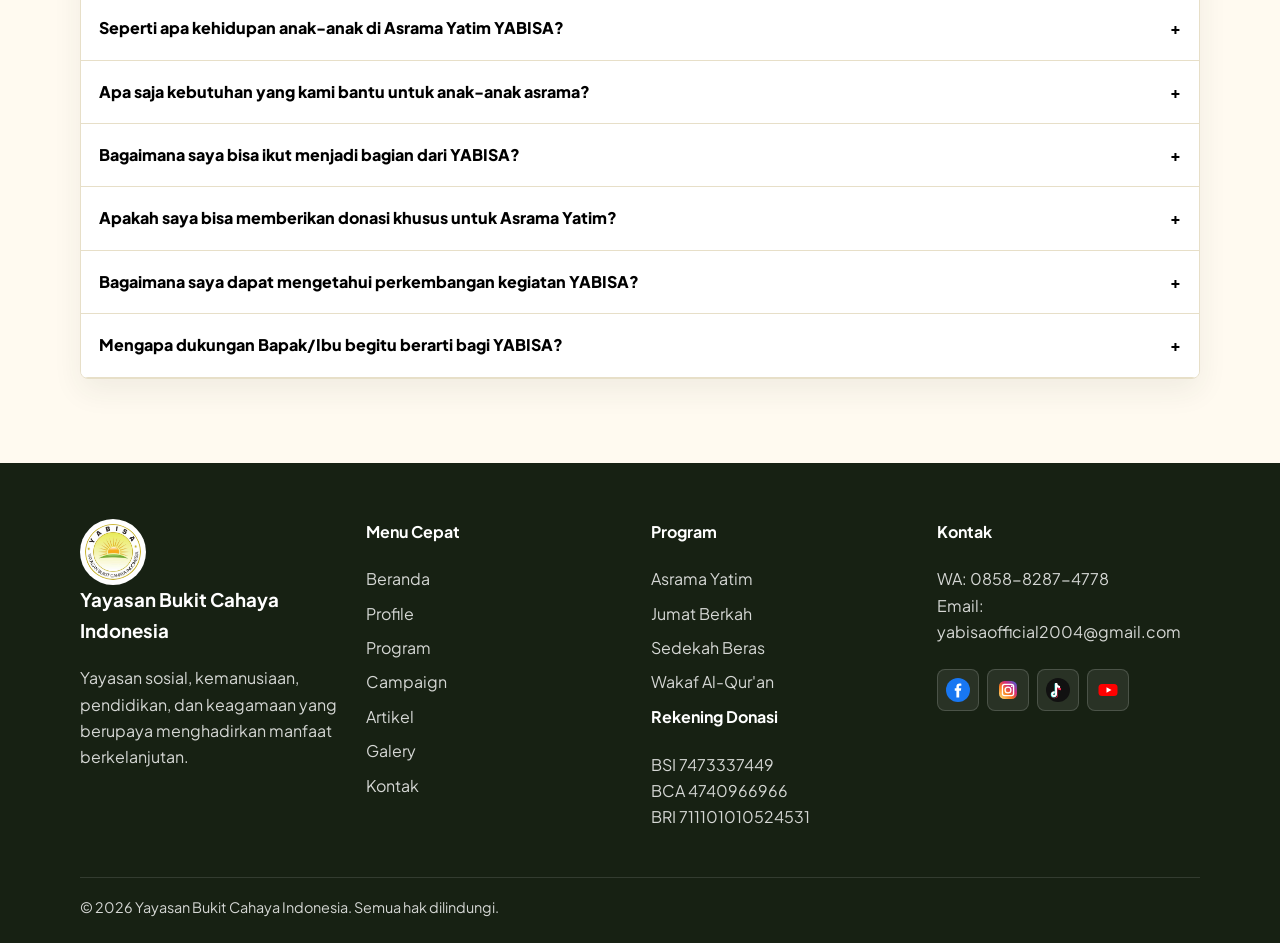
==== commit 488ada7b: "Show latest articles on homepage" ====
--- a/index.html
+++ b/index.html
@@ -83,10 +83,10 @@
 
     <section class="section alt">
       <div class="container grid grid-2">
-        <div class="card carousel reveal" data-carousel><div class="slide active"><span class="eyebrow">Testimoni Donatur</span><p>"Semoga YABISA terus amanah dan semakin luas manfaatnya untuk anak-anak binaan."</p><strong>Donatur YABISA</strong></div><div class="slide"><span class="eyebrow">Testimoni Relawan</span><p>"Kegiatan berjalan hangat, tertib, dan memberi ruang bagi relawan untuk ikut berkontribusi."</p><strong>Relawan</strong></div><div class="slide"><span class="eyebrow">Dokumentasi</span><p>Dokumentasi kegiatan YABISA menjadi bagian dari komitmen keterbukaan kepada donatur, relawan, dan masyarakat.</p><strong>Tim Dokumentasi</strong></div><div class="carousel-controls"><button class="btn btn-light" data-prev>Sebelumnya</button><button class="btn btn-light" data-next>Berikutnya</button></div></div>
-        <div class="reveal"><span class="eyebrow">Kegiatan Terbaru</span><h2>Berita dan Kegiatan</h2><p class="muted">Contoh tampilan untuk publikasi aktivitas yayasan.</p></div>
+        <div class="card carousel reveal" data-carousel><div class="slide active"><span class="eyebrow">Donatur</span><p>"Semoga YABISA terus amanah dan semakin luas manfaatnya untuk anak-anak binaan."</p><strong>Donatur YABISA</strong></div><div class="slide"><span class="eyebrow">Relawan</span><p>"Kegiatan berjalan hangat, tertib, dan memberi ruang bagi relawan untuk ikut berkontribusi."</p><strong>Relawan YABISA</strong></div><div class="slide"><span class="eyebrow">Dokumentasi</span><p>Dokumentasi kegiatan YABISA disusun sebagai bagian dari informasi kegiatan untuk donatur, relawan, dan masyarakat.</p><strong>Yayasan Bukit Cahaya Indonesia</strong></div><div class="carousel-controls"><button class="btn btn-light" data-prev>Sebelumnya</button><button class="btn btn-light" data-next>Berikutnya</button></div></div>
+        <div class="reveal"><span class="eyebrow">Kegiatan Terbaru</span><h2>Berita dan Kegiatan</h2><p class="muted">Informasi terbaru mengenai kegiatan, program, dan gerakan kebaikan YABISA.</p></div>
       </div>
-      <div class="container grid grid-3" style="margin-top:24px">
+      <div class="container grid grid-3" id="artikelGrid" data-home-latest="3" style="margin-top:24px">
         <article class="card news-card reveal"><img class="image-card" src="images/tentang-asrama-yabisa.jpeg" alt="Penyaluran beras"><div class="card-body"><small class="muted">21 Juli 2026</small><h3>Penyaluran Sedekah Beras</h3><p class="muted">Penyaluran bantuan pangan untuk penerima manfaat.</p><a class="btn btn-light" href="detail-artikel.html?id=sedekah-beras-keluarga-dhuafa">Baca Selengkapnya</a></div></article>
         <article class="card news-card reveal"><img class="image-card" src="images/profile-kegiatan-yabisa.jpeg" alt="Jumat Berkah"><div class="card-body"><h3>Kegiatan Jumat Berkah</h3><p class="muted">Santunan dan makan bersama anak binaan.</p><a class="btn btn-light" href="detail-artikel.html?id=sedekah-beras-keluarga-dhuafa">Baca Selengkapnya</a></div></article>
         <article class="card news-card reveal"><img class="image-card" src="images/tentang-asrama-yabisa.jpeg" alt="Pembinaan anak"><div class="card-body"><h3>Pembinaan Anak Asrama Yatim</h3><p class="muted">Bimbingan belajar dan pembinaan karakter harian.</p><a class="btn btn-light" href="detail-artikel.html?id=sedekah-beras-keluarga-dhuafa">Baca Selengkapnya</a></div></article>
@@ -109,7 +109,7 @@
   </div>
   <div class="container footer-bottom">&copy; 2026 Yayasan Bukit Cahaya Indonesia. Semua hak dilindungi.</div>
 </footer>
-  <script src="yabisa-data.js"></script><script src="script.js"></script><script src="cms.js"></script>
+  <script src="supabase-config.js"></script><script src="yabisa-data.js"></script><script src="script.js"></script><script src="cms.js"></script>
   <script>
     const faqItems = [
       ["Apa itu Yayasan Bukit Cahaya Indonesia (YABISA)?", "YABISA adalah yayasan sosial dan filantropi yang hadir untuk menggerakkan kebaikan dan menghadirkan manfaat bagi masyarakat. Salah satu fokus utama kami adalah membina dan mendampingi anak-anak yatim melalui Asrama Yatim YABISA, sekaligus menjalankan berbagai program sosial dan kemanusiaan lainnya."],
